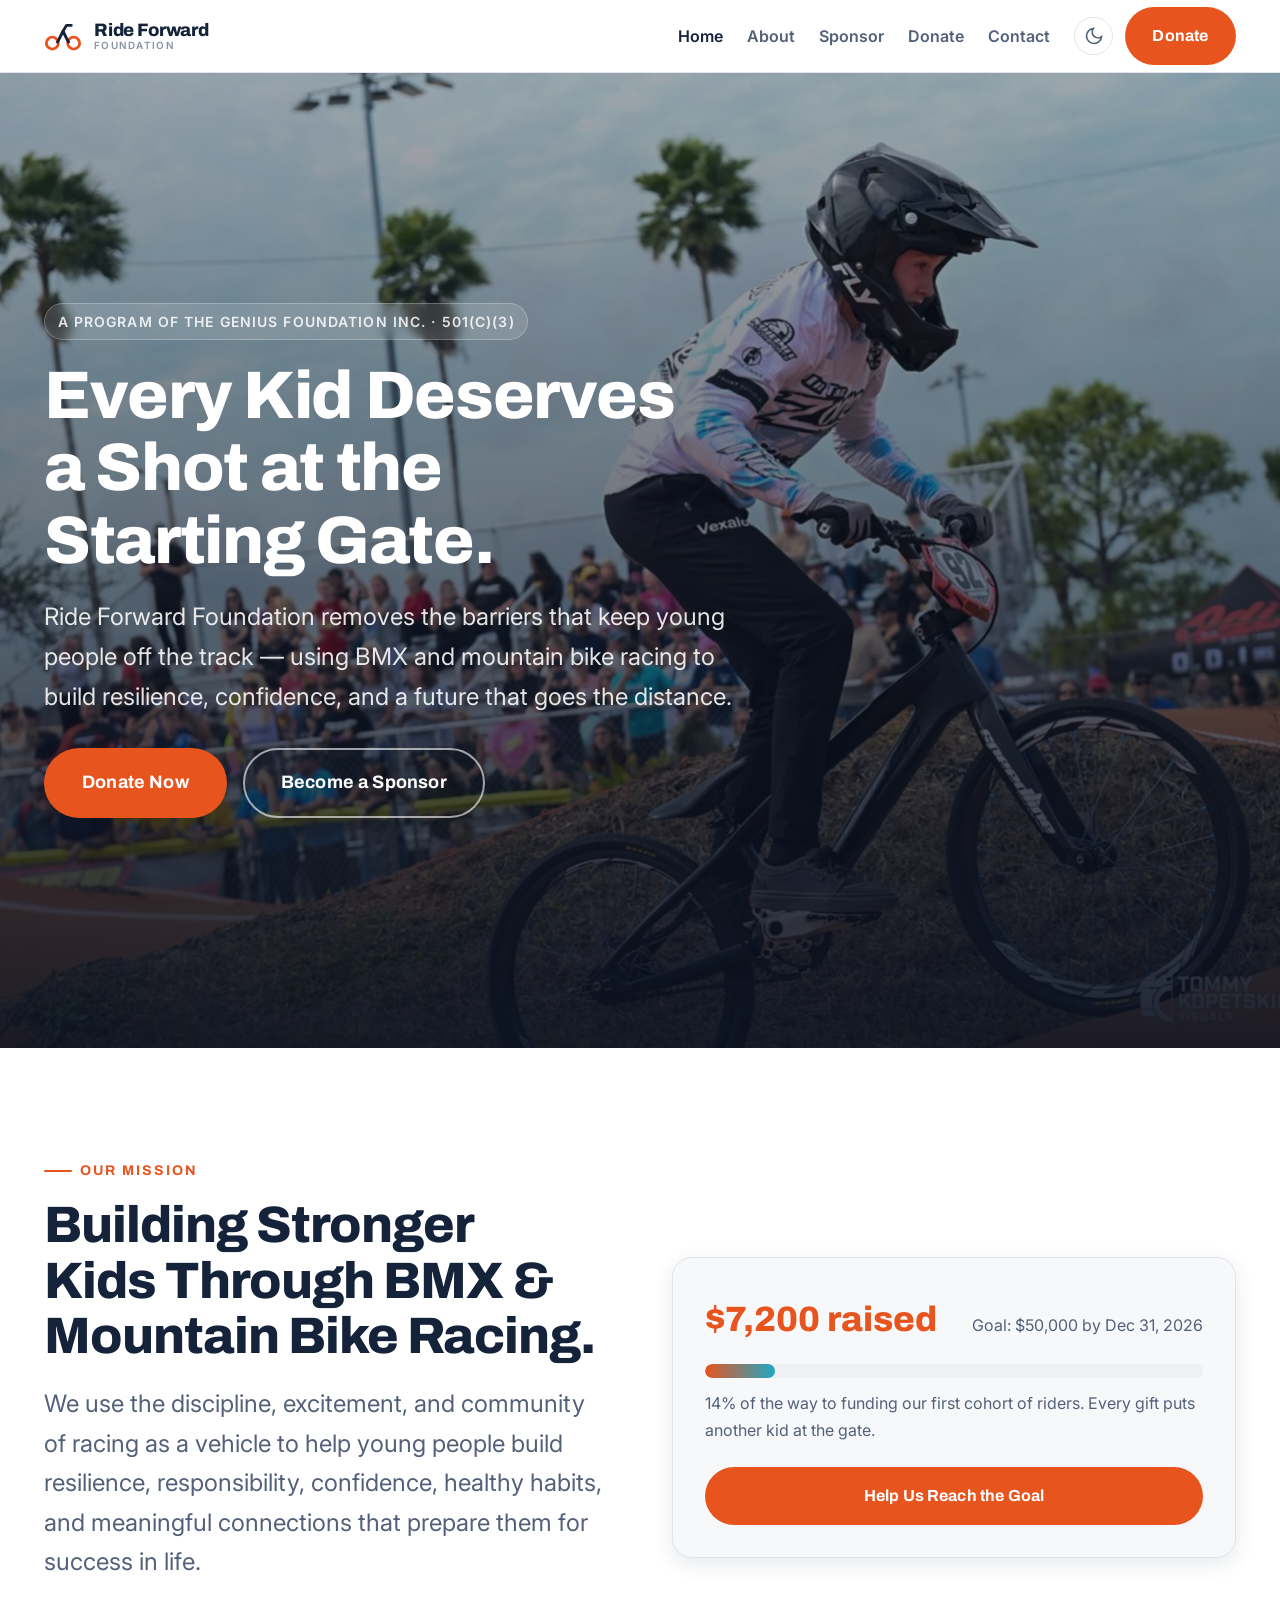
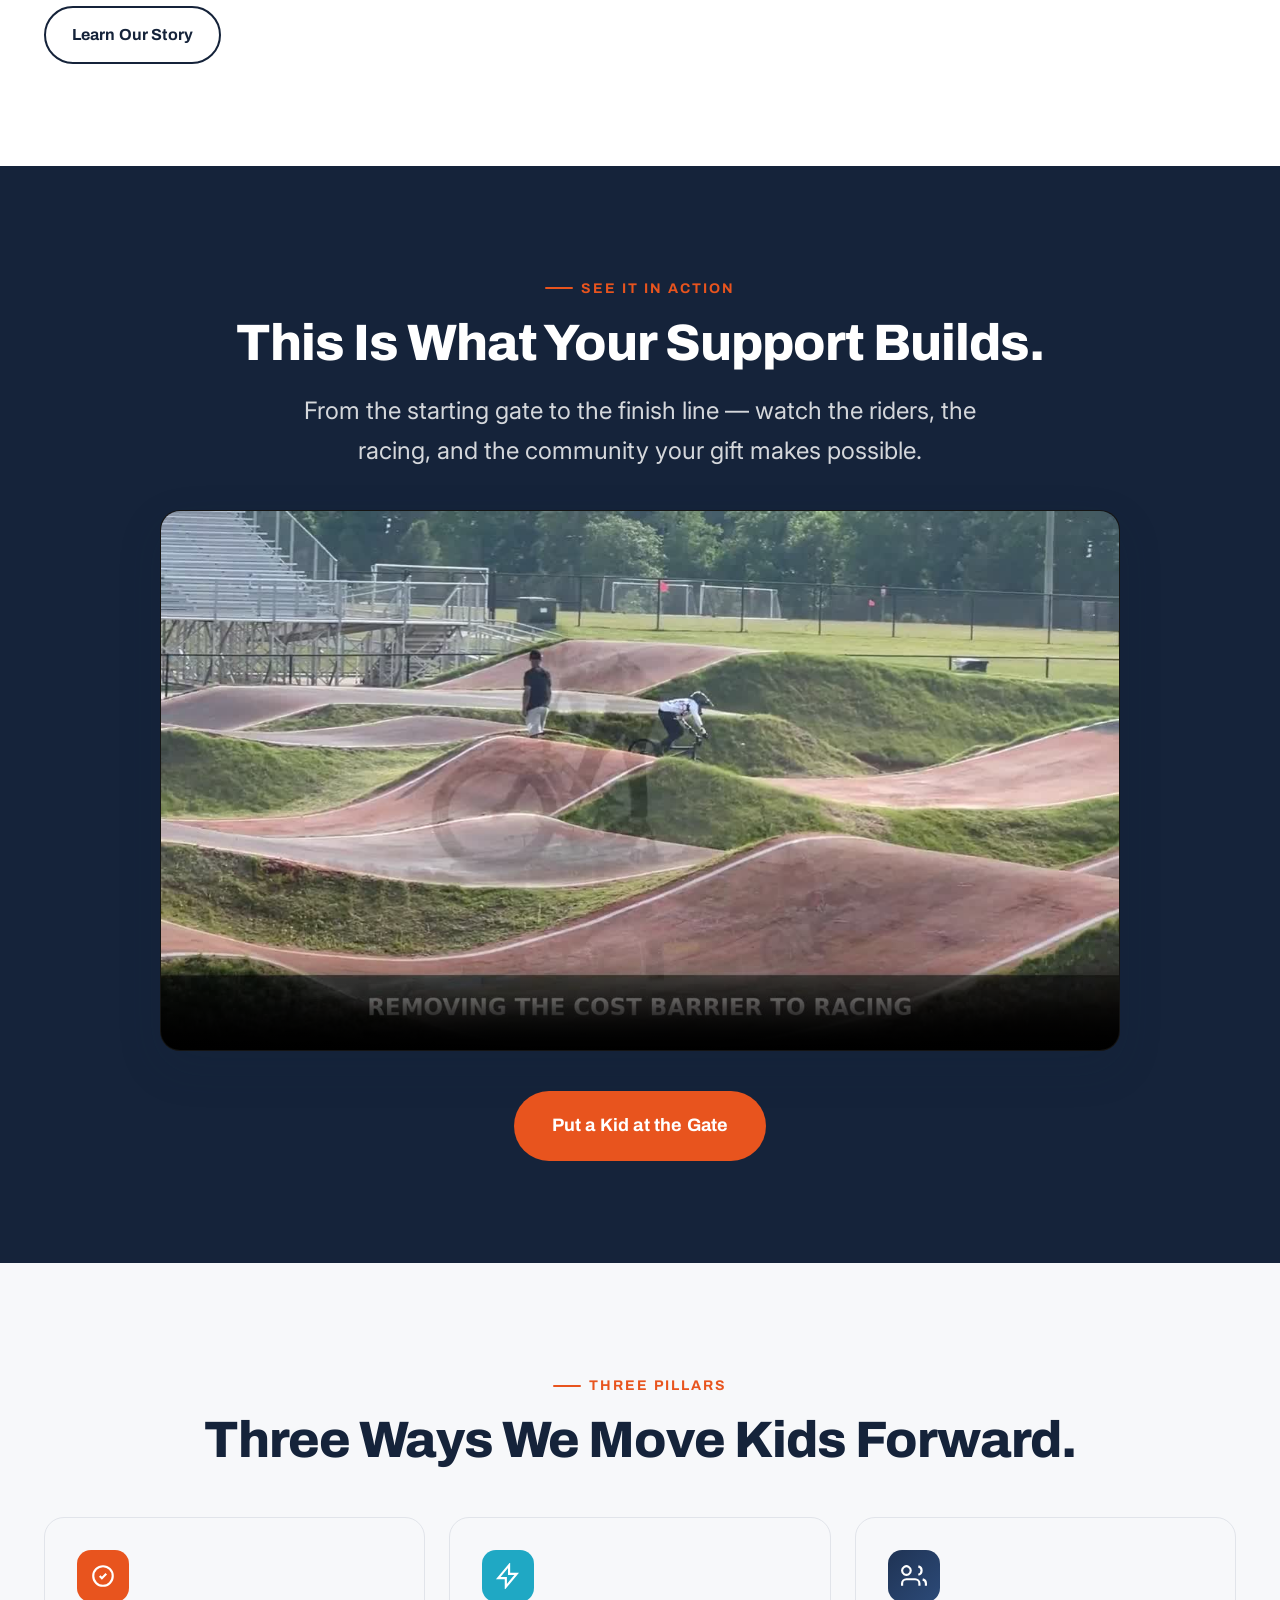
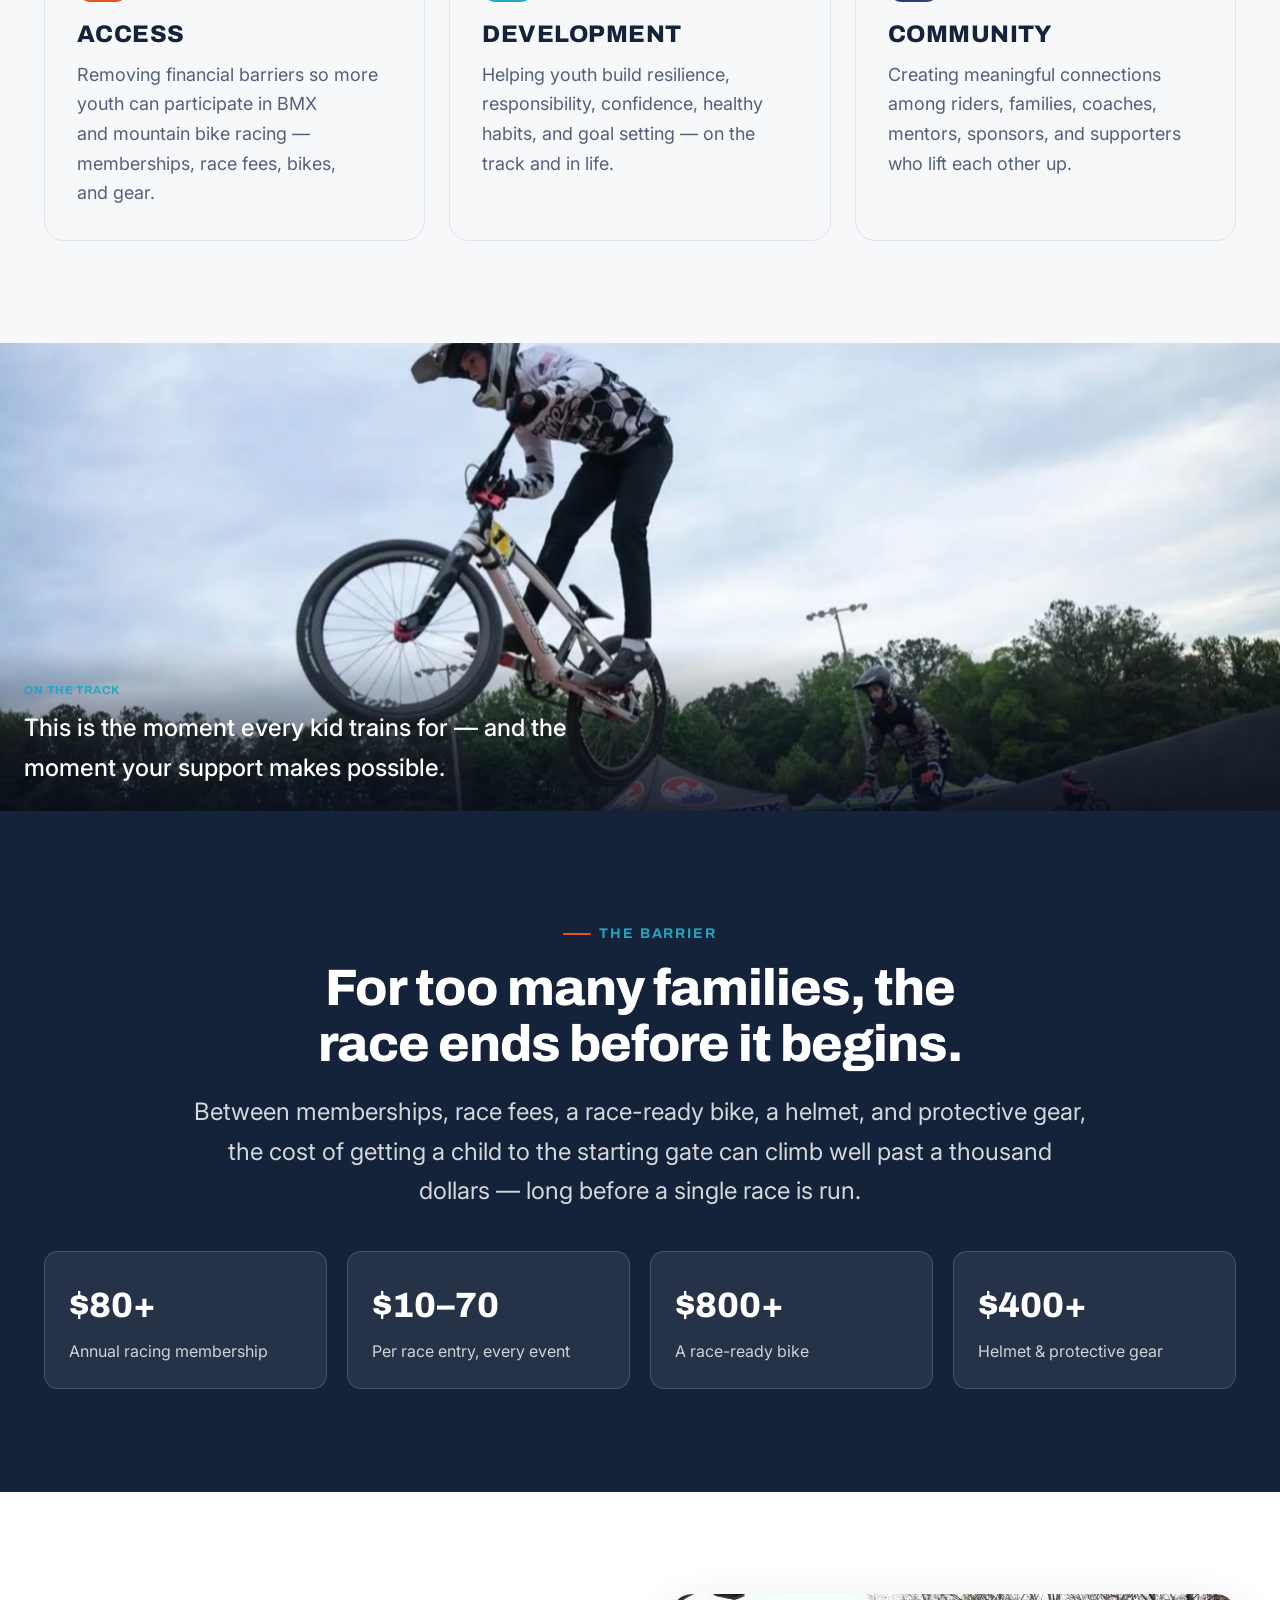
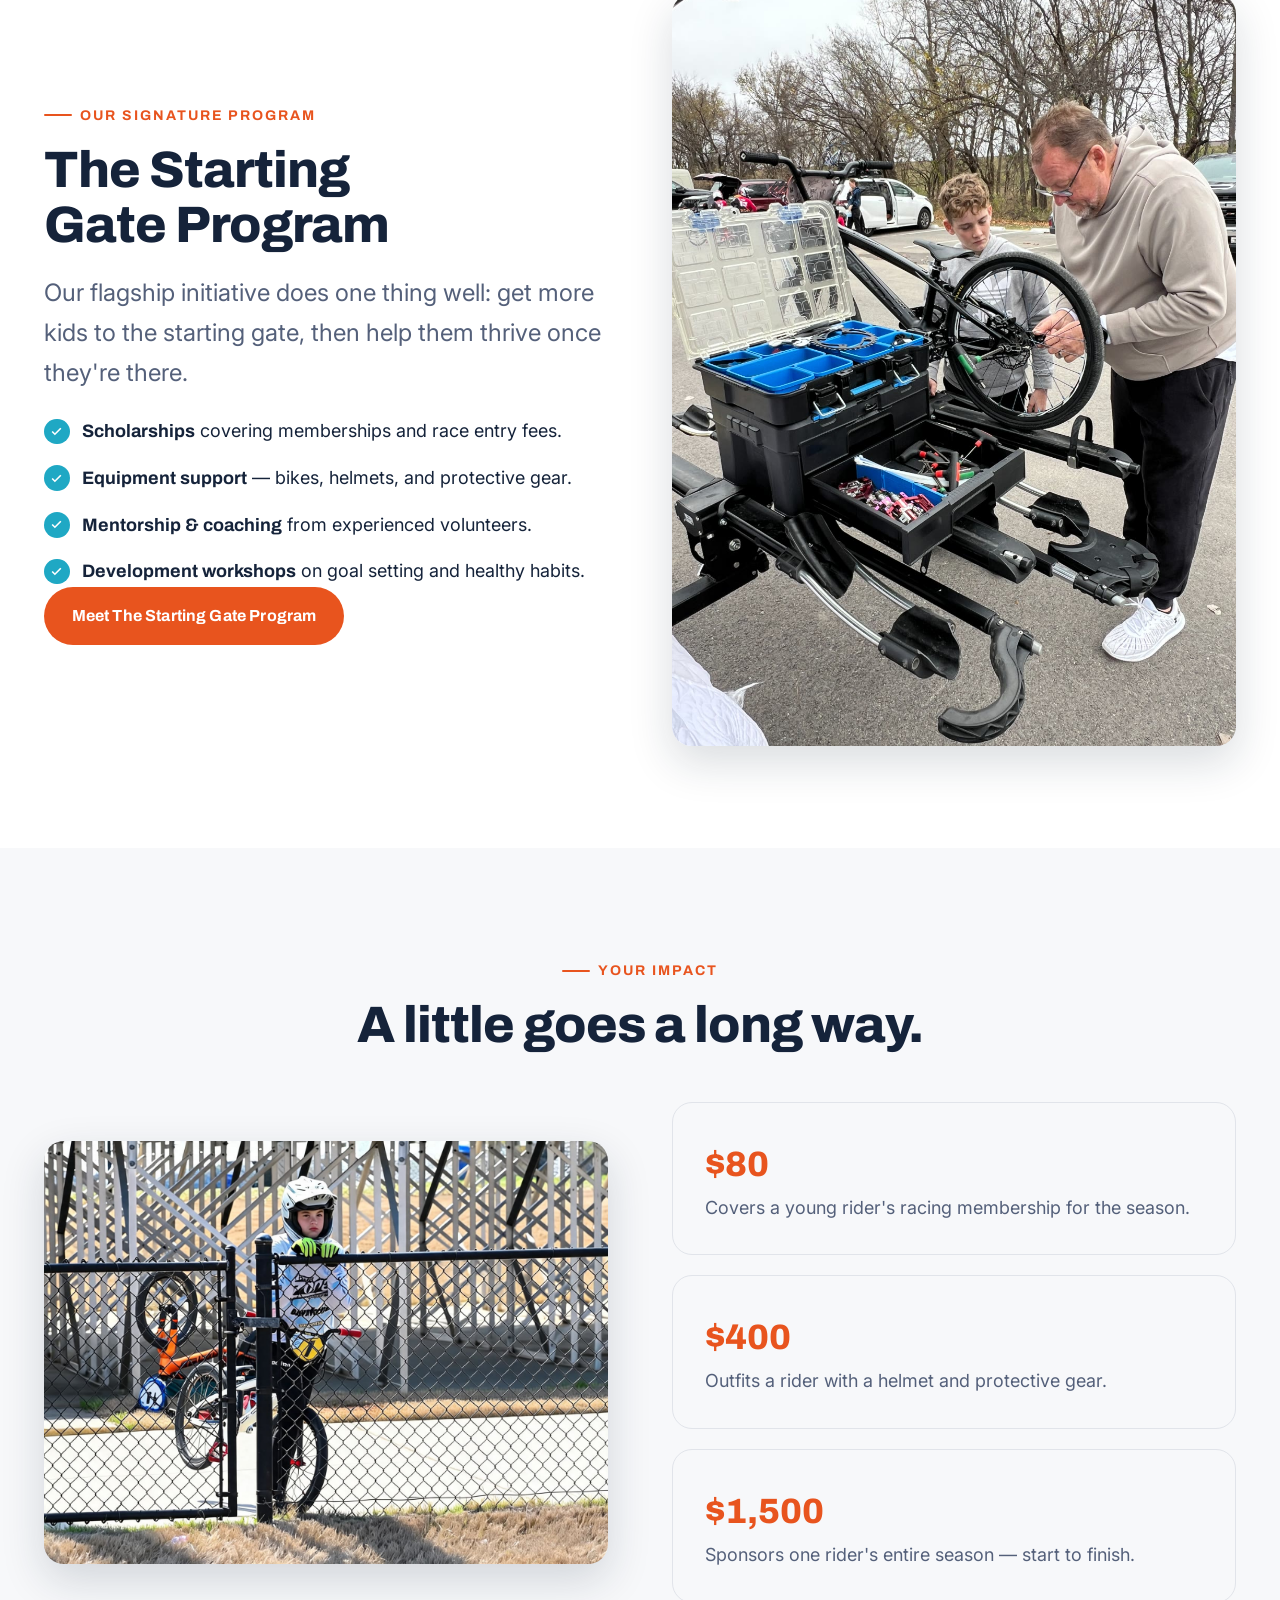
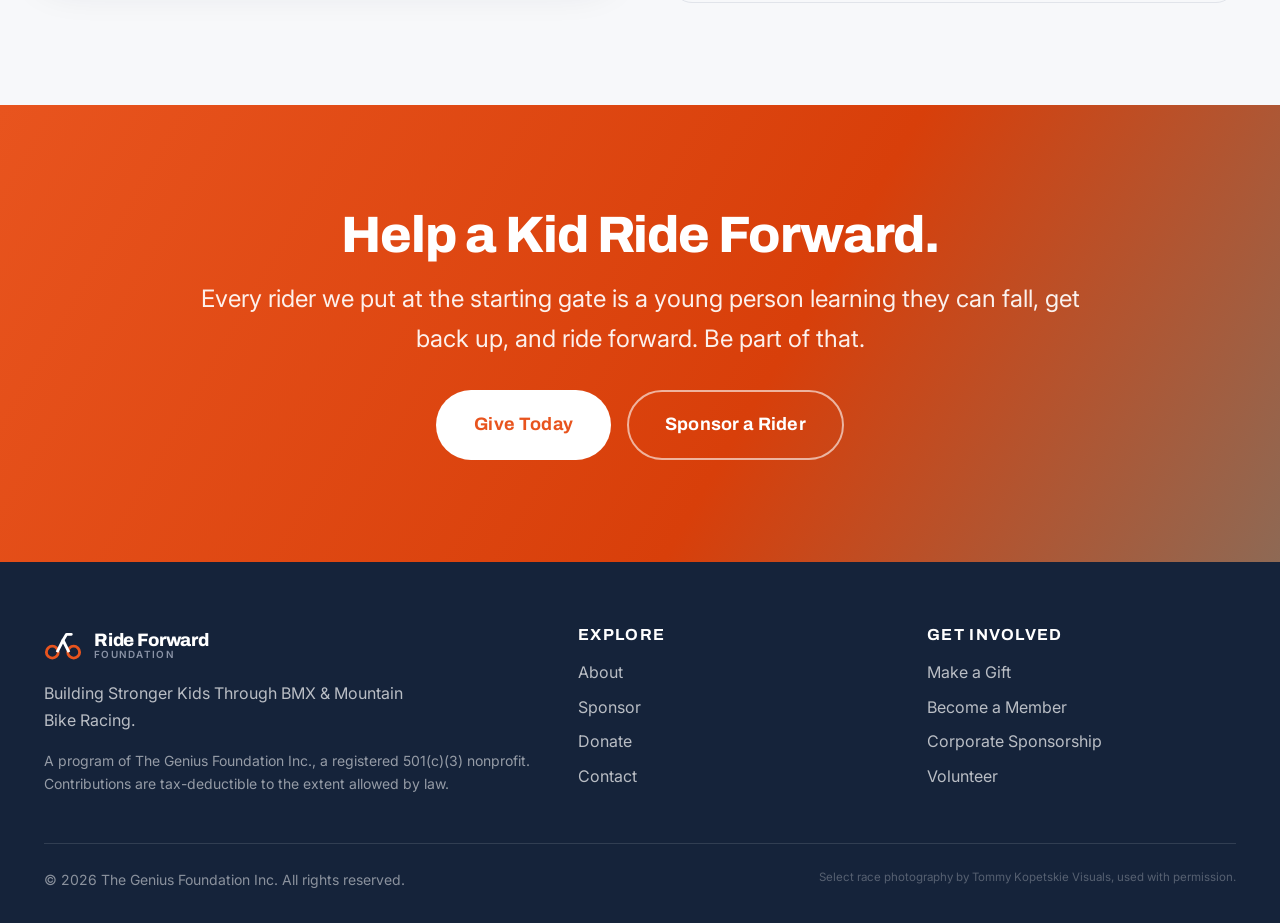
==== index.html @ 06f7cb10 "Add cache-busting asset versions; clarify donate amount copy (suggested amounts, enter on Stripe che" ====
<!DOCTYPE html>
<html lang="en">
<head>
<meta charset="UTF-8">
<meta name="viewport" content="width=device-width, initial-scale=1.0">
<title>Ride Forward Foundation — Building Stronger Kids Through BMX & Mountain Bike Racing</title>
<meta name="description" content="Ride Forward Foundation, a program of The Genius Foundation Inc. 501(c)(3), uses BMX and mountain bike racing to help young people build resilience, confidence, and healthy habits. Donate or sponsor a rider today.">
<meta property="og:title" content="Ride Forward Foundation">
<meta property="og:description" content="Building Stronger Kids Through BMX & Mountain Bike Racing.">
<meta property="og:image" content="assets/img/hero.jpg">
<meta property="og:type" content="website">
<link rel="preconnect" href="https://fonts.googleapis.com">
<link rel="preconnect" href="https://fonts.gstatic.com" crossorigin>
<link href="https://fonts.googleapis.com/css2?family=Archivo:wght@600;700;800;900&family=Inter:wght@400;500;600;700&display=swap" rel="stylesheet">
<link rel="stylesheet" href="assets/style.css?v=20260603b">
<link rel="icon" href="data:image/svg+xml,%3Csvg xmlns='http://www.w3.org/2000/svg' viewBox='0 0 32 32'%3E%3Cpath d='M6 22a5 5 0 1 0 0-.01M26 22a5 5 0 1 0 0-.01' fill='none' stroke='%23e8541e' stroke-width='2.5'/%3E%3Cpath d='M11 22l5-9 5 9M16 13l3-5h4' fill='none' stroke='%2315233a' stroke-width='2.5' stroke-linejoin='round'/%3E%3C/svg%3E">
</head>
<body>

<!-- HEADER -->
<header class="header">
  <div class="wrap">
    <a class="brand" href="index.html" aria-label="Ride Forward Foundation home">
      <svg width="38" height="38" viewBox="0 0 32 32" fill="none" aria-hidden="true">
        <circle cx="7" cy="22" r="5" stroke="currentColor" stroke-width="2.4"/>
        <circle cx="25" cy="22" r="5" stroke="currentColor" stroke-width="2.4"/>
        <path d="M11 22l5-10 5 10" stroke="var(--color-navy)" stroke-width="2.4" stroke-linejoin="round"/>
        <path d="M16 12l3-5h4" stroke="var(--color-navy)" stroke-width="2.4" stroke-linecap="round" stroke-linejoin="round"/>
      </svg>
      <span class="brand-text"><span class="b1">Ride Forward</span><span class="b2">Foundation</span></span>
    </a>
    <nav class="nav" aria-label="Primary">
      <ul class="nav-links" data-nav-links>
        <li><a href="index.html" class="active">Home</a></li>
        <li><a href="about.html">About</a></li>
        <li><a href="sponsor.html">Sponsor</a></li>
        <li><a href="donate.html">Donate</a></li>
        <li><a href="contact.html">Contact</a></li>
      </ul>
      <div class="nav-actions">
        <button class="theme-toggle" data-theme-toggle aria-label="Toggle dark mode"></button>
        <a href="donate.html" class="btn btn-primary">Donate</a>
        <button class="menu-btn" data-menu-btn aria-label="Open menu">
          <svg width="22" height="22" viewBox="0 0 24 24" fill="none" stroke="currentColor" stroke-width="2"><path d="M3 6h18M3 12h18M3 18h18"/></svg>
        </button>
      </div>
    </nav>
  </div>
</header>

<main>
<!-- HERO -->
<section class="hero">
  <img class="hero-bg" src="assets/img/hero.jpg" alt="A young BMX racer pumping a dirt berm in front of a packed crowd at a race" fetchpriority="high">
  <div class="wrap">
    <div class="hero-inner">
      <span class="hero-badge">A program of The Genius Foundation Inc. · 501(c)(3)</span>
      <h1>Every Kid Deserves a Shot at the Starting Gate.</h1>
      <p class="lead">Ride Forward Foundation removes the barriers that keep young people off the track — using BMX and mountain bike racing to build resilience, confidence, and a future that goes the distance.</p>
      <div class="hero-cta">
        <a href="donate.html" class="btn btn-primary btn-lg">Donate Now</a>
        <a href="sponsor.html" class="btn btn-ghost-light btn-lg">Become a Sponsor</a>
      </div>
    </div>
  </div>
</section>

<!-- MISSION + PROGRESS -->
<section>
  <div class="wrap">
    <div class="split">
      <div class="reveal">
        <span class="eyebrow">Our Mission</span>
        <h2 class="section-title">Building Stronger Kids Through BMX &amp; Mountain Bike Racing.</h2>
        <p class="lead" style="margin-top:var(--space-5)">We use the discipline, excitement, and community of racing as a vehicle to help young people build resilience, responsibility, confidence, healthy habits, and meaningful connections that prepare them for success in life.</p>
        <a href="about.html" class="btn btn-outline" style="margin-top:var(--space-6)">Learn Our Story</a>
      </div>
      <div class="reveal progress-card">
        <div class="progress-head">
          <span class="progress-amount">$7,200 raised</span>
          <span class="progress-goal">Goal: $50,000 by Dec 31, 2026</span>
        </div>
        <div class="progress-track"><div class="progress-fill" data-progress-fill data-pct="14"></div></div>
        <p class="progress-meta">14% of the way to funding our first cohort of riders. Every gift puts another kid at the gate.</p>
        <a href="donate.html" class="btn btn-primary" style="margin-top:var(--space-6);width:100%">Help Us Reach the Goal</a>
      </div>
    </div>
  </div>
</section>

<!-- HIGHLIGHT VIDEO -->
<section class="band-navy video-feature">
  <div class="wrap">
    <div class="center" style="margin-bottom:var(--space-10)">
      <span class="eyebrow center" style="display:inline-flex">See It In Action</span>
      <h2 class="section-title">This Is What Your Support Builds.</h2>
      <p class="lead" style="margin-top:var(--space-5);max-width:680px">From the starting gate to the finish line — watch the riders, the racing, and the community your gift makes possible.</p>
    </div>
    <div class="video-frame reveal">
      <video
        controls
        playsinline
        preload="metadata"
        poster="assets/video/highlight-poster.jpg"
        aria-label="Ride Forward Foundation highlight reel">
        <source src="assets/video/highlight.mp4" type="video/mp4">
        Your browser doesn&rsquo;t support embedded video. <a href="assets/video/highlight.mp4">Download the highlight reel</a> instead.
      </video>
    </div>
    <div class="center" style="margin-top:var(--space-10)">
      <a href="donate.html" class="btn btn-primary btn-lg">Put a Kid at the Gate</a>
    </div>
  </div>
</section>

<!-- PILLARS -->
<section class="band-surface">
  <div class="wrap">
    <div class="center" style="margin-bottom:var(--space-12)">
      <span class="eyebrow center" style="display:inline-flex">Three Pillars</span>
      <h2 class="section-title">Three Ways We Move Kids Forward.</h2>
    </div>
    <div class="grid-3">
      <div class="pillar reveal">
        <div class="pillar-icon" style="background:var(--color-primary)">
          <svg width="26" height="26" viewBox="0 0 24 24" fill="none" stroke="currentColor" stroke-width="2"><path d="M9 12l2 2 4-4M21 12a9 9 0 1 1-18 0 9 9 0 0 1 18 0z"/></svg>
        </div>
        <h3>Access</h3>
        <p>Removing financial barriers so more youth can participate in BMX and mountain bike racing — memberships, race fees, bikes, and gear.</p>
      </div>
      <div class="pillar reveal">
        <div class="pillar-icon" style="background:var(--color-accent)">
          <svg width="26" height="26" viewBox="0 0 24 24" fill="none" stroke="currentColor" stroke-width="2"><path d="M13 2L3 14h7v8l10-12h-7z"/></svg>
        </div>
        <h3>Development</h3>
        <p>Helping youth build resilience, responsibility, confidence, healthy habits, and goal setting — on the track and in life.</p>
      </div>
      <div class="pillar reveal">
        <div class="pillar-icon" style="background:linear-gradient(135deg,#1f3354,#2c4a78)">
          <svg width="26" height="26" viewBox="0 0 24 24" fill="none" stroke="currentColor" stroke-width="2"><path d="M17 21v-2a4 4 0 0 0-4-4H5a4 4 0 0 0-4 4v2M9 7a4 4 0 1 0 0 .01M23 21v-2a4 4 0 0 0-3-3.87M16 3.13a4 4 0 0 1 0 7.75"/></svg>
        </div>
        <h3>Community</h3>
        <p>Creating meaningful connections among riders, families, coaches, mentors, sponsors, and supporters who lift each other up.</p>
      </div>
    </div>
  </div>
</section>

<!-- BIG AIR PHOTO BAND -->
<section class="photo-band reveal">
  <figure>
    <img src="assets/img/bigair.jpg" alt="A BMX racer catching big air off a jump above USA BMX banners at a packed track" loading="lazy">
    <figcaption>
      <span class="photo-band-eyebrow">On The Track</span>
      <p>This is the moment every kid trains for &mdash; and the moment your support makes possible.</p>
    </figcaption>
  </figure>
</section>

<!-- COST BARRIER -->
<section class="band-navy">
  <div class="wrap">
    <div class="center">
      <span class="eyebrow center" style="display:inline-flex;color:var(--color-accent)">The Barrier</span>
      <h2 class="section-title">For too many families, the race ends before it begins.</h2>
      <p class="lead center" style="margin-top:var(--space-5)">Between memberships, race fees, a race-ready bike, a helmet, and protective gear, the cost of getting a child to the starting gate can climb well past a thousand dollars — long before a single race is run.</p>
    </div>
    <div class="cost-grid">
      <div class="cost-item reveal"><div class="num">$80+</div><div class="lbl">Annual racing membership</div></div>
      <div class="cost-item reveal"><div class="num">$10–70</div><div class="lbl">Per race entry, every event</div></div>
      <div class="cost-item reveal"><div class="num">$800+</div><div class="lbl">A race-ready bike</div></div>
      <div class="cost-item reveal"><div class="num">$400+</div><div class="lbl">Helmet &amp; protective gear</div></div>
    </div>
  </div>
</section>

<!-- SIGNATURE PROGRAM -->
<section>
  <div class="wrap">
    <div class="split split--reverse">
      <div class="split-media split-media--tall reveal">
        <img src="assets/img/mentorship.jpg" alt="A volunteer mentor and a young rider working together to prep a BMX bike before a race">
      </div>
      <div class="reveal">
        <span class="eyebrow">Our Signature Program</span>
        <h2 class="section-title">The Starting Gate Program</h2>
        <p class="lead" style="margin-top:var(--space-5)">Our flagship initiative does one thing well: get more kids to the starting gate, then help them thrive once they're there.</p>
        <ul class="feature-list" role="list">
          <li><span class="ck"><svg width="13" height="13" viewBox="0 0 24 24" fill="none" stroke="currentColor" stroke-width="3"><path d="M20 6L9 17l-5-5"/></svg></span><span><strong>Scholarships</strong> covering memberships and race entry fees.</span></li>
          <li><span class="ck"><svg width="13" height="13" viewBox="0 0 24 24" fill="none" stroke="currentColor" stroke-width="3"><path d="M20 6L9 17l-5-5"/></svg></span><span><strong>Equipment support</strong> — bikes, helmets, and protective gear.</span></li>
          <li><span class="ck"><svg width="13" height="13" viewBox="0 0 24 24" fill="none" stroke="currentColor" stroke-width="3"><path d="M20 6L9 17l-5-5"/></svg></span><span><strong>Mentorship &amp; coaching</strong> from experienced volunteers.</span></li>
          <li><span class="ck"><svg width="13" height="13" viewBox="0 0 24 24" fill="none" stroke="currentColor" stroke-width="3"><path d="M20 6L9 17l-5-5"/></svg></span><span><strong>Development workshops</strong> on goal setting and healthy habits.</span></li>
        </ul>
        <a href="about.html" class="btn btn-primary">Meet The Starting Gate Program</a>
      </div>
    </div>
  </div>
</section>

<!-- IMPACT -->
<section class="band-surface">
  <div class="wrap center">
    <span class="eyebrow center" style="display:inline-flex">Your Impact</span>
    <h2 class="section-title">A little goes a long way.</h2>
    <div class="split" style="margin-top:var(--space-12);text-align:left">
      <div class="split-media reveal">
        <img src="assets/img/fence.jpg" alt="A young BMX rider in helmet and race jersey waiting trackside at the fence, focused and ready">
      </div>
      <div class="grid-3" style="display:grid;grid-template-columns:1fr;gap:var(--space-5)">
      <div class="pillar reveal"><div class="price" style="font-family:var(--font-display);font-weight:800;font-size:var(--text-xl);color:var(--color-primary)">$80</div><p>Covers a young rider's racing membership for the season.</p></div>
      <div class="pillar reveal"><div class="price" style="font-family:var(--font-display);font-weight:800;font-size:var(--text-xl);color:var(--color-primary)">$400</div><p>Outfits a rider with a helmet and protective gear.</p></div>
      <div class="pillar reveal"><div class="price" style="font-family:var(--font-display);font-weight:800;font-size:var(--text-xl);color:var(--color-primary)">$1,500</div><p>Sponsors one rider's entire season — start to finish.</p></div>
      </div>
    </div>
  </div>
</section>

<!-- CLOSING DONATE BAND -->
<section class="band-primary">
  <div class="wrap center">
    <h2 class="section-title" style="font-size:var(--text-2xl)">Help a Kid Ride Forward.</h2>
    <p class="lead center" style="margin-top:var(--space-4)">Every rider we put at the starting gate is a young person learning they can fall, get back up, and ride forward. Be part of that.</p>
    <div class="hero-cta center" style="justify-content:center;margin-top:var(--space-8)">
      <a href="donate.html" class="btn btn-lg" style="background:#fff;color:var(--color-primary)">Give Today</a>
      <a href="sponsor.html" class="btn btn-ghost-light btn-lg">Sponsor a Rider</a>
    </div>
  </div>
</section>
</main>

<!-- FOOTER -->
<footer class="footer">
  <div class="wrap">
    <div class="footer-top">
      <div>
        <a class="brand" href="index.html">
          <svg width="38" height="38" viewBox="0 0 32 32" fill="none" aria-hidden="true">
            <circle cx="7" cy="22" r="5" stroke="var(--color-primary)" stroke-width="2.4"/>
            <circle cx="25" cy="22" r="5" stroke="var(--color-primary)" stroke-width="2.4"/>
            <path d="M11 22l5-10 5 10" stroke="#fff" stroke-width="2.4" stroke-linejoin="round"/>
            <path d="M16 12l3-5h4" stroke="#fff" stroke-width="2.4" stroke-linecap="round" stroke-linejoin="round"/>
          </svg>
          <span class="brand-text"><span class="b1">Ride Forward</span><span class="b2">Foundation</span></span>
        </a>
        <p class="footer-desc">Building Stronger Kids Through BMX &amp; Mountain Bike Racing.</p>
        <p class="footer-501">A program of The Genius Foundation Inc., a registered 501(c)(3) nonprofit. Contributions are tax-deductible to the extent allowed by law.</p>
      </div>
      <div>
        <h4>Explore</h4>
        <ul>
          <li><a href="about.html">About</a></li>
          <li><a href="sponsor.html">Sponsor</a></li>
          <li><a href="donate.html">Donate</a></li>
          <li><a href="contact.html">Contact</a></li>
        </ul>
      </div>
      <div>
        <h4>Get Involved</h4>
        <ul>
          <li><a href="donate.html">Make a Gift</a></li>
          <li><a href="donate.html">Become a Member</a></li>
          <li><a href="sponsor.html">Corporate Sponsorship</a></li>
          <li><a href="contact.html">Volunteer</a></li>
        </ul>
      </div>
    </div>
    <div class="footer-bottom">
      <span>© 2026 The Genius Foundation Inc. All rights reserved.</span>
      <span class="photo-credit">Select race photography by Tommy Kopetskie Visuals, used with permission.</span>
    </div>
  </div>
</footer>

<script src="assets/main.js?v=20260603b"></script>
</body>
</html>
---- assets/style.css ----
/* ===== Design Tokens ===== */
:root {
  --text-xs: clamp(0.75rem, 0.7rem + 0.25vw, 0.875rem);
  --text-sm: clamp(0.875rem, 0.8rem + 0.35vw, 1rem);
  --text-base: clamp(1rem, 0.95rem + 0.25vw, 1.125rem);
  --text-lg: clamp(1.125rem, 1rem + 0.75vw, 1.5rem);
  --text-xl: clamp(1.5rem, 1.2rem + 1.25vw, 2.25rem);
  --text-2xl: clamp(2rem, 1.2rem + 2.5vw, 3.5rem);
  --text-3xl: clamp(2.5rem, 1rem + 4vw, 5rem);

  --space-1: 0.25rem; --space-2: 0.5rem; --space-3: 0.75rem; --space-4: 1rem;
  --space-5: 1.25rem; --space-6: 1.5rem; --space-8: 2rem; --space-10: 2.5rem;
  --space-12: 3rem; --space-16: 4rem; --space-20: 5rem; --space-24: 6rem; --space-32: 8rem;

  --radius-sm: 0.375rem; --radius-md: 0.5rem; --radius-lg: 0.875rem;
  --radius-xl: 1.25rem; --radius-full: 9999px;
  --transition: 200ms cubic-bezier(0.16, 1, 0.3, 1);

  --content-narrow: 680px;
  --content-default: 1040px;
  --content-wide: 1240px;

  --font-display: 'Archivo', 'Helvetica Neue', sans-serif;
  --font-body: 'Inter', system-ui, sans-serif;
}

:root, [data-theme='light'] {
  --color-bg: #ffffff;
  --color-surface: #f7f8fa;
  --color-surface-2: #eef0f4;
  --color-border: #e1e4ea;
  --color-text: #15233a;
  --color-text-muted: #54607a;
  --color-text-faint: #8a93a6;
  --color-text-inverse: #ffffff;
  --color-navy: #15233a;
  --color-navy-soft: #1f3354;
  --color-primary: #e8541e;       /* clay orange */
  --color-primary-hover: #cf440f;
  --color-accent: #1fa8c4;        /* sky teal */
  --color-accent-hover: #1890a9;
  --shadow-sm: 0 1px 3px rgba(21,35,58,0.08);
  --shadow-md: 0 6px 20px rgba(21,35,58,0.10);
  --shadow-lg: 0 16px 44px rgba(21,35,58,0.16);
}

[data-theme='dark'] {
  --color-bg: #0e1626;
  --color-surface: #13203a;
  --color-surface-2: #1a2c4d;
  --color-border: #243a5e;
  --color-text: #e8edf5;
  --color-text-muted: #9fb0cc;
  --color-text-faint: #6c7d9c;
  --color-text-inverse: #0e1626;
  --color-navy: #0a1120;
  --color-navy-soft: #13203a;
  --color-primary: #ff6a36;
  --color-primary-hover: #ff8154;
  --color-accent: #3cc3de;
  --color-accent-hover: #5fd0e6;
  --shadow-sm: 0 1px 3px rgba(0,0,0,0.4);
  --shadow-md: 0 6px 20px rgba(0,0,0,0.45);
  --shadow-lg: 0 16px 44px rgba(0,0,0,0.55);
}

/* ===== Base ===== */
*,*::before,*::after { box-sizing: border-box; margin: 0; padding: 0; }
html {
  -webkit-text-size-adjust: none; text-size-adjust: none;
  -webkit-font-smoothing: antialiased; -moz-osx-font-smoothing: grayscale;
  text-rendering: optimizeLegibility; scroll-behavior: smooth;
  scroll-padding-top: 5rem;
}
body {
  min-height: 100dvh; line-height: 1.65;
  font-family: var(--font-body); font-size: var(--text-base);
  color: var(--color-text); background: var(--color-bg);
}
img, picture, svg { display: block; max-width: 100%; height: auto; }
ul[role='list'] { list-style: none; }
input, button, textarea, select { font: inherit; color: inherit; }
h1,h2,h3,h4 { font-family: var(--font-display); text-wrap: balance; line-height: 1.08; letter-spacing: -0.02em; }
p, li { text-wrap: pretty; }
a { color: inherit; text-decoration: none; }
::selection { background: rgba(232,84,30,0.22); }
:focus-visible { outline: 2px solid var(--color-primary); outline-offset: 3px; border-radius: var(--radius-sm); }
button { cursor: pointer; background: none; border: none; }
a, button, input, textarea, select {
  transition: color var(--transition), background var(--transition),
    border-color var(--transition), box-shadow var(--transition), transform var(--transition);
}
.sr-only { position:absolute; width:1px; height:1px; padding:0; margin:-1px; overflow:hidden; clip:rect(0,0,0,0); white-space:nowrap; border:0; }
@media (prefers-reduced-motion: reduce) {
  *,*::before,*::after { animation-duration:0.01ms!important; transition-duration:0.01ms!important; scroll-behavior:auto!important; }
}

/* ===== Layout ===== */
.wrap { width: 100%; max-width: var(--content-wide); margin-inline: auto; padding-inline: var(--space-6); }
.wrap--default { max-width: var(--content-default); }
.wrap--narrow { max-width: var(--content-narrow); }
section { padding-block: clamp(var(--space-16), 8vw, var(--space-32)); }
.eyebrow {
  display: inline-flex; align-items: center; gap: var(--space-2);
  font-family: var(--font-display); font-weight: 700; font-size: var(--text-xs);
  letter-spacing: 0.14em; text-transform: uppercase; color: var(--color-primary);
  margin-bottom: var(--space-4);
}
.eyebrow::before { content:''; width: 1.75rem; height: 2px; background: var(--color-primary); border-radius: 2px; }
.section-title { font-size: var(--text-2xl); font-weight: 800; }
.lead { font-size: var(--text-lg); color: var(--color-text-muted); max-width: 60ch; }
.center { text-align: center; margin-inline: auto; }
.center .lead { margin-inline: auto; }

/* ===== Buttons ===== */
.btn {
  display: inline-flex; align-items: center; justify-content: center; gap: var(--space-2);
  font-family: var(--font-display); font-weight: 700; font-size: var(--text-sm);
  letter-spacing: 0.01em; padding: 0.85em 1.6em; border-radius: var(--radius-full);
  border: 2px solid transparent; white-space: nowrap;
}
.btn-primary { background: var(--color-primary); color: #fff; }
.btn-primary:hover { background: var(--color-primary-hover); transform: translateY(-2px); box-shadow: var(--shadow-md); }
.btn-accent { background: var(--color-accent); color: #fff; }
.btn-accent:hover { background: var(--color-accent-hover); transform: translateY(-2px); box-shadow: var(--shadow-md); }
.btn-outline { border-color: currentColor; color: var(--color-text); }
.btn-outline:hover { background: var(--color-text); color: var(--color-bg); transform: translateY(-2px); }
.btn-ghost-light { border-color: rgba(255,255,255,0.6); color: #fff; }
.btn-ghost-light:hover { background: #fff; color: var(--color-navy); transform: translateY(-2px); }
.btn-lg { font-size: var(--text-base); padding: 1em 2em; }

/* ===== Header ===== */
.header {
  position: sticky; top: 0; z-index: 100;
  background: color-mix(in srgb, var(--color-bg) 88%, transparent);
  backdrop-filter: blur(14px); border-bottom: 1px solid var(--color-border);
}
.header .wrap { display: flex; align-items: center; justify-content: space-between; gap: var(--space-6); min-height: 4.5rem; }
.brand { display: flex; align-items: center; gap: var(--space-3); font-family: var(--font-display); font-weight: 800; }
.brand svg { color: var(--color-primary); flex-shrink: 0; }
.brand-text { display: flex; flex-direction: column; line-height: 1.05; }
.brand-text .b1 { font-size: var(--text-base); letter-spacing: -0.01em; }
.brand-text .b2 { font-size: 0.62rem; font-weight: 600; letter-spacing: 0.13em; text-transform: uppercase; color: var(--color-text-faint); font-family: var(--font-body); }
.nav { display: flex; align-items: center; gap: var(--space-6); }
.nav-links { display: flex; align-items: center; gap: var(--space-6); list-style: none; }
.nav-links a { font-size: var(--text-sm); font-weight: 600; color: var(--color-text-muted); }
.nav-links a:hover, .nav-links a.active { color: var(--color-text); }
.nav-actions { display: flex; align-items: center; gap: var(--space-3); }
.theme-toggle { width: 2.4rem; height: 2.4rem; display: grid; place-items: center; border-radius: var(--radius-full); color: var(--color-text-muted); border: 1px solid var(--color-border); }
.theme-toggle:hover { color: var(--color-text); background: var(--color-surface); }
.menu-btn { display: none; }

/* ===== Hero ===== */
.hero { position: relative; min-height: 86vh; display: flex; align-items: flex-end; color: #fff; overflow: hidden; }
.hero img.hero-bg { position: absolute; inset: 0; width: 100%; height: 100%; object-fit: cover; z-index: -2; }
.hero::after { content:''; position:absolute; inset:0; z-index:-1;
  background: linear-gradient(180deg, rgba(10,17,32,0.35) 0%, rgba(10,17,32,0.55) 45%, rgba(10,17,32,0.92) 100%); }
.hero-inner { padding-block: clamp(var(--space-16), 10vw, var(--space-32)); max-width: 720px; }
.hero h1 { font-size: var(--text-3xl); font-weight: 800; color: #fff; }
.hero .lead { color: rgba(255,255,255,0.88); margin-top: var(--space-5); }
.hero-cta { display: flex; flex-wrap: wrap; gap: var(--space-4); margin-top: var(--space-8); }
.hero-badge { display:inline-flex; align-items:center; gap:var(--space-2); font-size:var(--text-xs); font-weight:600;
  letter-spacing:0.08em; text-transform:uppercase; color:rgba(255,255,255,0.85);
  background:rgba(255,255,255,0.12); border:1px solid rgba(255,255,255,0.25);
  padding:0.4em 0.9em; border-radius:var(--radius-full); margin-bottom:var(--space-5); backdrop-filter: blur(6px); }

/* ===== Progress bar ===== */
.progress-card {
  background: var(--color-surface); border: 1px solid var(--color-border);
  border-radius: var(--radius-xl); padding: var(--space-8); box-shadow: var(--shadow-md);
}
.progress-head { display: flex; justify-content: space-between; align-items: baseline; flex-wrap: wrap; gap: var(--space-2); margin-bottom: var(--space-4); }
.progress-amount { font-family: var(--font-display); font-weight: 800; font-size: var(--text-xl); color: var(--color-primary); }
.progress-goal { font-size: var(--text-sm); color: var(--color-text-muted); }
.progress-track { height: 0.9rem; background: var(--color-surface-2); border-radius: var(--radius-full); overflow: hidden; }
.progress-fill { height: 100%; width: 0; background: linear-gradient(90deg, var(--color-primary), var(--color-accent)); border-radius: var(--radius-full); transition: width 1.4s cubic-bezier(0.16,1,0.3,1); }
.progress-meta { margin-top: var(--space-3); font-size: var(--text-sm); color: var(--color-text-muted); }

/* ===== Pillars ===== */
.grid-3 { display: grid; grid-template-columns: repeat(auto-fit, minmax(260px, 1fr)); gap: var(--space-6); }
.pillar { background: var(--color-surface); border: 1px solid var(--color-border); border-radius: var(--radius-xl); padding: var(--space-8); }
.pillar-icon { width: 3.25rem; height: 3.25rem; border-radius: var(--radius-lg); display: grid; place-items: center; color: #fff; margin-bottom: var(--space-5); }
.pillar h3 { font-size: var(--text-lg); font-weight: 800; margin-bottom: var(--space-3); letter-spacing: 0.02em; text-transform: uppercase; }
.pillar p { color: var(--color-text-muted); font-size: var(--text-base); }

/* ===== Split sections ===== */
.split { display: grid; grid-template-columns: 1fr 1fr; gap: clamp(var(--space-8), 5vw, var(--space-20)); align-items: center; }
.split--reverse .split-media { order: 2; }
.split-media img { width: 100%; border-radius: var(--radius-xl); box-shadow: var(--shadow-lg); object-fit: cover; aspect-ratio: 4/3; }
.split-media--wide img { aspect-ratio: 16/10; }
.split-media--tall img { aspect-ratio: 3/4; }

/* ===== Full-bleed photo band ===== */
.photo-band { position: relative; padding: 0; }
.photo-band figure { position: relative; margin: 0; }
.photo-band img { display: block; width: 100%; height: clamp(320px, 52vh, 560px); object-fit: cover; }
.photo-band figcaption { position: absolute; left: 0; right: 0; bottom: 0; padding: var(--space-12) var(--space-6) var(--space-6); color: #fff; background: linear-gradient(to top, rgba(8,14,28,0.82), rgba(8,14,28,0) 90%); }
.photo-band figcaption .photo-band-eyebrow { display: inline-flex; font-family: var(--font-display); font-weight: 700; letter-spacing: .08em; text-transform: uppercase; font-size: .72rem; color: var(--color-accent); margin-bottom: var(--space-2); }
.photo-band figcaption p { max-width: 640px; font-size: var(--text-lg); font-weight: 500; margin: 0; color: #fff; }
.photo-credit { font-size: .72rem; opacity: .55; }

/* ===== Bands ===== */
.band-navy { background: var(--color-navy); color: #fff; }
.band-navy .section-title, .band-navy h2, .band-navy h3 { color: #fff; }
.band-navy .lead { color: rgba(255,255,255,0.82); }
.band-primary { background: linear-gradient(120deg, var(--color-primary), #d83f0a 60%, var(--color-accent) 160%); color: #fff; }
.band-primary .section-title, .band-primary h2 { color: #fff; }
.band-primary .lead { color: rgba(255,255,255,0.92); }
.band-surface { background: var(--color-surface); }

/* ===== Stat / cost cards ===== */
.cost-grid { display: grid; grid-template-columns: repeat(auto-fit, minmax(180px,1fr)); gap: var(--space-5); margin-top: var(--space-10); }
.cost-item { background: rgba(255,255,255,0.07); border: 1px solid rgba(255,255,255,0.16); border-radius: var(--radius-lg); padding: var(--space-6); }
.cost-item .num { font-family: var(--font-display); font-weight: 800; font-size: var(--text-xl); color: #fff; }
.cost-item .lbl { font-size: var(--text-sm); color: rgba(255,255,255,0.78); margin-top: var(--space-1); }

/* ===== Program list ===== */
.feature-list { display: grid; gap: var(--space-4); margin-top: var(--space-6); }
.feature-list li { display: flex; gap: var(--space-3); align-items: flex-start; list-style: none; }
.feature-list .ck { flex-shrink: 0; width: 1.6rem; height: 1.6rem; border-radius: var(--radius-full); background: var(--color-accent); color: #fff; display: grid; place-items: center; margin-top: 0.15rem; }
.feature-list strong { font-family: var(--font-display); }

/* ===== Tier cards ===== */
.tier-grid { display: grid; grid-template-columns: repeat(auto-fit, minmax(230px,1fr)); gap: var(--space-6); margin-top: var(--space-12); }
.tier {
  position: relative; background: var(--color-bg); border: 1px solid var(--color-border);
  border-radius: var(--radius-xl); padding: var(--space-8) var(--space-6); display: flex; flex-direction: column;
}
.tier.featured { border-color: var(--color-primary); border-width: 2px; box-shadow: var(--shadow-md); }
.tier-flag { position: absolute; top: -0.85rem; left: 50%; transform: translateX(-50%);
  background: var(--color-primary); color: #fff; font-family: var(--font-display); font-weight: 700;
  font-size: var(--text-xs); letter-spacing: 0.08em; text-transform: uppercase;
  padding: 0.3em 0.9em; border-radius: var(--radius-full); white-space: nowrap; }
.tier h3 { font-size: var(--text-lg); font-weight: 800; }
.tier .price { font-family: var(--font-display); font-weight: 800; font-size: var(--text-xl); color: var(--color-primary); margin: var(--space-2) 0 var(--space-1); }
.tier .price span { font-size: var(--text-sm); color: var(--color-text-faint); font-weight: 600; }
.tier .impact { font-size: var(--text-sm); font-weight: 600; color: var(--color-accent); margin-bottom: var(--space-5); }
.tier ul { list-style: none; display: grid; gap: var(--space-3); margin-bottom: var(--space-8); flex: 1; }
.tier ul li { display: flex; gap: var(--space-2); font-size: var(--text-sm); color: var(--color-text-muted); }
.tier ul li::before { content: '✓'; color: var(--color-accent); font-weight: 800; }
.tier .btn { width: 100%; }

/* ===== Donate amounts ===== */
.amount-grid { display: grid; grid-template-columns: repeat(auto-fit, minmax(120px,1fr)); gap: var(--space-4); margin-top: var(--space-6); }
.amount {
  background: var(--color-surface); border: 2px solid var(--color-border); border-radius: var(--radius-lg);
  padding: var(--space-6) var(--space-4); text-align: center; cursor: pointer;
}
.amount:hover, .amount.selected { border-color: var(--color-primary); background: color-mix(in srgb, var(--color-primary) 8%, var(--color-bg)); }
.amount .amt { font-family: var(--font-display); font-weight: 800; font-size: var(--text-lg); }
.amount .desc { font-size: var(--text-xs); color: var(--color-text-muted); margin-top: var(--space-1); }
.toggle-row { display: inline-flex; background: var(--color-surface); border: 1px solid var(--color-border); border-radius: var(--radius-full); padding: 0.3rem; gap: 0.2rem; margin-top: var(--space-4); }
.toggle-row button { font-family: var(--font-display); font-weight: 700; font-size: var(--text-sm); padding: 0.55em 1.4em; border-radius: var(--radius-full); color: var(--color-text-muted); }
.toggle-row button.active { background: var(--color-primary); color: #fff; }

/* ===== Membership ===== */
.member-grid { display: grid; grid-template-columns: repeat(auto-fit, minmax(220px,1fr)); gap: var(--space-5); margin-top: var(--space-10); }
.member-card { background: var(--color-bg); border: 1px solid var(--color-border); border-radius: var(--radius-xl); padding: var(--space-8) var(--space-6); }
.member-card h3 { font-size: var(--text-lg); font-weight: 800; }
.member-card .price { font-family: var(--font-display); font-weight: 800; font-size: var(--text-xl); color: var(--color-accent); margin: var(--space-1) 0 var(--space-5); }
.member-card .price span { font-size: var(--text-sm); color: var(--color-text-faint); font-weight: 600; }
.member-card ul { list-style: none; display: grid; gap: var(--space-2); }
.member-card li { font-size: var(--text-sm); color: var(--color-text-muted); display:flex; gap:var(--space-2); }
.member-card li::before { content:'•'; color: var(--color-accent); }

/* ===== Values ===== */
.value-grid { display: grid; grid-template-columns: repeat(auto-fit, minmax(260px,1fr)); gap: var(--space-6); }
.value { border-left: 3px solid var(--color-primary); padding-left: var(--space-5); }
.value h3 { font-size: var(--text-base); font-weight: 800; font-family: var(--font-display); margin-bottom: var(--space-2); }
.value p { font-size: var(--text-sm); color: var(--color-text-muted); }

/* ===== Trust strip ===== */
.trust-strip { display: flex; flex-wrap: wrap; justify-content: center; gap: var(--space-6) var(--space-10); align-items: center; }
.trust-item { display: flex; align-items: center; gap: var(--space-2); font-size: var(--text-sm); font-weight: 600; color: var(--color-text-muted); }
.trust-item svg { color: var(--color-accent); flex-shrink: 0; }

/* ===== Contact ===== */
.contact-grid { display: grid; grid-template-columns: 1.3fr 0.9fr; gap: clamp(var(--space-8), 5vw, var(--space-16)); align-items: start; }
.field { display: grid; gap: var(--space-2); margin-bottom: var(--space-5); }
.field label { font-family: var(--font-display); font-weight: 700; font-size: var(--text-sm); }
.field input, .field select, .field textarea {
  width: 100%; padding: 0.8em 1em; border: 1px solid var(--color-border); border-radius: var(--radius-md);
  background: var(--color-bg); color: var(--color-text);
}
.field input:focus, .field select:focus, .field textarea:focus { border-color: var(--color-primary); outline: none; }
.contact-card { background: var(--color-surface); border: 1px solid var(--color-border); border-radius: var(--radius-xl); padding: var(--space-8); }
.contact-card h3 { font-size: var(--text-lg); margin-bottom: var(--space-4); }
.contact-line { display: flex; gap: var(--space-3); align-items: flex-start; margin-bottom: var(--space-4); font-size: var(--text-sm); color: var(--color-text-muted); }
.contact-line svg { color: var(--color-primary); flex-shrink: 0; margin-top: 0.1rem; }
.quick-links { display: grid; gap: var(--space-3); margin-top: var(--space-6); }
.quick-link { display: flex; justify-content: space-between; align-items: center; padding: var(--space-4); border: 1px solid var(--color-border); border-radius: var(--radius-md); background: var(--color-bg); font-weight: 600; font-size: var(--text-sm); }
.quick-link:hover { border-color: var(--color-primary); color: var(--color-primary); }

/* ===== FAQ ===== */
.faq { max-width: var(--content-narrow); margin-inline: auto; }
.faq details { border-bottom: 1px solid var(--color-border); padding: var(--space-5) 0; }
.faq summary { font-family: var(--font-display); font-weight: 700; font-size: var(--text-base); cursor: pointer; list-style: none; display: flex; justify-content: space-between; gap: var(--space-4); }
.faq summary::-webkit-details-marker { display: none; }
.faq summary::after { content: '+'; color: var(--color-primary); font-size: var(--text-lg); }
.faq details[open] summary::after { content: '−'; }
.faq p { color: var(--color-text-muted); font-size: var(--text-sm); margin-top: var(--space-3); }

/* ===== Page hero (interior) ===== */
.page-hero { background: var(--color-navy); color: #fff; padding-block: clamp(var(--space-16), 9vw, var(--space-24)); }
.page-hero h1 { font-size: var(--text-2xl); font-weight: 800; color: #fff; }
.page-hero .lead { color: rgba(255,255,255,0.85); margin-top: var(--space-4); }
.page-hero .eyebrow { color: var(--color-accent); }
.page-hero .eyebrow::before { background: var(--color-accent); }

/* ===== Footer ===== */
.footer { background: var(--color-navy); color: rgba(255,255,255,0.7); padding-block: var(--space-16) var(--space-8); }
.footer a { color: rgba(255,255,255,0.7); }
.footer a:hover { color: #fff; }
.footer-top { display: grid; grid-template-columns: 1.6fr 1fr 1fr; gap: var(--space-10); padding-bottom: var(--space-12); border-bottom: 1px solid rgba(255,255,255,0.12); }
.footer .brand-text .b1 { color: #fff; }
.footer h4 { font-family: var(--font-display); color: #fff; font-size: var(--text-sm); letter-spacing: 0.08em; text-transform: uppercase; margin-bottom: var(--space-4); }
.footer ul { list-style: none; display: grid; gap: var(--space-2); font-size: var(--text-sm); }
.footer-desc { font-size: var(--text-sm); margin: var(--space-4) 0; max-width: 38ch; }
.footer-bottom { padding-top: var(--space-6); display: flex; justify-content: space-between; flex-wrap: wrap; gap: var(--space-3); font-size: var(--text-xs); color: rgba(255,255,255,0.5); }
.footer-501 { font-size: var(--text-xs); color: rgba(255,255,255,0.55); margin-top: var(--space-3); }

/* ===== Reveal animation ===== */
/* Only hide when JS is active (html.js); otherwise content is always visible. */
.js .reveal { opacity: 0; transform: translateY(24px); transition: opacity 0.7s ease, transform 0.7s cubic-bezier(0.16,1,0.3,1); }
.js .reveal.in { opacity: 1; transform: none; }

/* ===== Responsive ===== */
@media (max-width: 900px) {
  .split, .contact-grid { grid-template-columns: 1fr; }
  .split--reverse .split-media { order: 0; }
  .footer-top { grid-template-columns: 1fr 1fr; }
}
@media (max-width: 720px) {
  .nav-links { display: none; }
  .menu-btn { display: grid; place-items: center; width: 2.4rem; height: 2.4rem; border-radius: var(--radius-md); color: var(--color-text); border: 1px solid var(--color-border); }
  .nav-links.open { display: flex; position: absolute; top: 4.5rem; left: 0; right: 0; flex-direction: column; align-items: flex-start; gap: var(--space-4); padding: var(--space-6); background: var(--color-bg); border-bottom: 1px solid var(--color-border); box-shadow: var(--shadow-md); }
  .footer-top { grid-template-columns: 1fr; }
  .nav-actions .btn { display: none; }
}

/* ===== Highlight video feature ===== */
.video-frame {
  max-width: 960px;
  margin-inline: auto;
  border-radius: var(--radius-xl);
  overflow: hidden;
  box-shadow: var(--shadow-lg);
  background: #000;
  border: 1px solid rgba(255,255,255,0.08);
  line-height: 0;
}
.video-frame video {
  width: 100%;
  height: auto;
  display: block;
  aspect-ratio: 16 / 9;
  object-fit: cover;
}
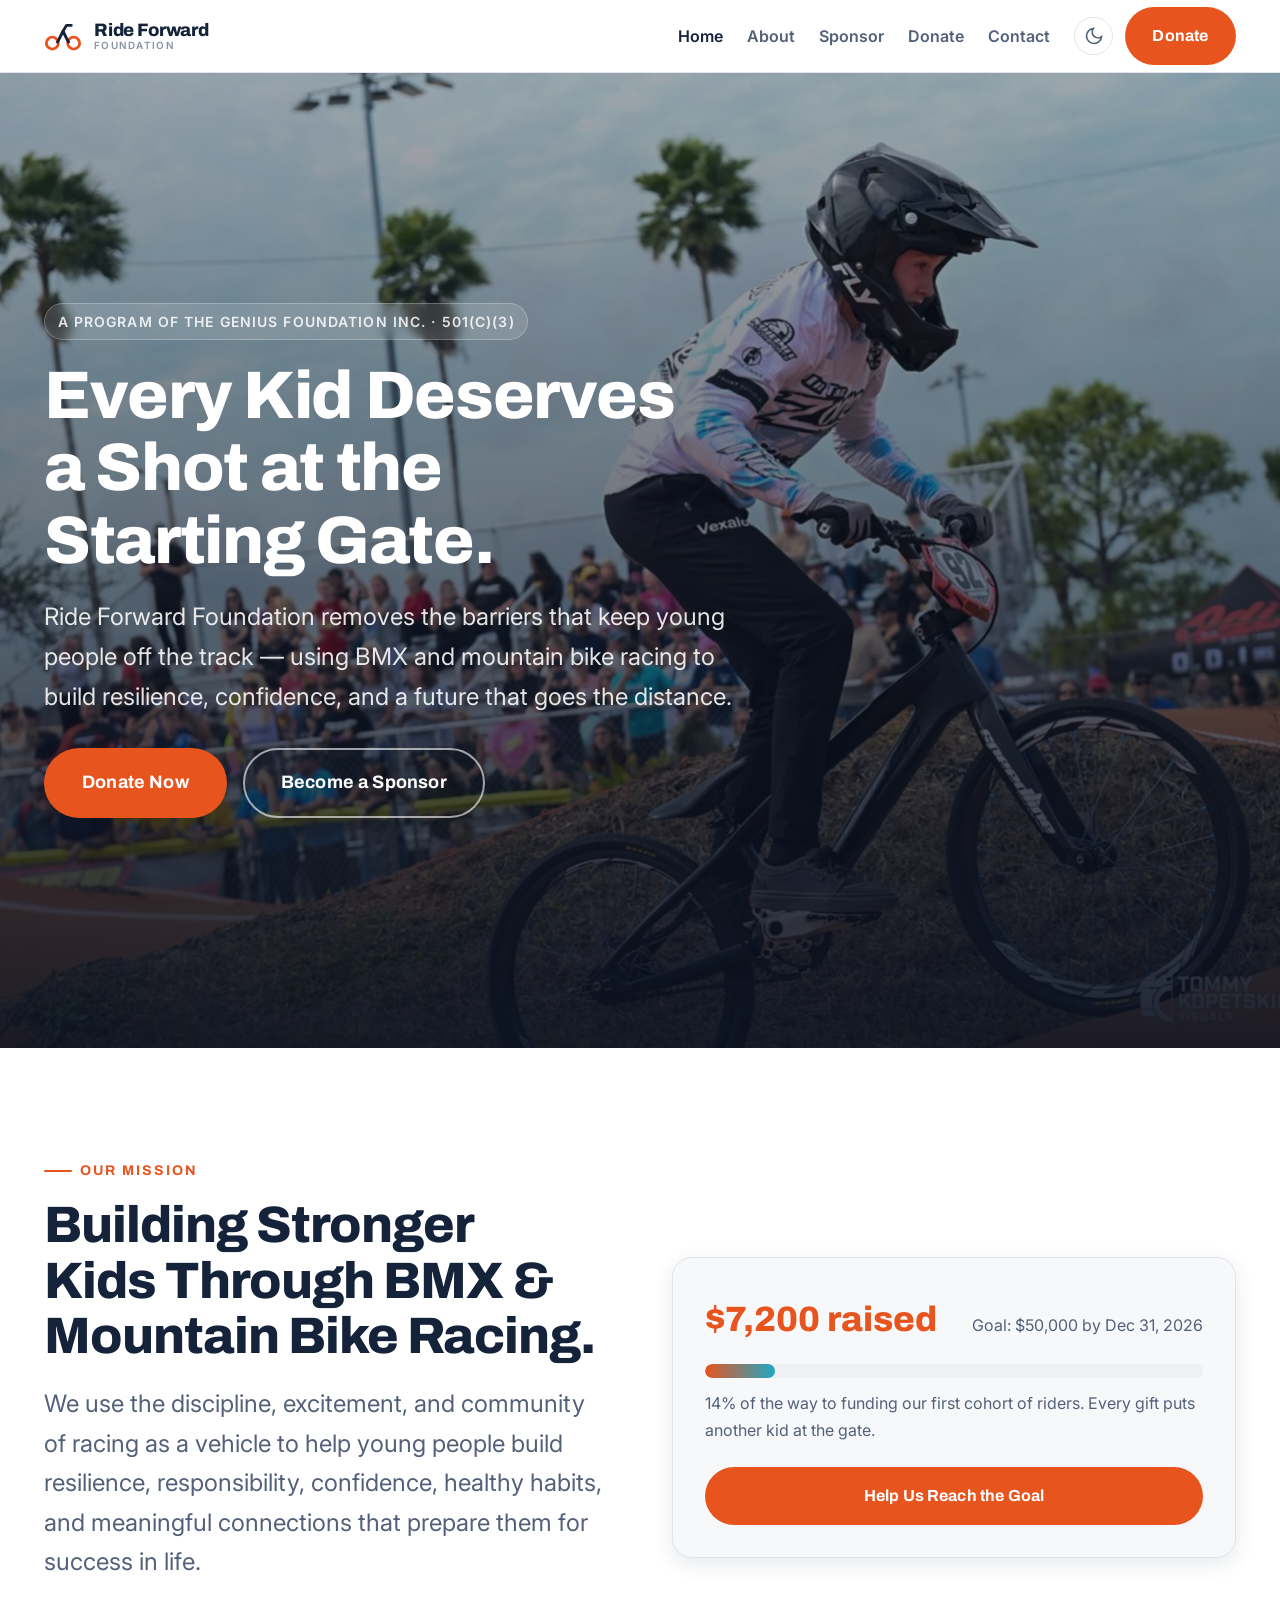
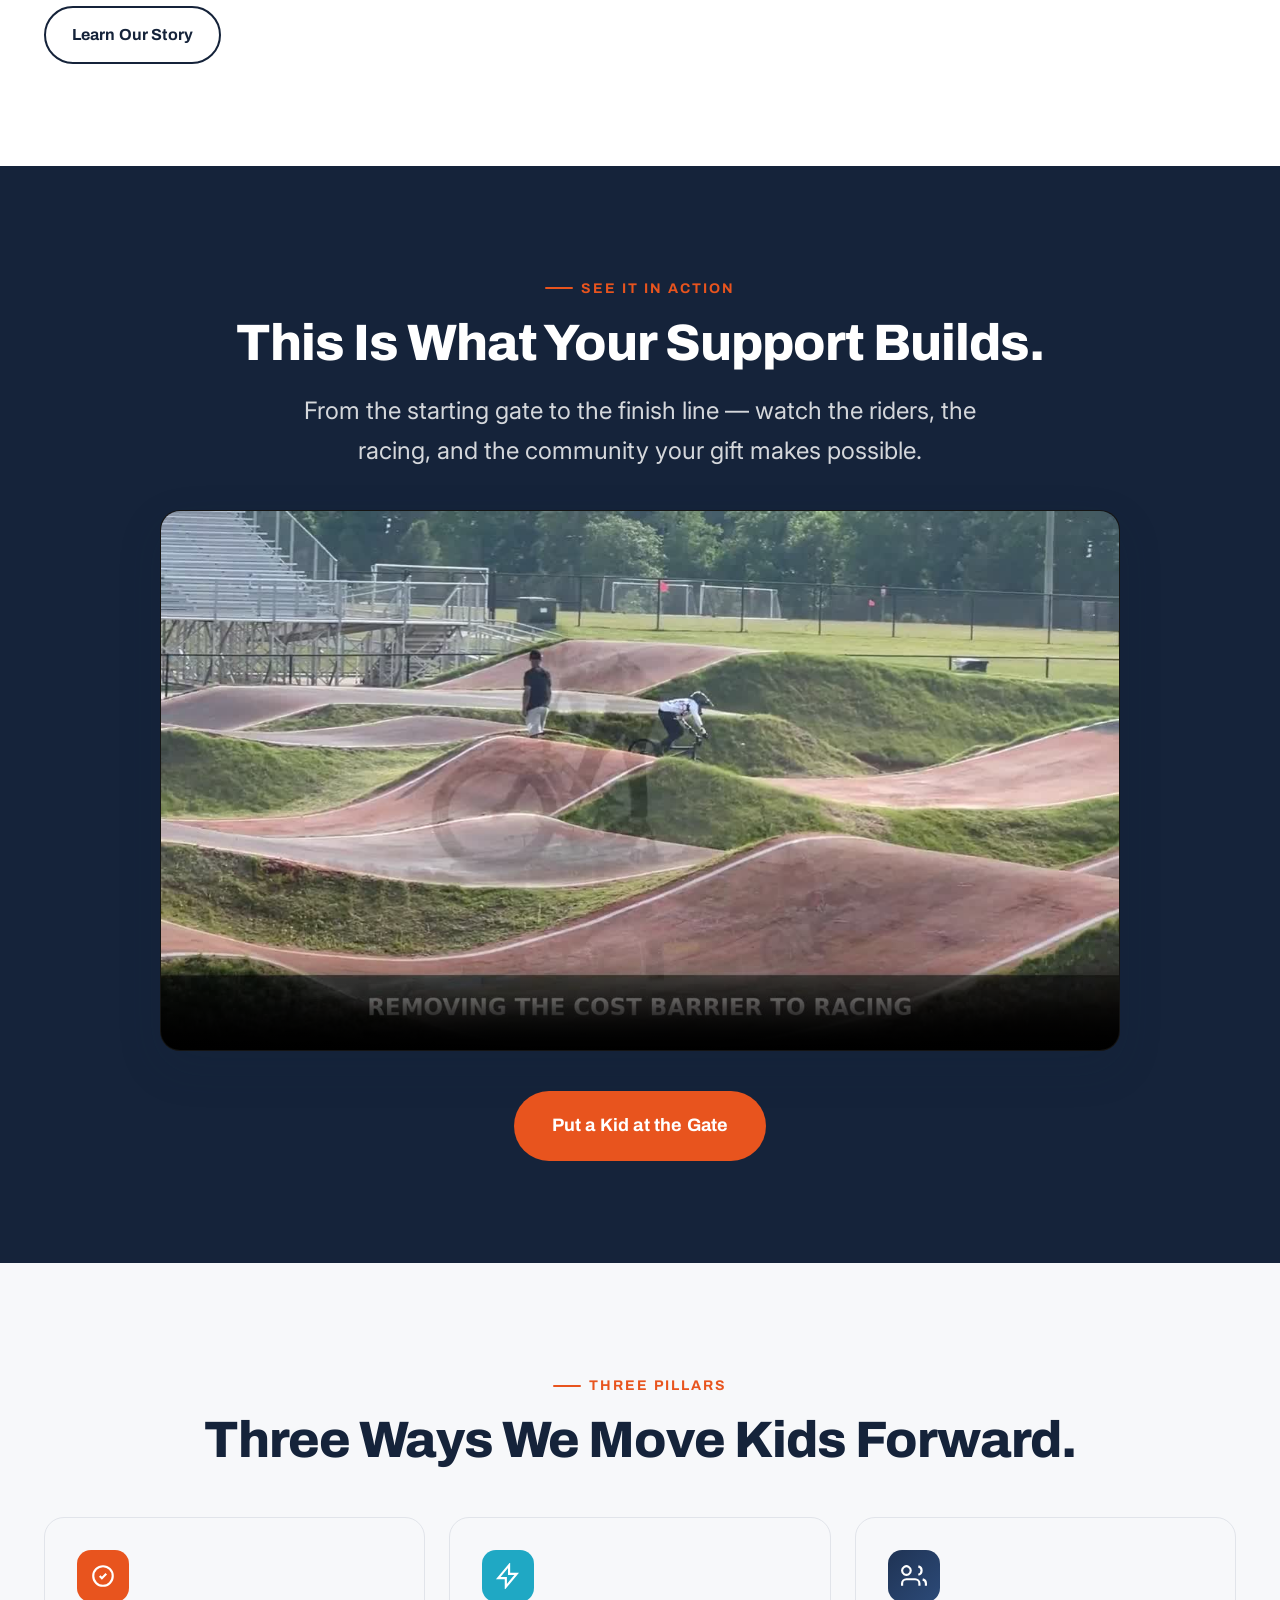
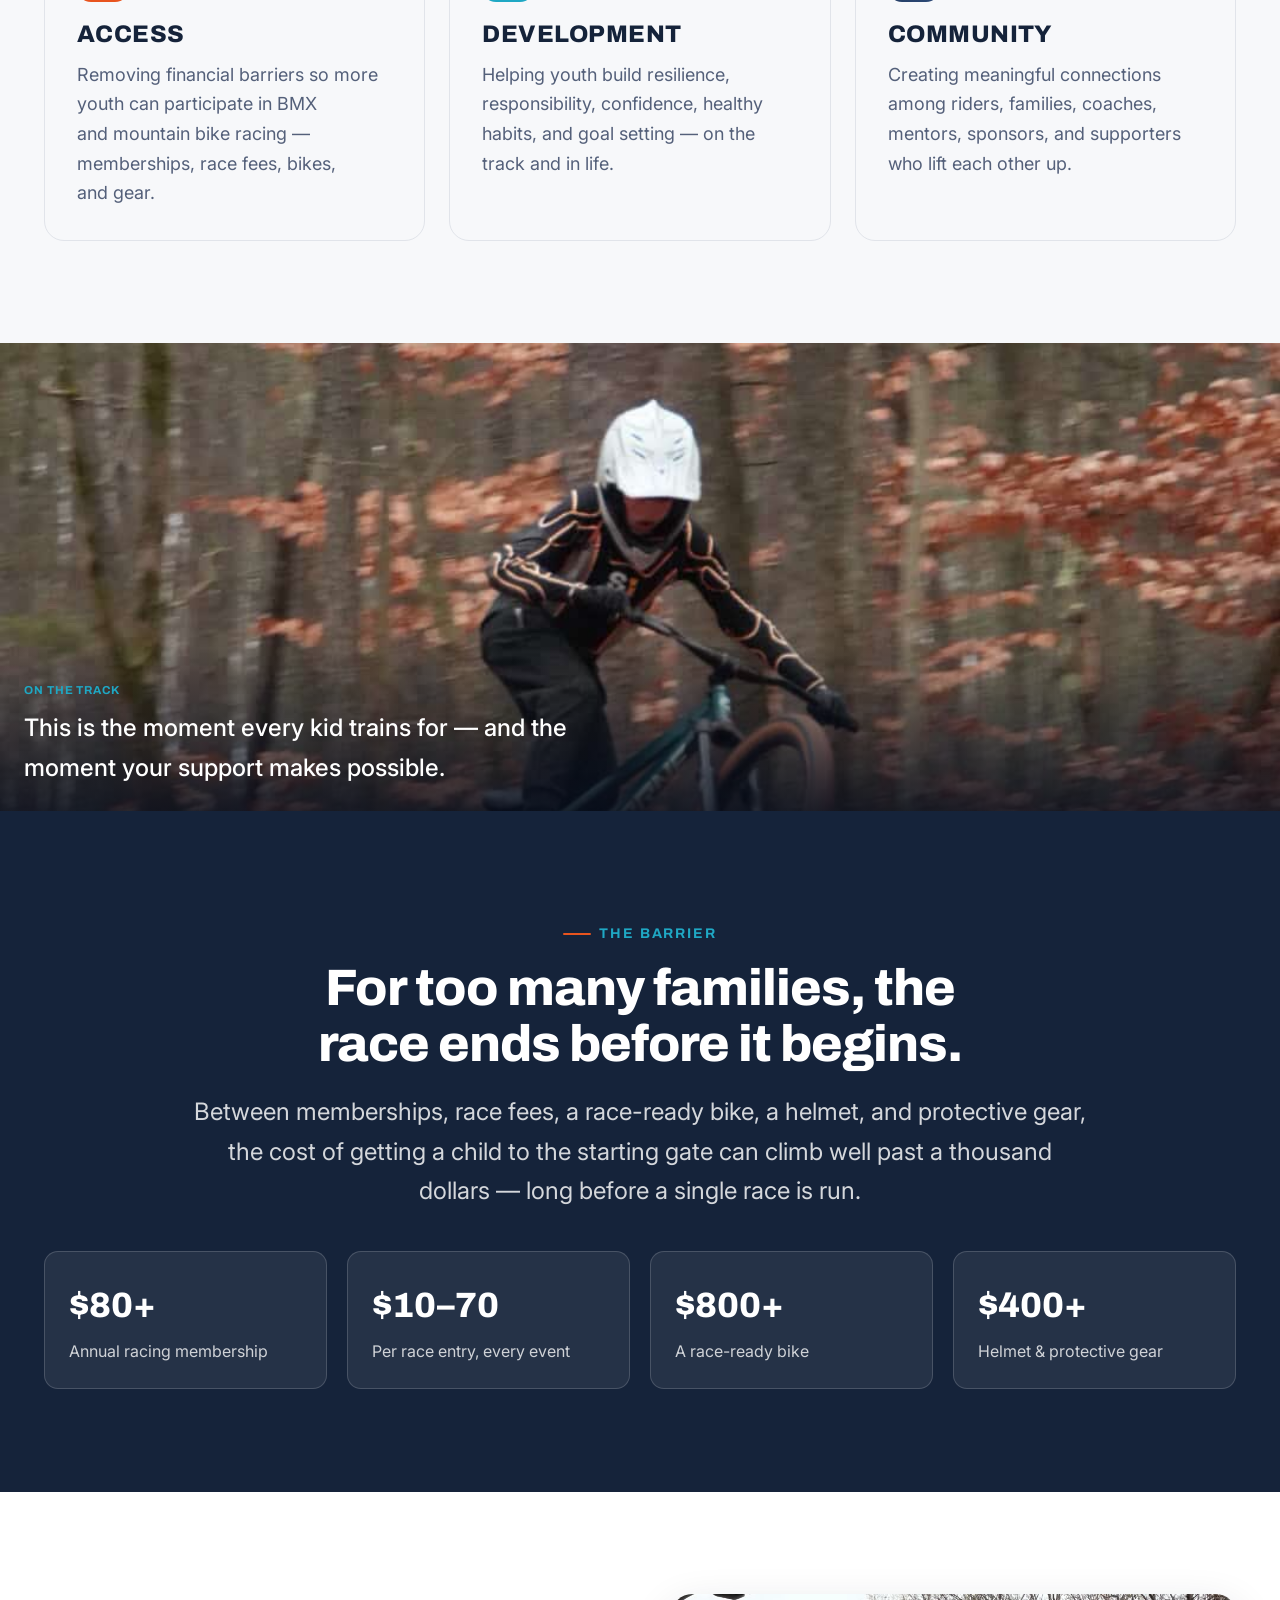
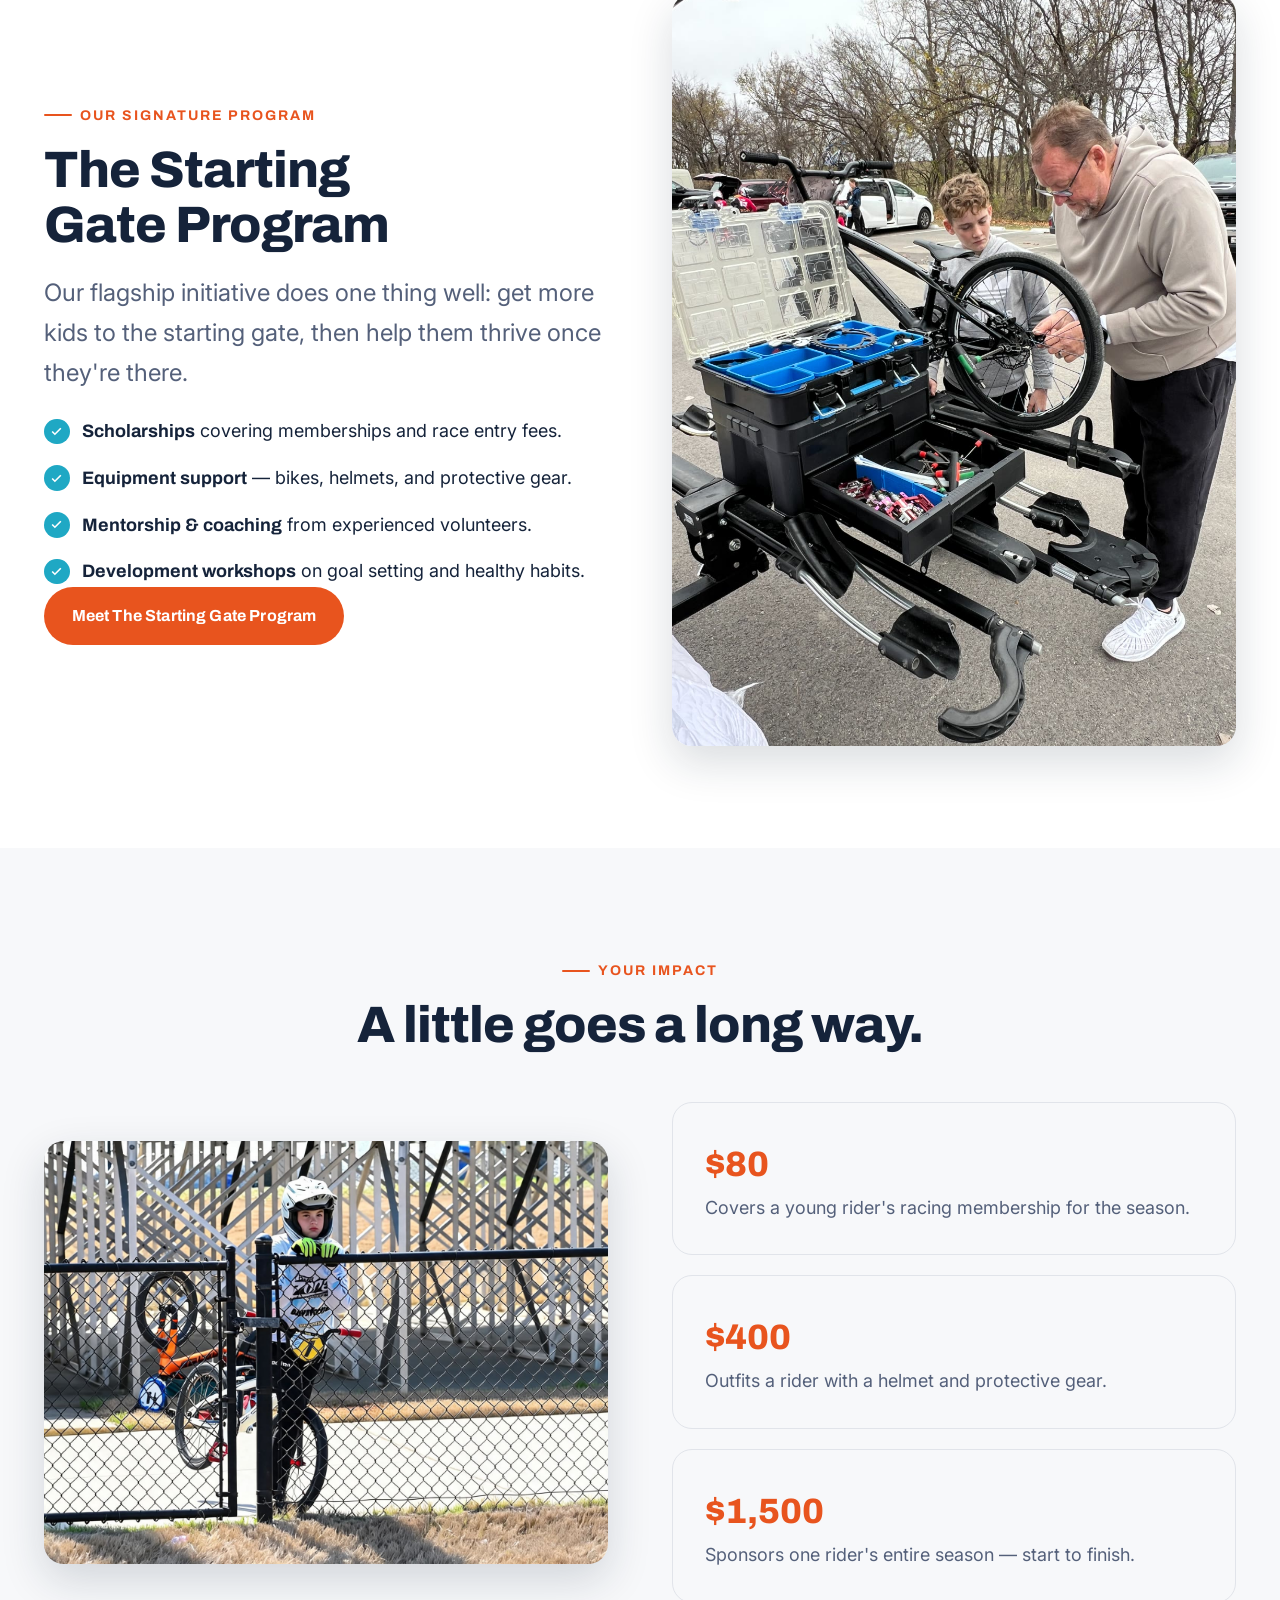
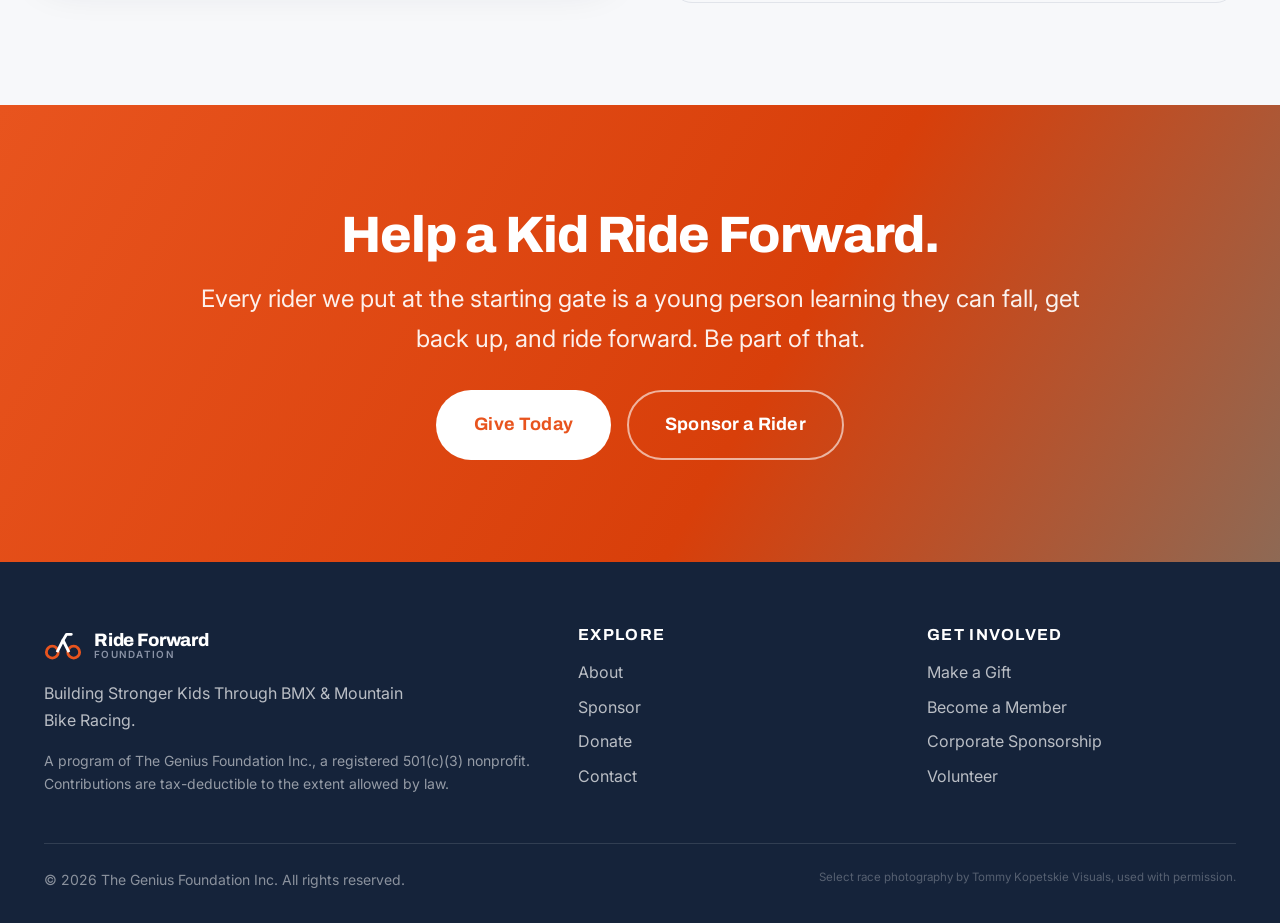
==== commit 739e250d: "Replace photo band image with mountain bike jump shot; adjust focal point" ====
--- a/index.html
+++ b/index.html
@@ -149,7 +149,7 @@
 <!-- BIG AIR PHOTO BAND -->
 <section class="photo-band reveal">
   <figure>
-    <img src="assets/img/bigair.jpg" alt="A BMX racer catching big air off a jump above USA BMX banners at a packed track" loading="lazy">
+    <img src="assets/img/bigair.jpg" alt="A young mountain bike racer catching big air off a jump on a wooded dirt trail" loading="lazy">
     <figcaption>
       <span class="photo-band-eyebrow">On The Track</span>
       <p>This is the moment every kid trains for &mdash; and the moment your support makes possible.</p>
--- a/assets/style.css
+++ b/assets/style.css
@@ -193,7 +193,7 @@
 /* ===== Full-bleed photo band ===== */
 .photo-band { position: relative; padding: 0; }
 .photo-band figure { position: relative; margin: 0; }
-.photo-band img { display: block; width: 100%; height: clamp(320px, 52vh, 560px); object-fit: cover; }
+.photo-band img { display: block; width: 100%; height: clamp(320px, 52vh, 560px); object-fit: cover; object-position: center 38%; }
 .photo-band figcaption { position: absolute; left: 0; right: 0; bottom: 0; padding: var(--space-12) var(--space-6) var(--space-6); color: #fff; background: linear-gradient(to top, rgba(8,14,28,0.82), rgba(8,14,28,0) 90%); }
 .photo-band figcaption .photo-band-eyebrow { display: inline-flex; font-family: var(--font-display); font-weight: 700; letter-spacing: .08em; text-transform: uppercase; font-size: .72rem; color: var(--color-accent); margin-bottom: var(--space-2); }
 .photo-band figcaption p { max-width: 640px; font-size: var(--text-lg); font-weight: 500; margin: 0; color: #fff; }
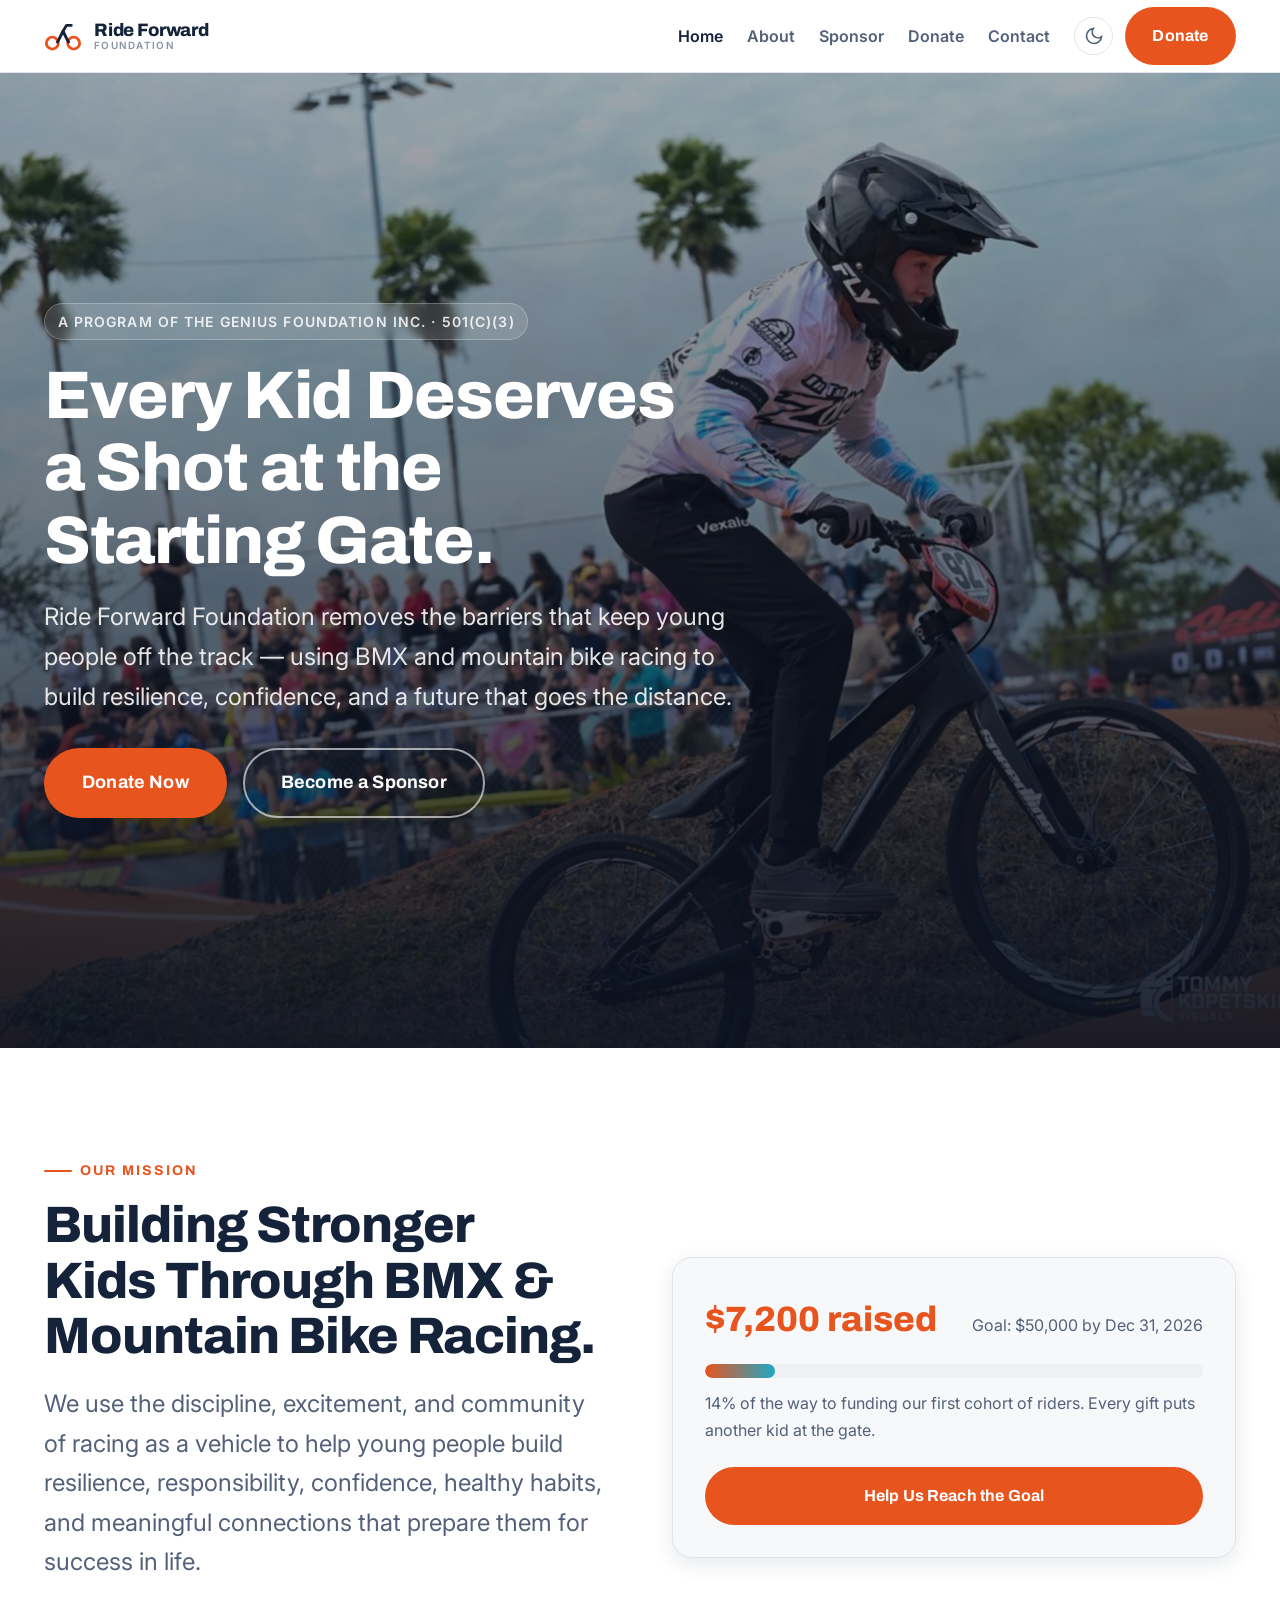
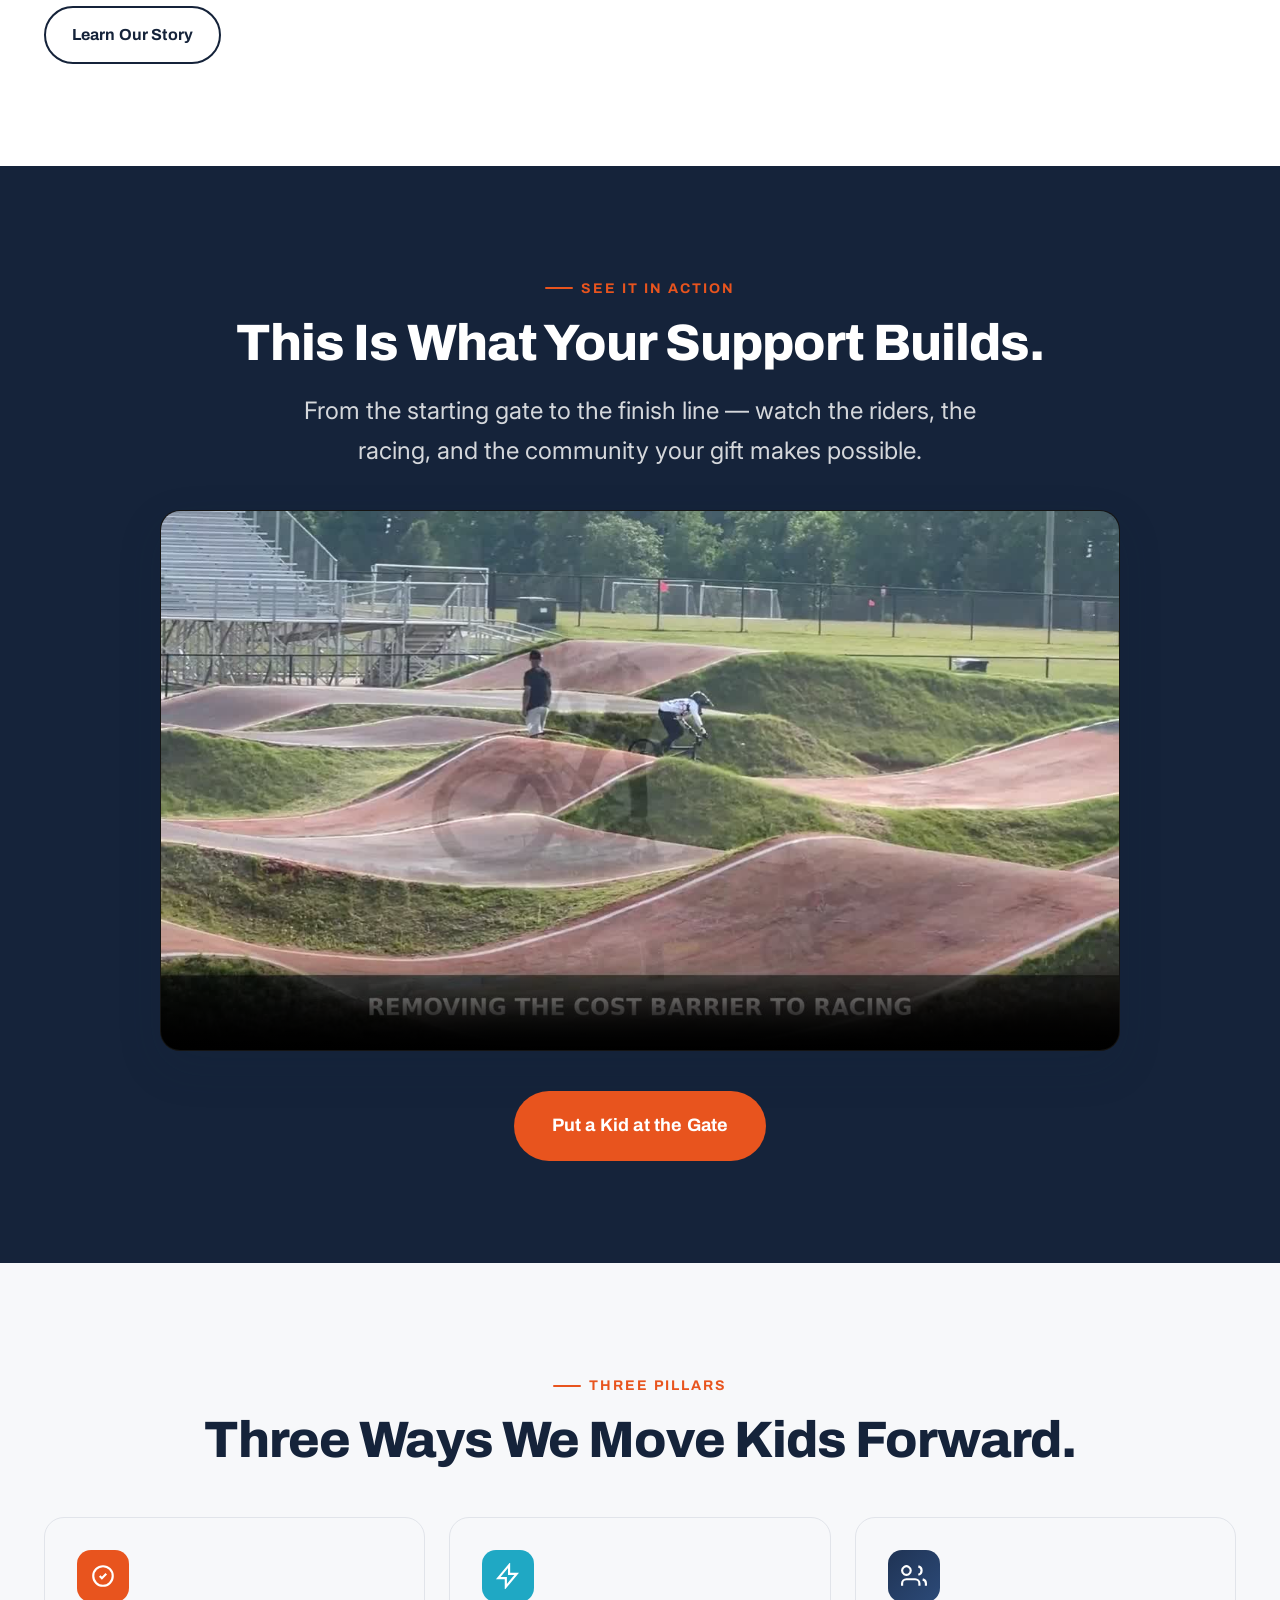
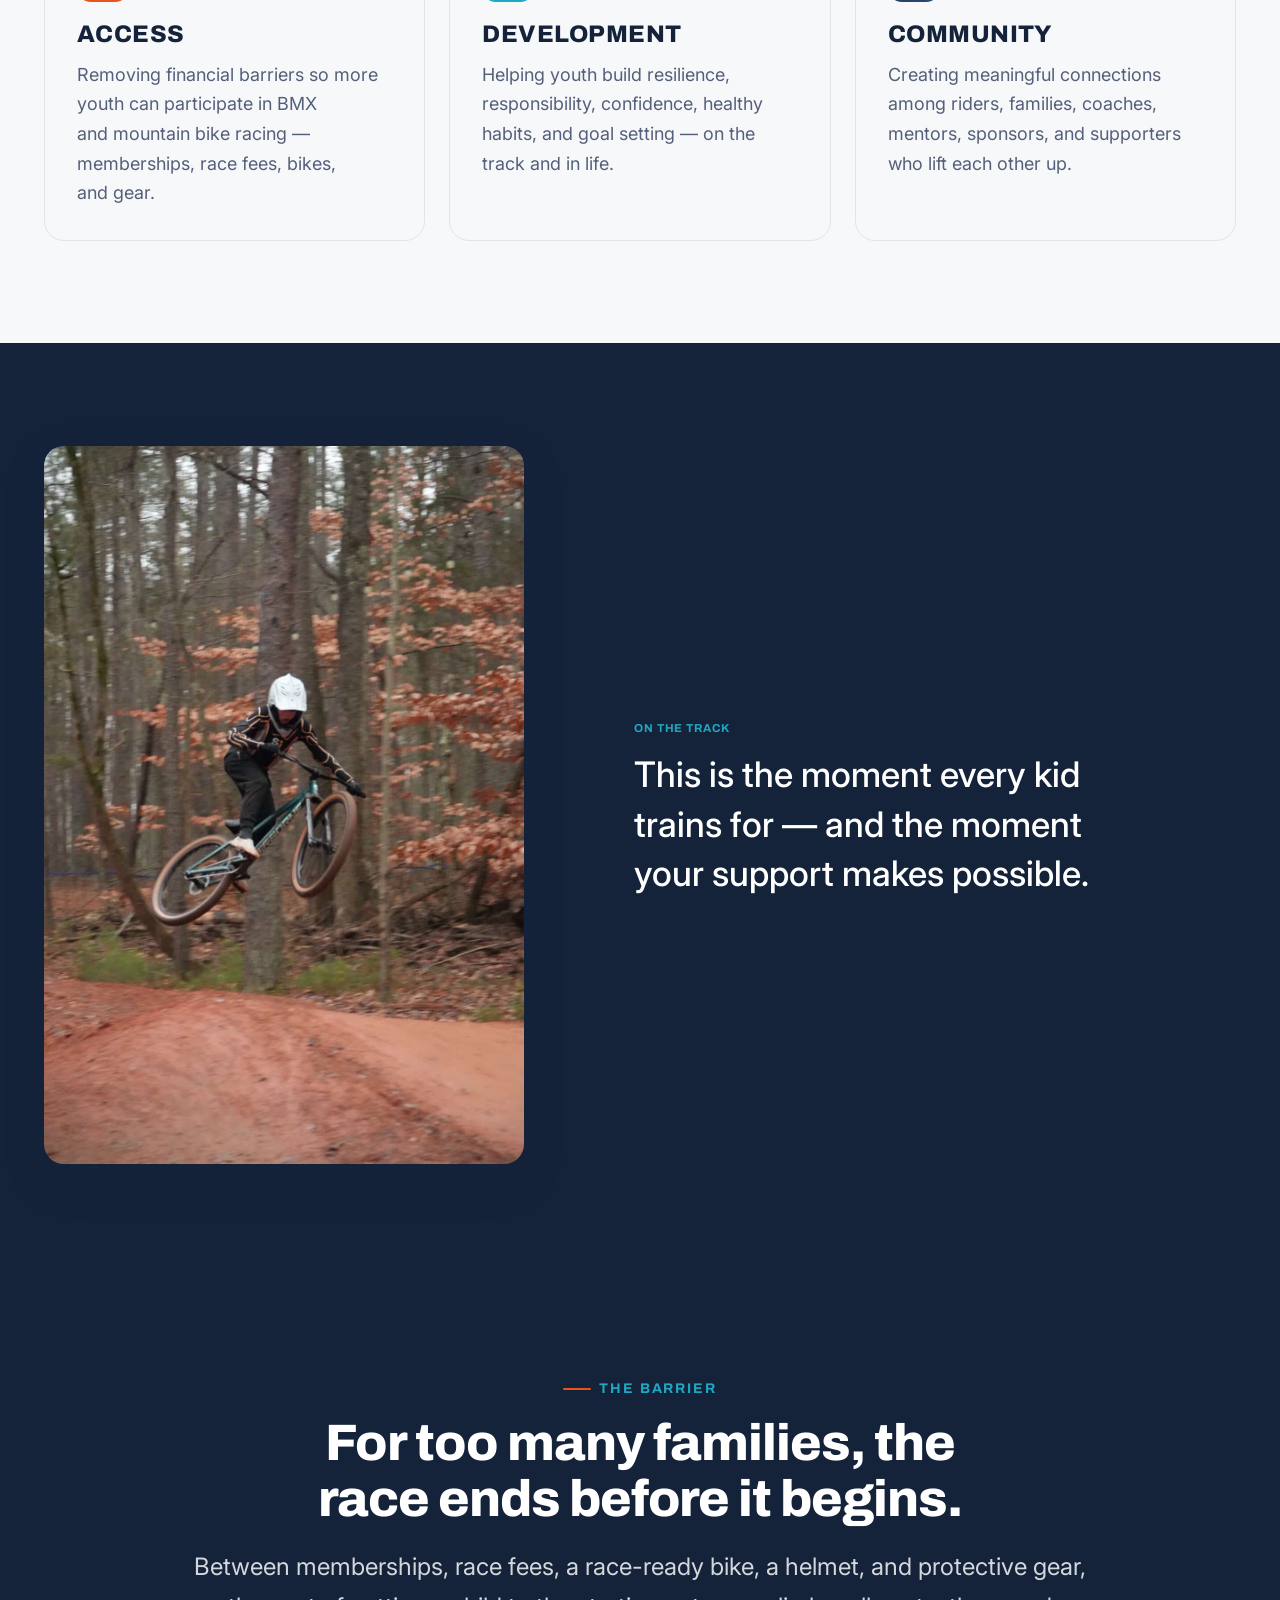
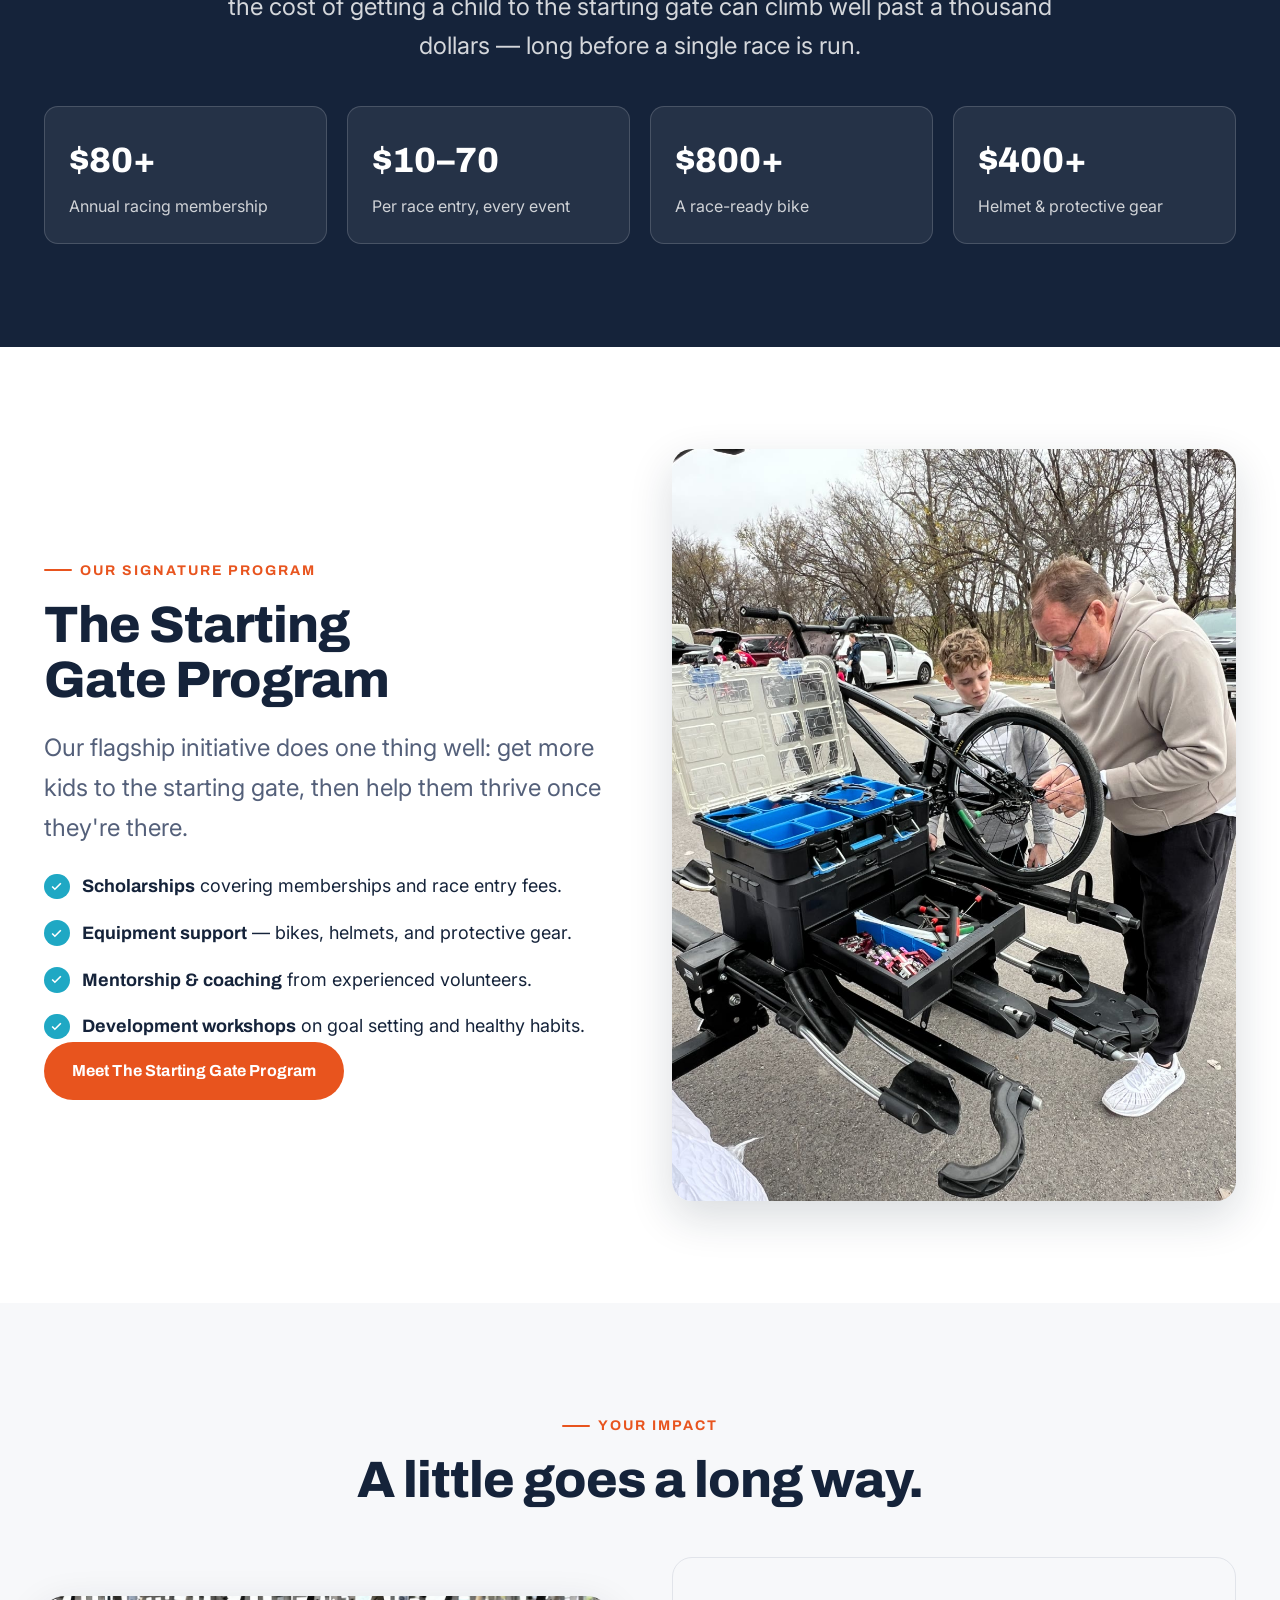
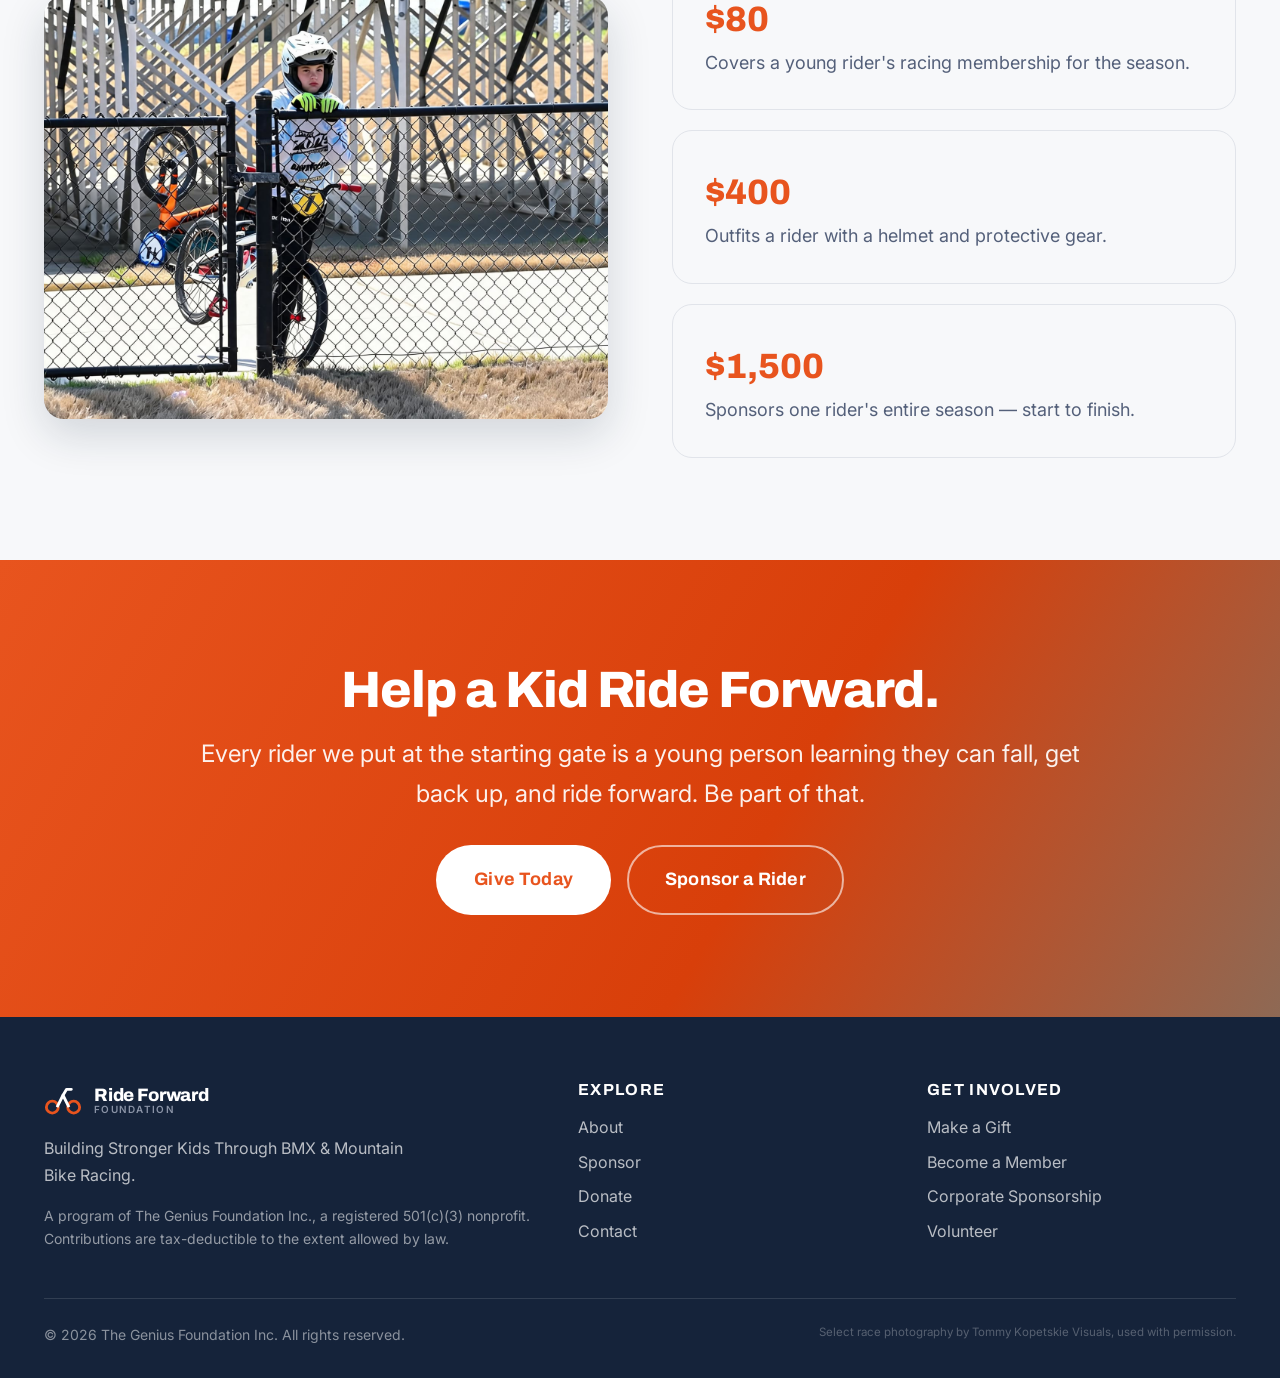
==== commit 6acacaf7: "Switch photo band to framed two-column layout so full rider photo shows" ====
--- a/index.html
+++ b/index.html
@@ -147,14 +147,16 @@
 </section>
 
 <!-- BIG AIR PHOTO BAND -->
-<section class="photo-band reveal">
-  <figure>
-    <img src="assets/img/bigair.jpg" alt="A young mountain bike racer catching big air off a jump on a wooded dirt trail" loading="lazy">
-    <figcaption>
+<section class="photo-band band-navy reveal">
+  <div class="wrap photo-band-inner">
+    <figure>
+      <img src="assets/img/bigair.jpg?v=20260603d" alt="A young mountain bike racer catching big air off a jump on a wooded dirt trail" loading="lazy">
+    </figure>
+    <div class="photo-band-copy">
       <span class="photo-band-eyebrow">On The Track</span>
       <p>This is the moment every kid trains for &mdash; and the moment your support makes possible.</p>
-    </figcaption>
-  </figure>
+    </div>
+  </div>
 </section>
 
 <!-- COST BARRIER -->
--- a/assets/style.css
+++ b/assets/style.css
@@ -190,13 +190,17 @@
 .split-media--wide img { aspect-ratio: 16/10; }
 .split-media--tall img { aspect-ratio: 3/4; }
 
-/* ===== Full-bleed photo band ===== */
-.photo-band { position: relative; padding: 0; }
-.photo-band figure { position: relative; margin: 0; }
-.photo-band img { display: block; width: 100%; height: clamp(320px, 52vh, 560px); object-fit: cover; object-position: center 38%; }
-.photo-band figcaption { position: absolute; left: 0; right: 0; bottom: 0; padding: var(--space-12) var(--space-6) var(--space-6); color: #fff; background: linear-gradient(to top, rgba(8,14,28,0.82), rgba(8,14,28,0) 90%); }
-.photo-band figcaption .photo-band-eyebrow { display: inline-flex; font-family: var(--font-display); font-weight: 700; letter-spacing: .08em; text-transform: uppercase; font-size: .72rem; color: var(--color-accent); margin-bottom: var(--space-2); }
-.photo-band figcaption p { max-width: 640px; font-size: var(--text-lg); font-weight: 500; margin: 0; color: #fff; }
+/* ===== Framed photo band ===== */
+.photo-band-inner { display: grid; grid-template-columns: minmax(0, 0.9fr) 1fr; gap: var(--space-12); align-items: center; }
+.photo-band figure { margin: 0; border-radius: var(--radius-xl); overflow: hidden; box-shadow: var(--shadow-lg); max-width: 480px; }
+.photo-band img { display: block; width: 100%; height: auto; }
+.photo-band-copy .photo-band-eyebrow { display: inline-flex; font-family: var(--font-display); font-weight: 700; letter-spacing: .08em; text-transform: uppercase; font-size: .72rem; color: var(--color-accent); margin-bottom: var(--space-3); }
+.photo-band-copy p { max-width: 520px; font-size: var(--text-xl); font-weight: 500; line-height: 1.4; margin: 0; color: #fff; }
+@media (max-width: 820px) {
+  .photo-band-inner { grid-template-columns: 1fr; gap: var(--space-8); justify-items: center; text-align: center; }
+  .photo-band figure { max-width: 360px; }
+  .photo-band-copy p { margin: 0 auto; }
+}
 .photo-credit { font-size: .72rem; opacity: .55; }
 
 /* ===== Bands ===== */
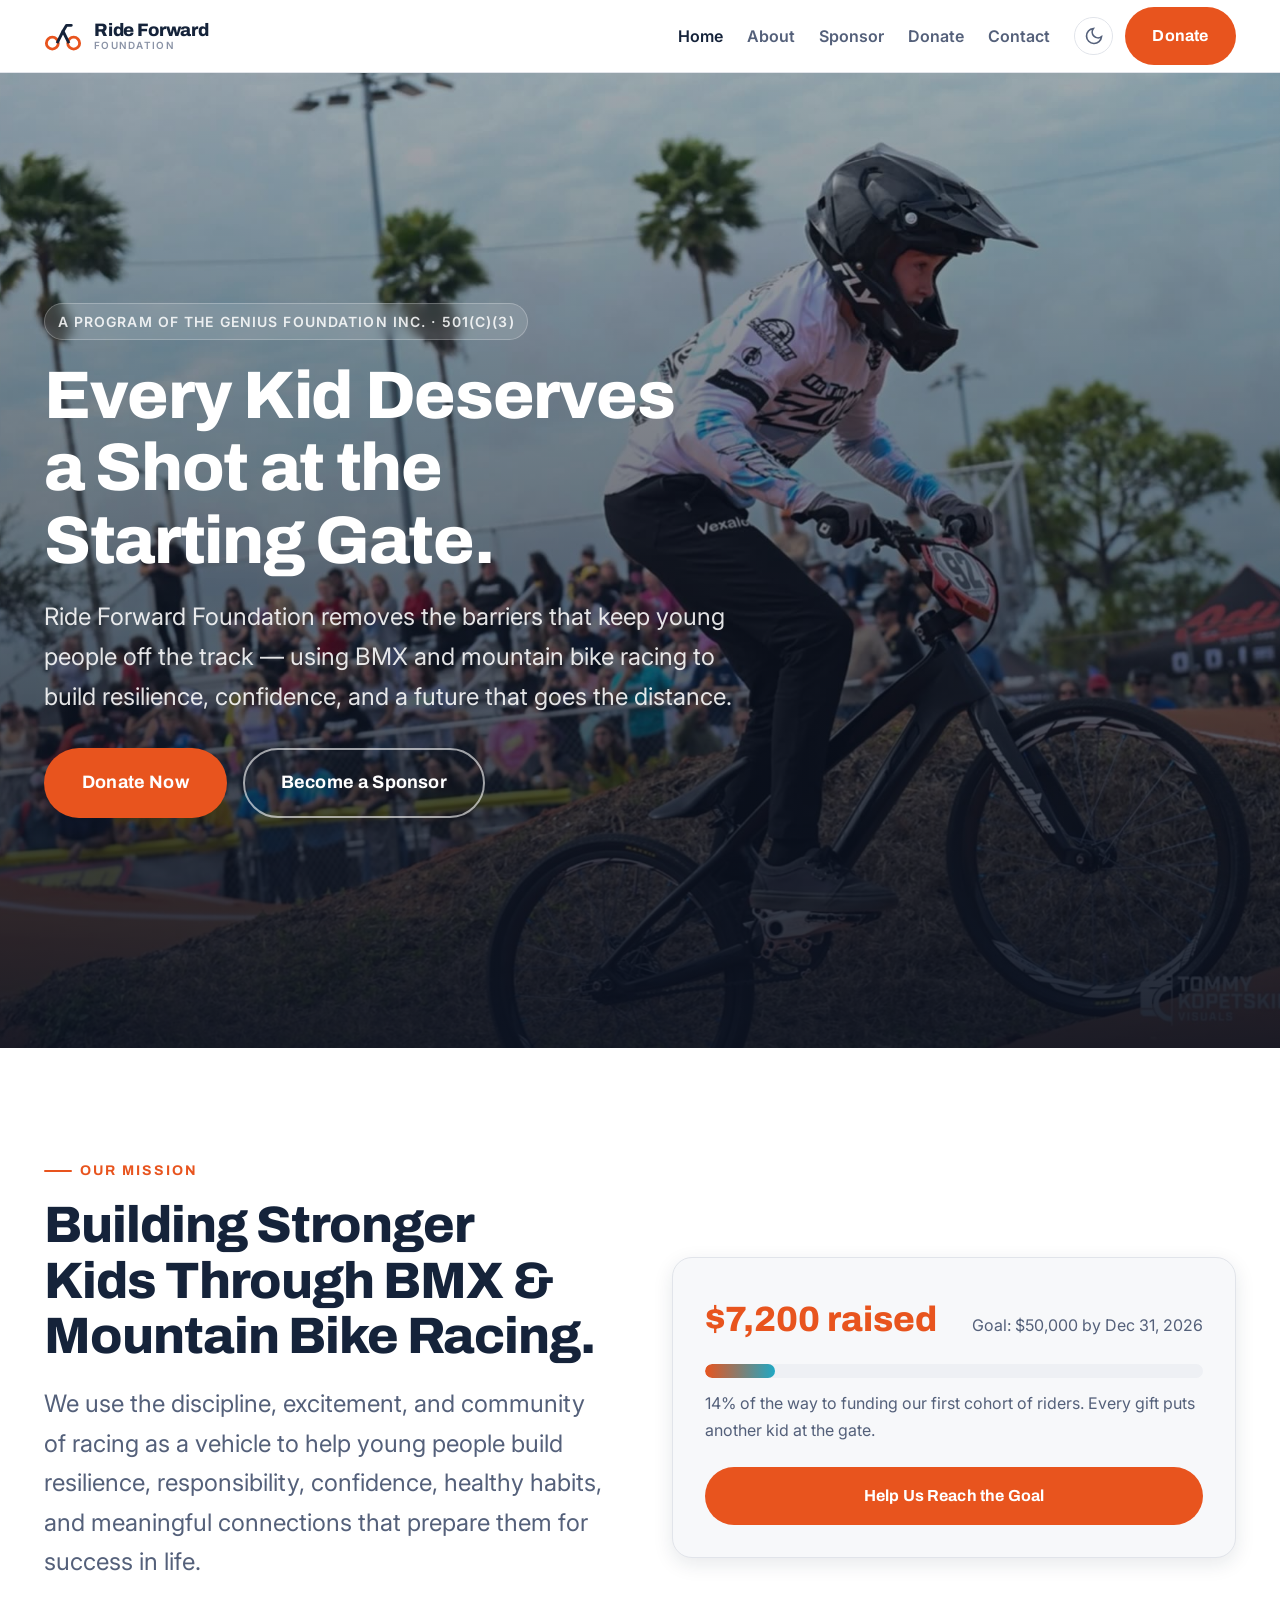
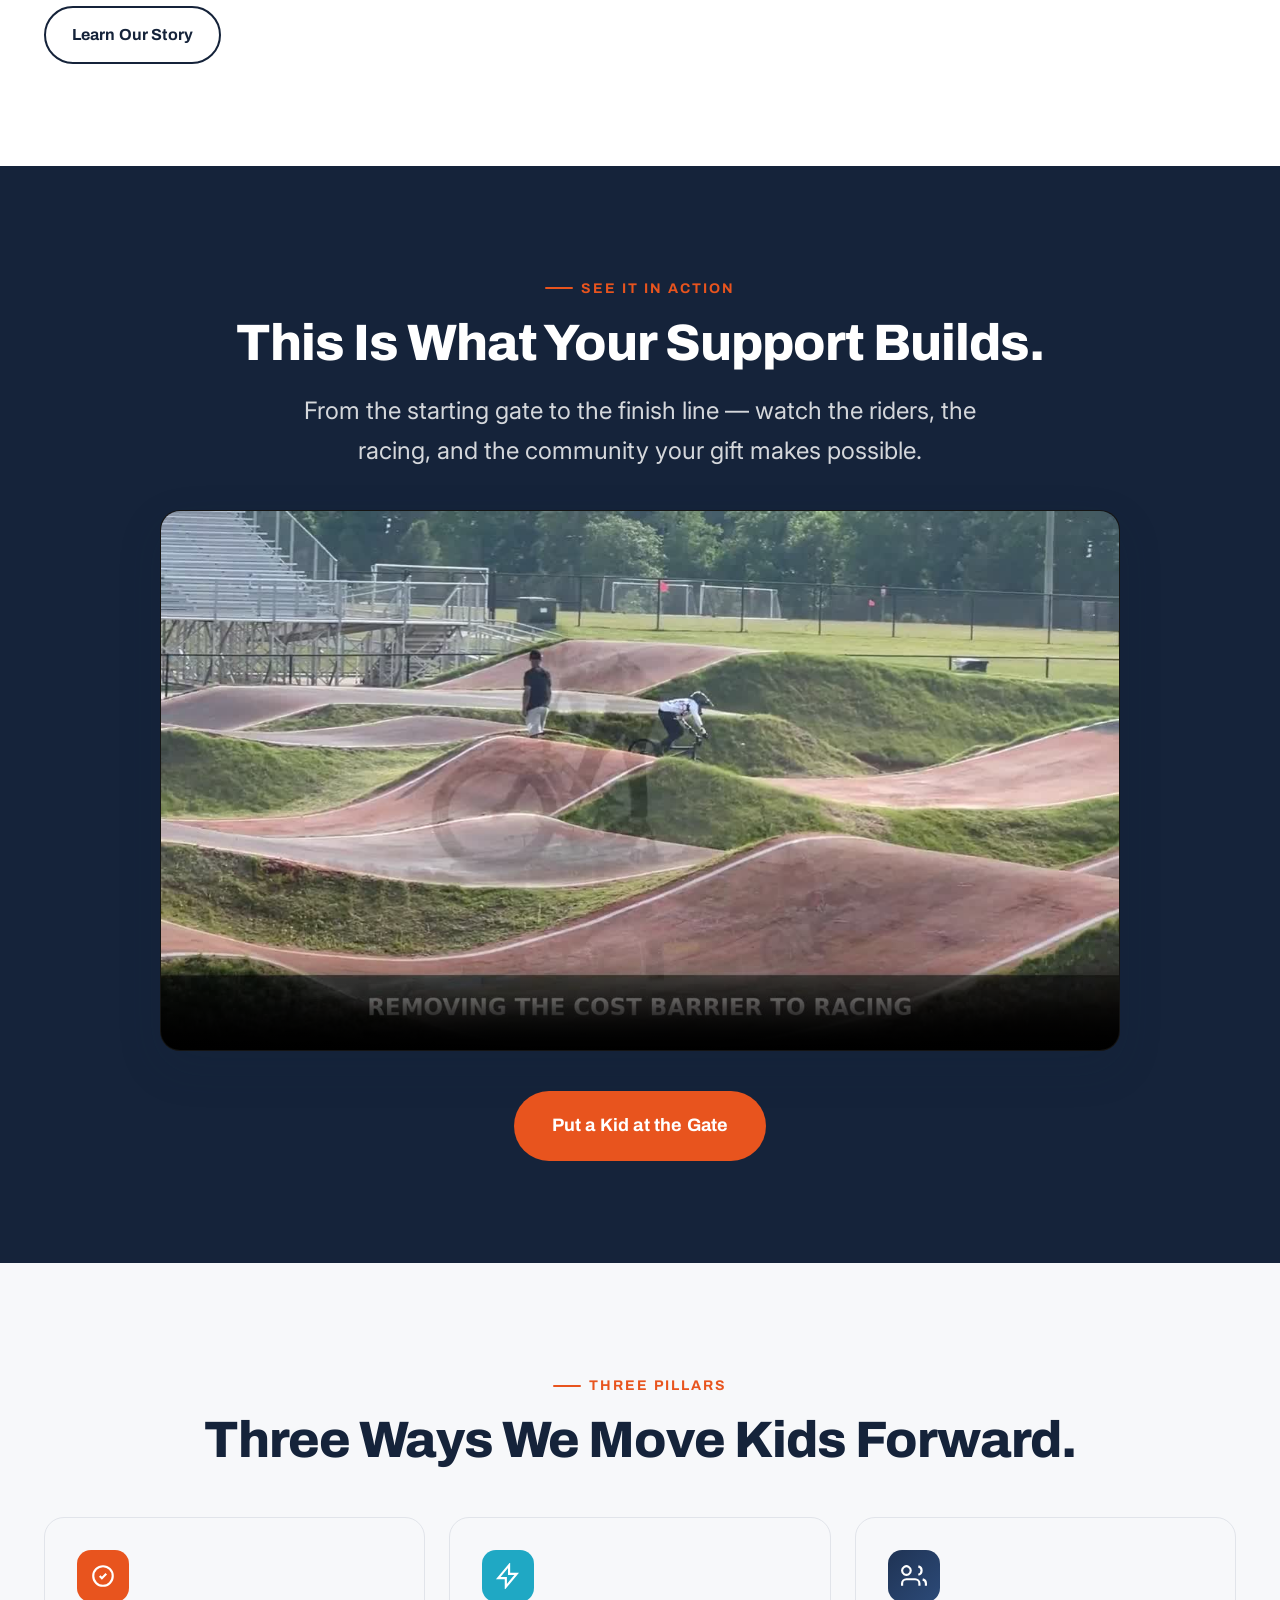
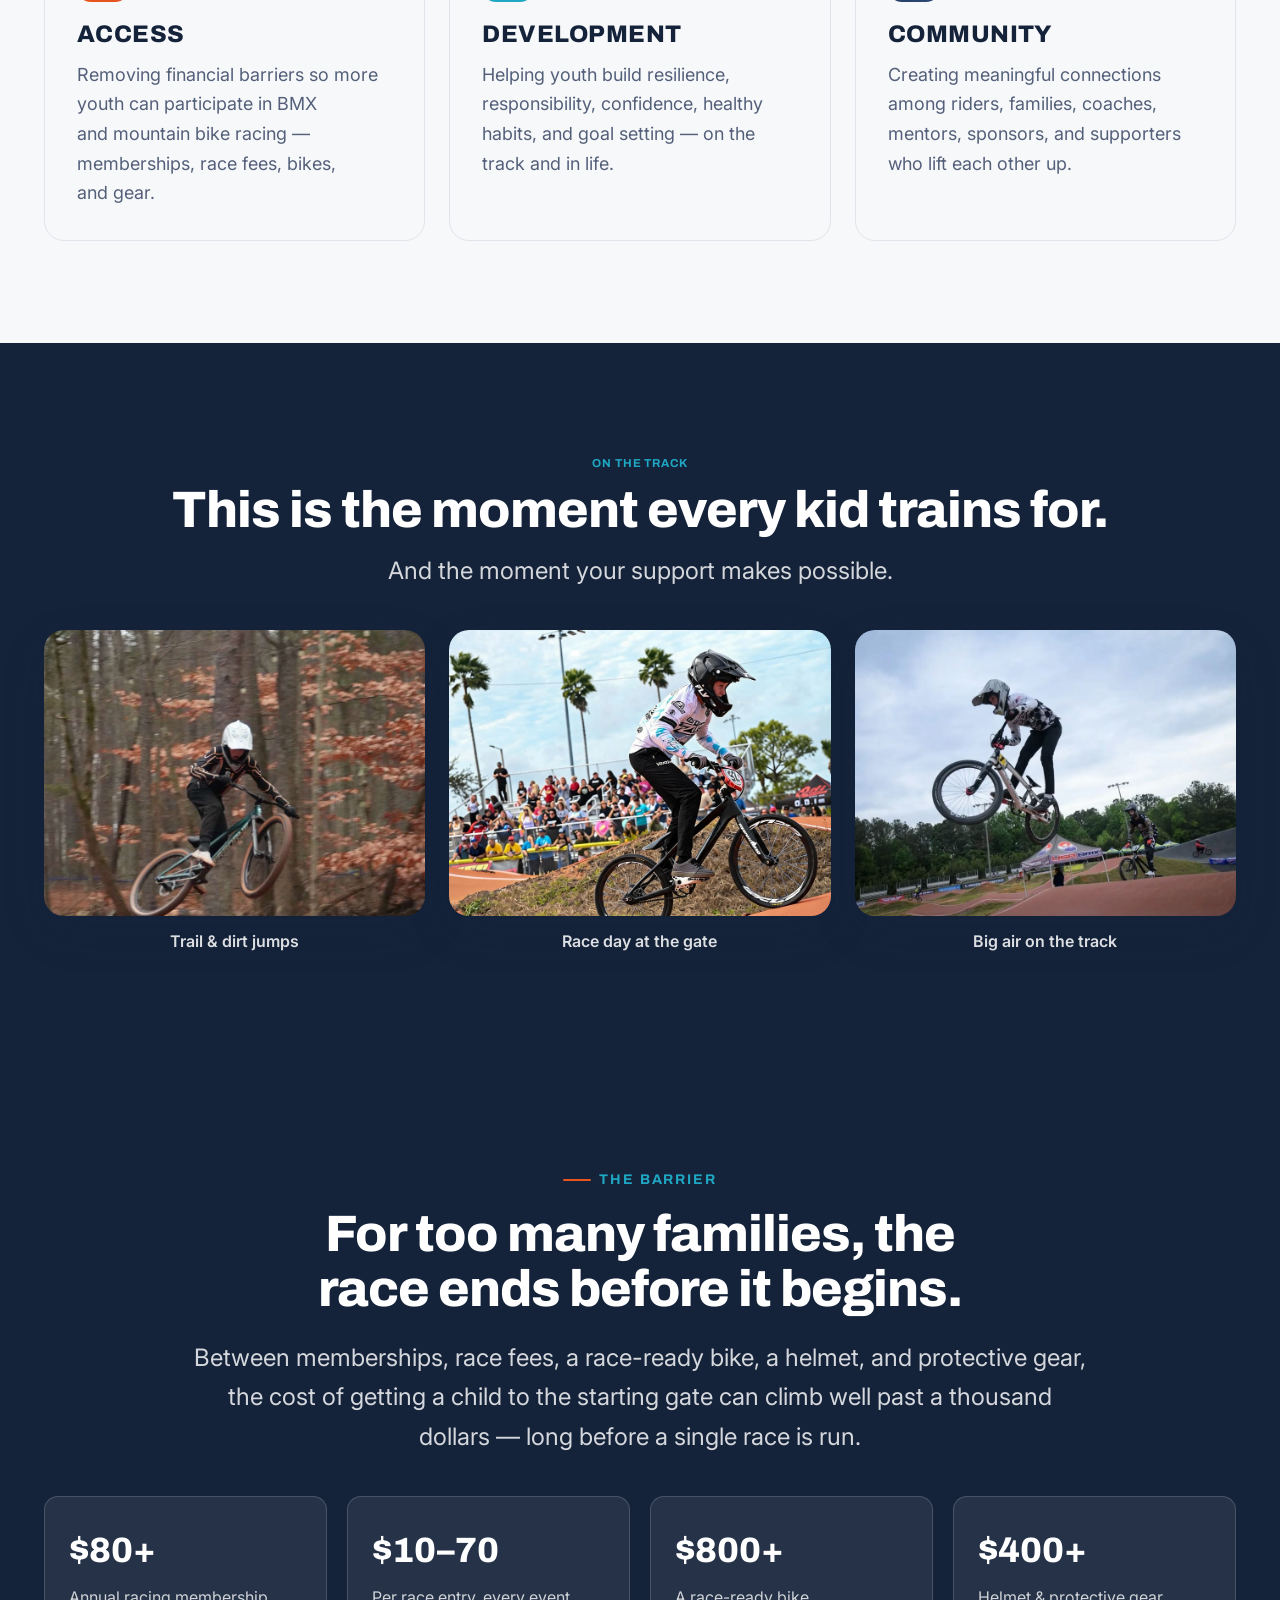
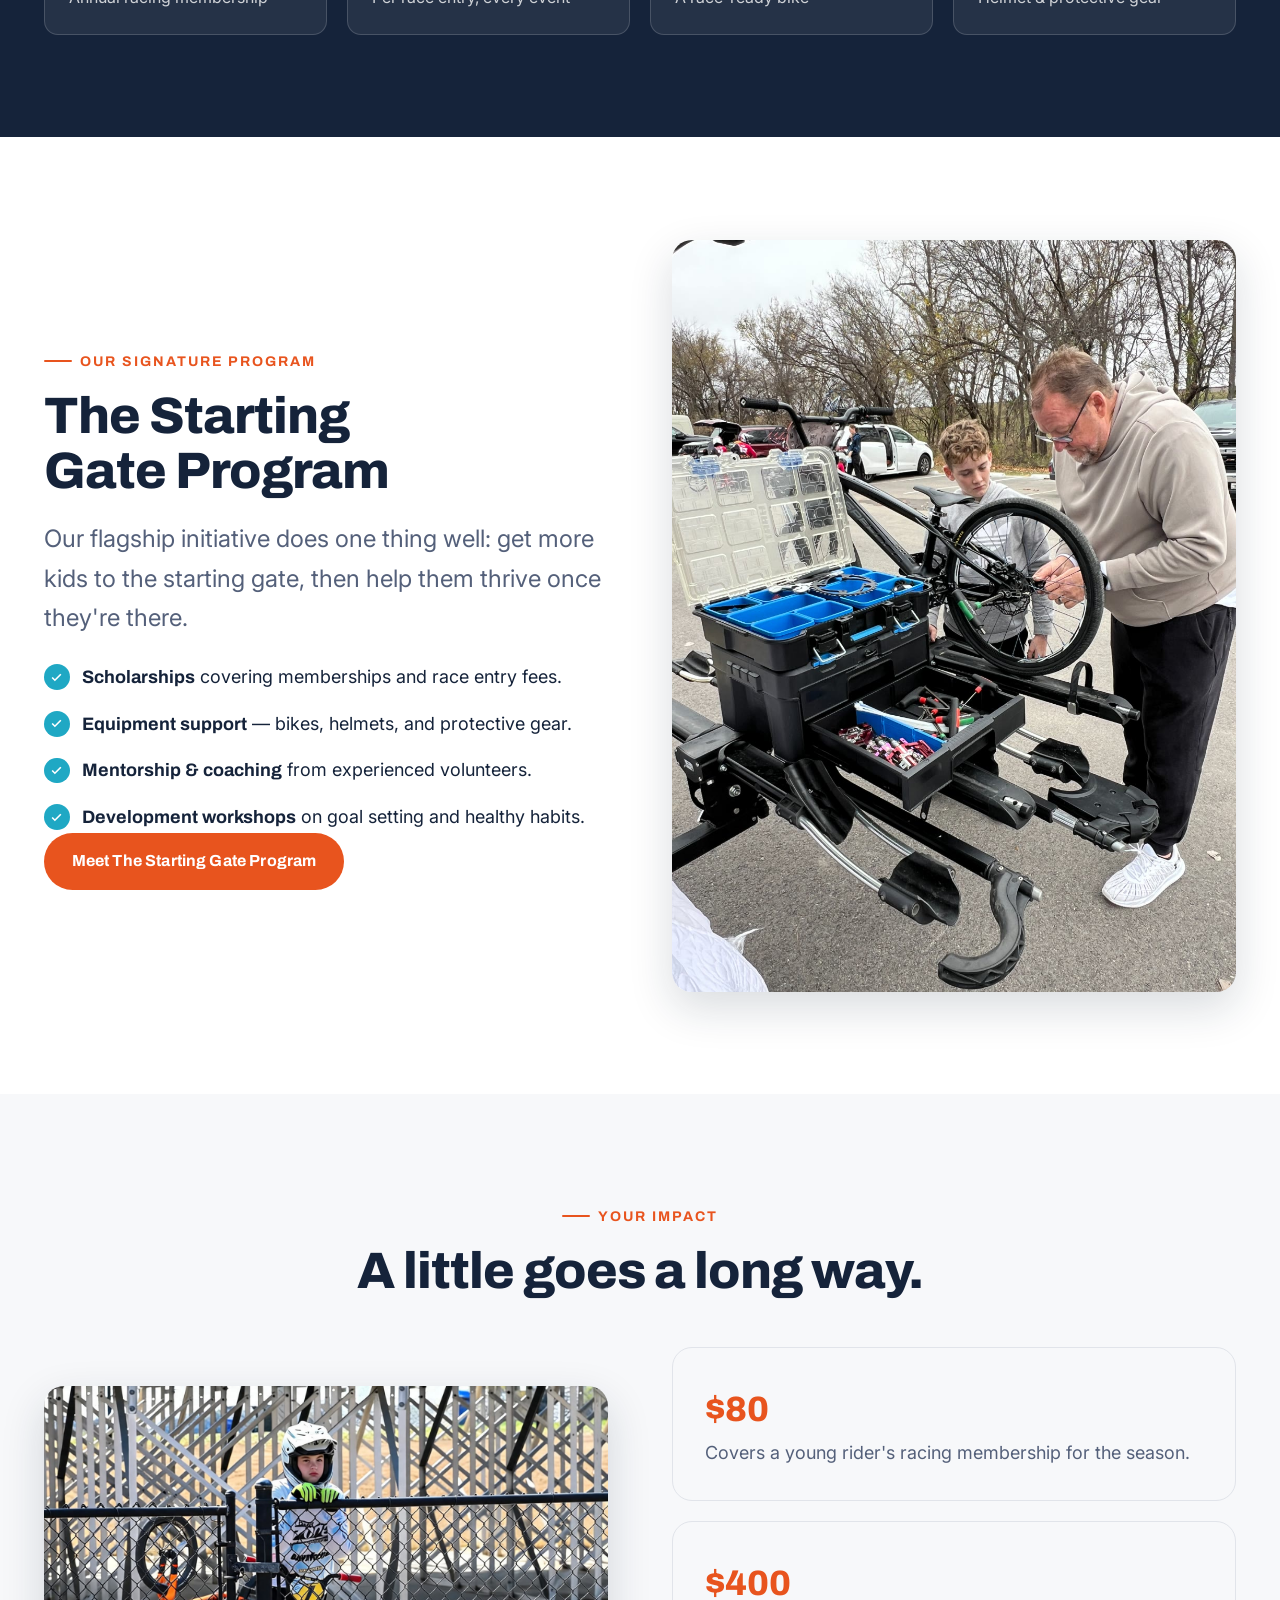
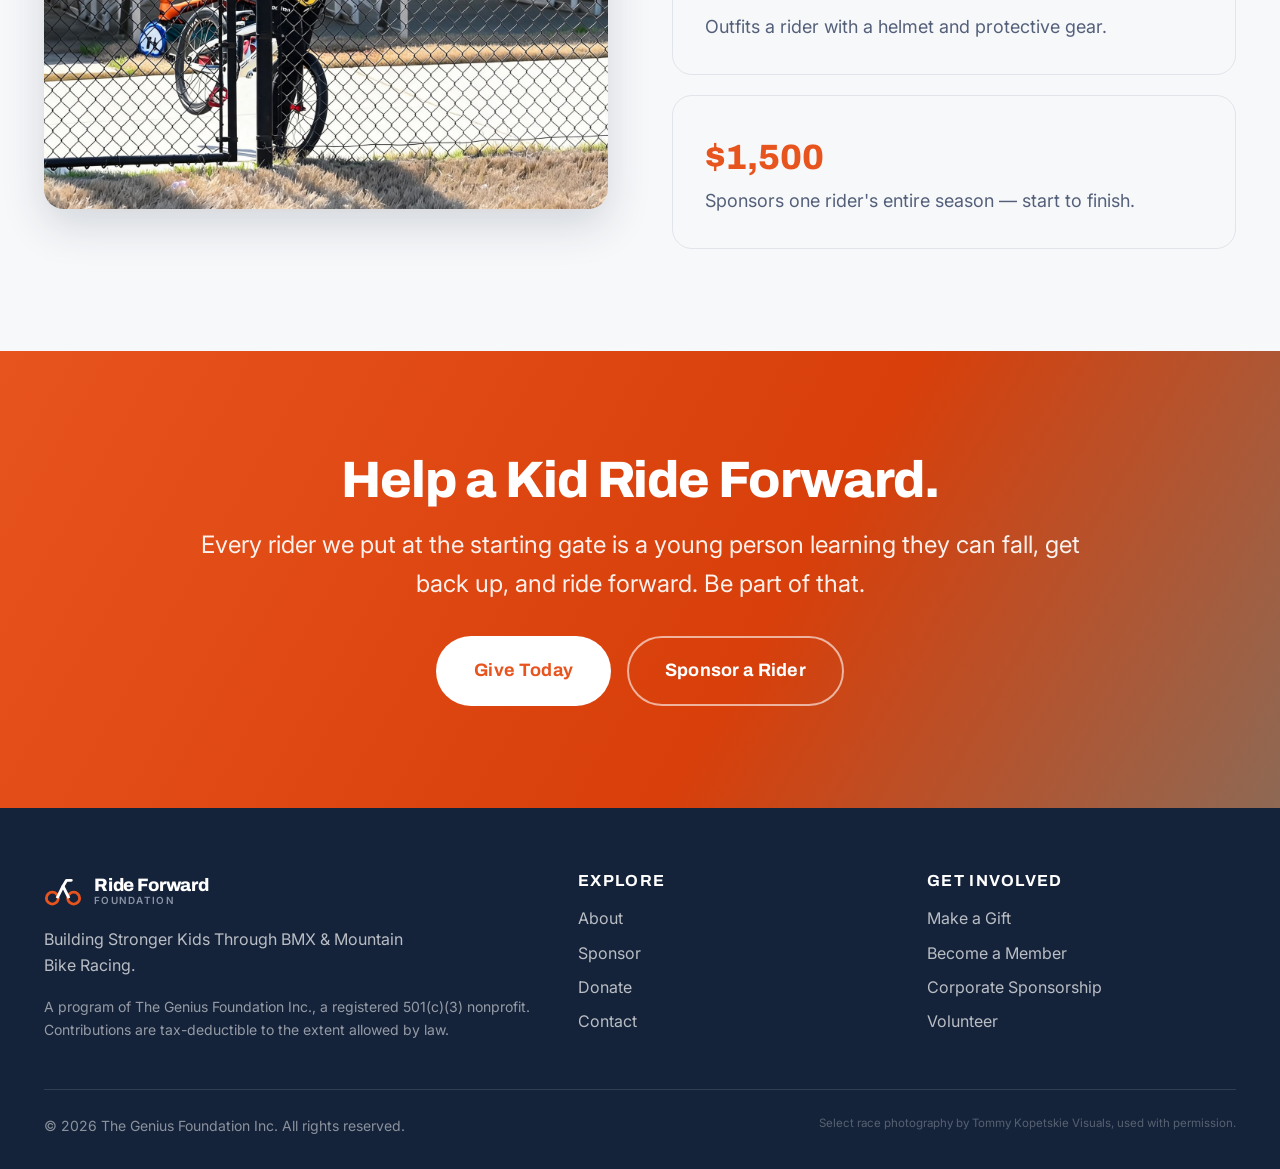
==== commit 28bdca5f: "Add 3-photo side-by-side row in On The Track section" ====
--- a/index.html
+++ b/index.html
@@ -146,15 +146,27 @@
   </div>
 </section>
 
-<!-- BIG AIR PHOTO BAND -->
-<section class="photo-band band-navy reveal">
-  <div class="wrap photo-band-inner">
-    <figure>
-      <img src="assets/img/bigair.jpg?v=20260603d" alt="A young mountain bike racer catching big air off a jump on a wooded dirt trail" loading="lazy">
-    </figure>
-    <div class="photo-band-copy">
+<!-- ON THE TRACK PHOTO ROW -->
+<section class="photo-row band-navy reveal">
+  <div class="wrap">
+    <div class="center" style="margin-bottom:var(--space-10)">
       <span class="photo-band-eyebrow">On The Track</span>
-      <p>This is the moment every kid trains for &mdash; and the moment your support makes possible.</p>
+      <h2 class="section-title" style="color:#fff;margin-top:var(--space-2)">This is the moment every kid trains for.</h2>
+      <p class="lead center" style="color:rgba(255,255,255,0.82);margin-top:var(--space-3)">And the moment your support makes possible.</p>
+    </div>
+    <div class="photo-row-grid">
+      <figure>
+        <img src="assets/img/trio1.jpg" alt="A young mountain bike racer catching air off a jump on a wooded dirt trail" loading="lazy">
+        <figcaption>Trail &amp; dirt jumps</figcaption>
+      </figure>
+      <figure>
+        <img src="assets/img/trio2.jpg" alt="A BMX racer riding the track in front of a packed crowd" loading="lazy">
+        <figcaption>Race day at the gate</figcaption>
+      </figure>
+      <figure>
+        <img src="assets/img/trio3.jpg" alt="A BMX racer catching big air over a jump at a USA BMX track" loading="lazy">
+        <figcaption>Big air on the track</figcaption>
+      </figure>
     </div>
   </div>
 </section>
--- a/assets/style.css
+++ b/assets/style.css
@@ -190,16 +190,14 @@
 .split-media--wide img { aspect-ratio: 16/10; }
 .split-media--tall img { aspect-ratio: 3/4; }
 
-/* ===== Framed photo band ===== */
-.photo-band-inner { display: grid; grid-template-columns: minmax(0, 0.9fr) 1fr; gap: var(--space-12); align-items: center; }
-.photo-band figure { margin: 0; border-radius: var(--radius-xl); overflow: hidden; box-shadow: var(--shadow-lg); max-width: 480px; }
-.photo-band img { display: block; width: 100%; height: auto; }
-.photo-band-copy .photo-band-eyebrow { display: inline-flex; font-family: var(--font-display); font-weight: 700; letter-spacing: .08em; text-transform: uppercase; font-size: .72rem; color: var(--color-accent); margin-bottom: var(--space-3); }
-.photo-band-copy p { max-width: 520px; font-size: var(--text-xl); font-weight: 500; line-height: 1.4; margin: 0; color: #fff; }
-@media (max-width: 820px) {
-  .photo-band-inner { grid-template-columns: 1fr; gap: var(--space-8); justify-items: center; text-align: center; }
-  .photo-band figure { max-width: 360px; }
-  .photo-band-copy p { margin: 0 auto; }
+/* ===== Photo row (3-across) ===== */
+.photo-band-eyebrow { display: inline-flex; font-family: var(--font-display); font-weight: 700; letter-spacing: .08em; text-transform: uppercase; font-size: .72rem; color: var(--color-accent); }
+.photo-row-grid { display: grid; grid-template-columns: repeat(3, 1fr); gap: var(--space-6); }
+.photo-row-grid figure { margin: 0; }
+.photo-row-grid img { display: block; width: 100%; aspect-ratio: 4/3; object-fit: cover; border-radius: var(--radius-xl); box-shadow: var(--shadow-lg); }
+.photo-row-grid figcaption { margin-top: var(--space-3); text-align: center; font-size: var(--text-sm); font-weight: 600; color: rgba(255,255,255,0.85); }
+@media (max-width: 760px) {
+  .photo-row-grid { grid-template-columns: 1fr; gap: var(--space-8); max-width: 420px; margin: 0 auto; }
 }
 .photo-credit { font-size: .72rem; opacity: .55; }
 
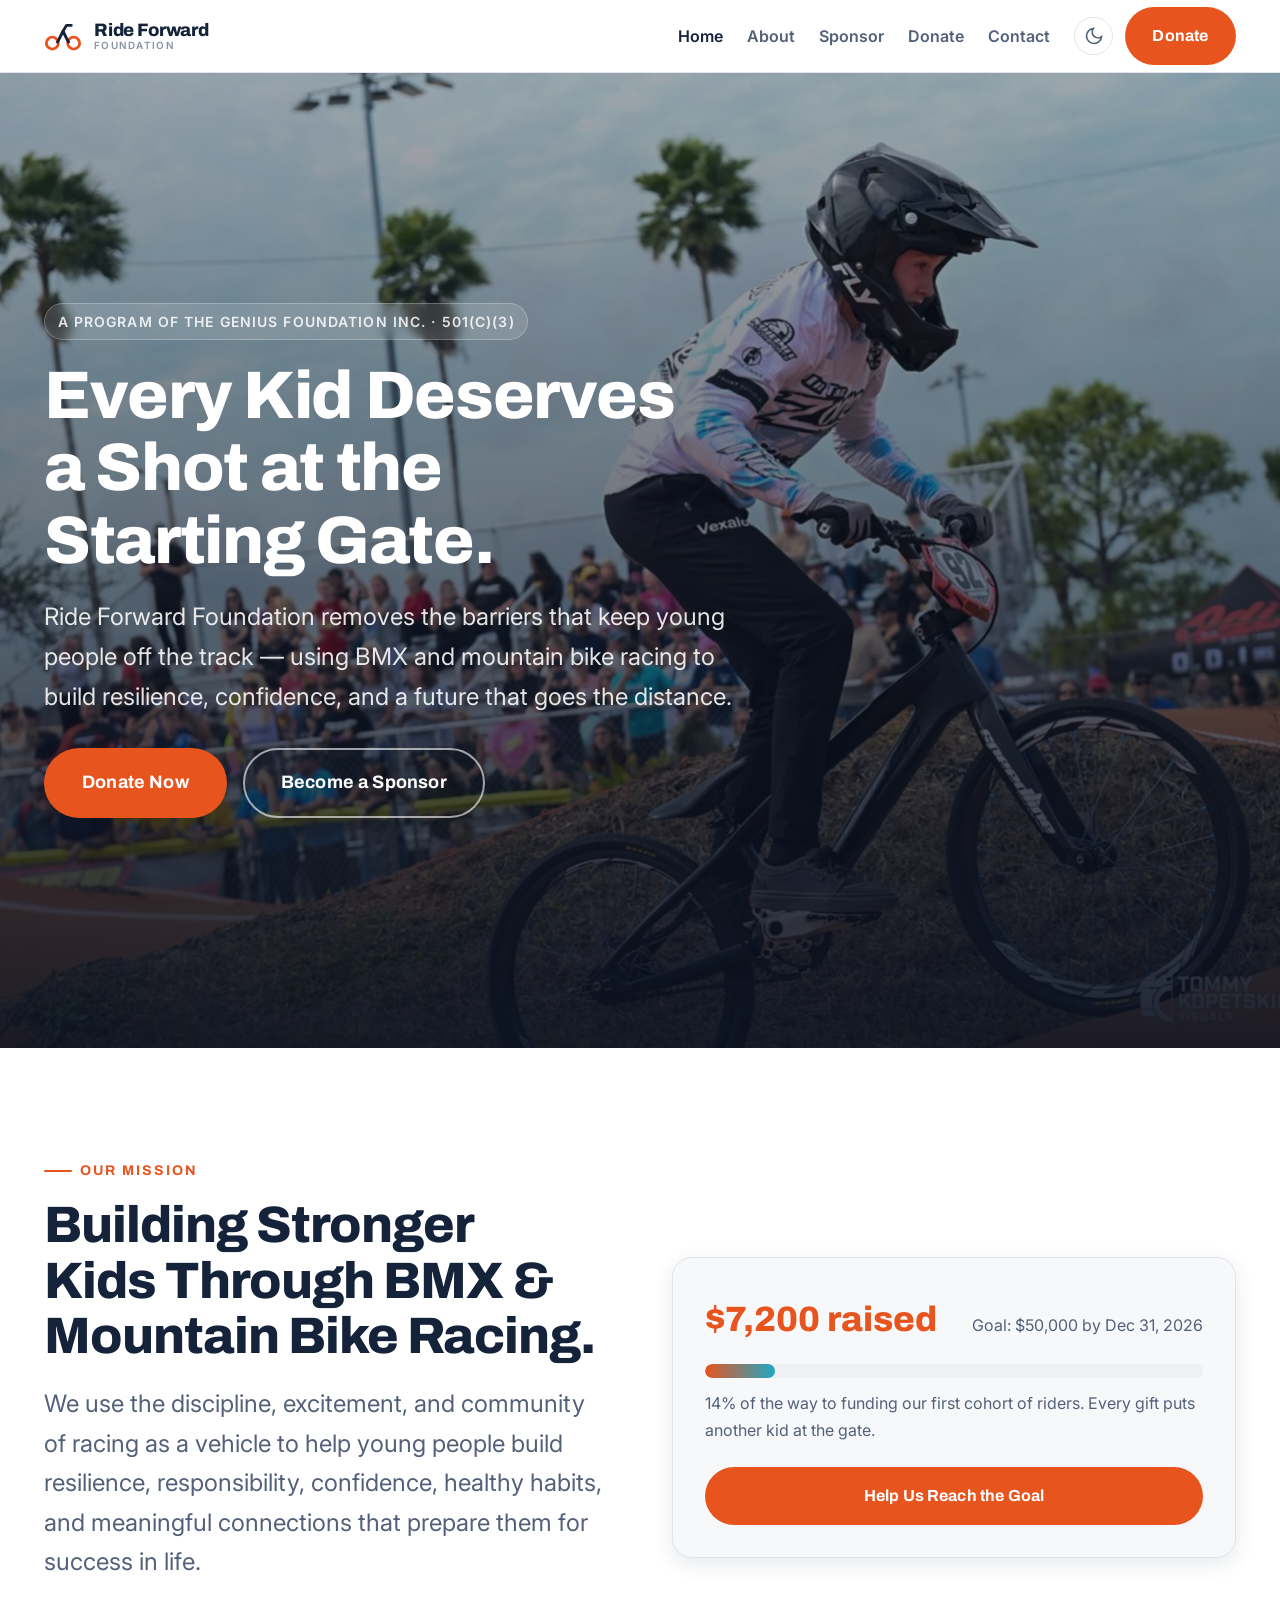
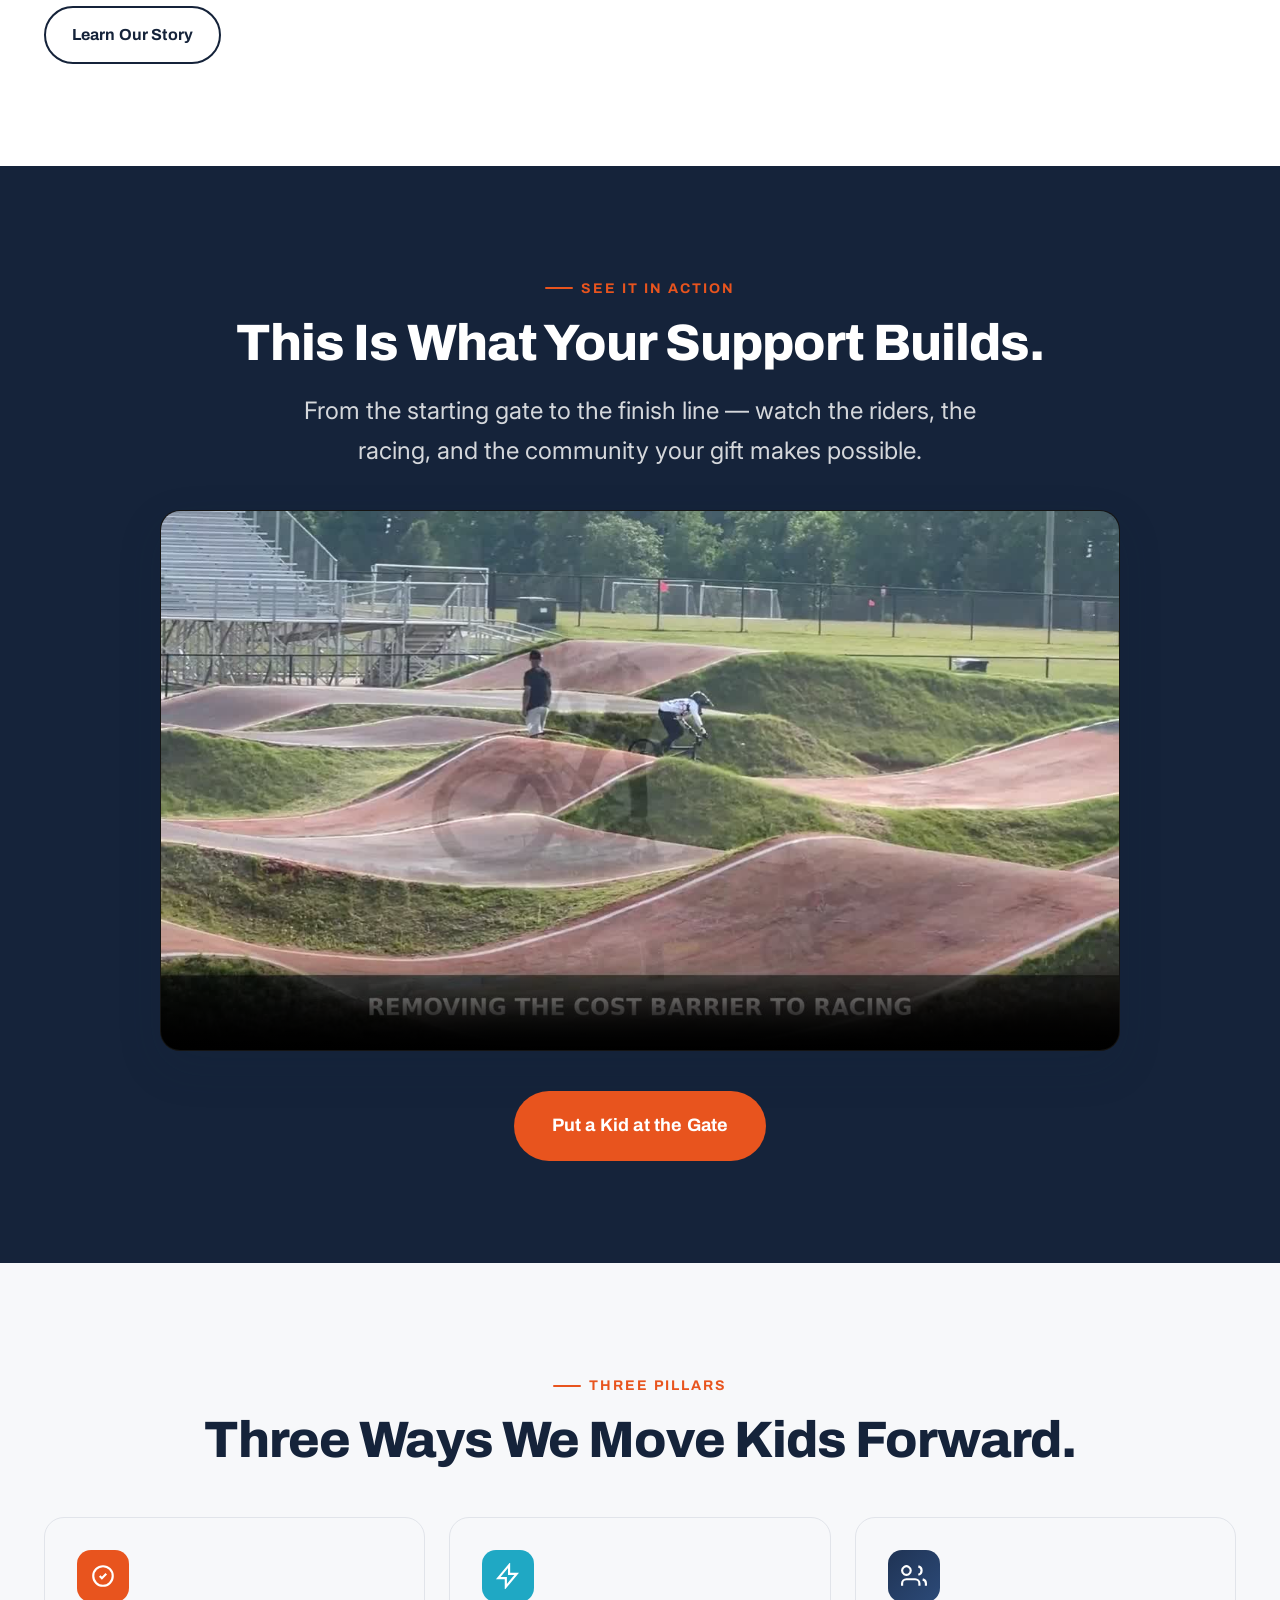
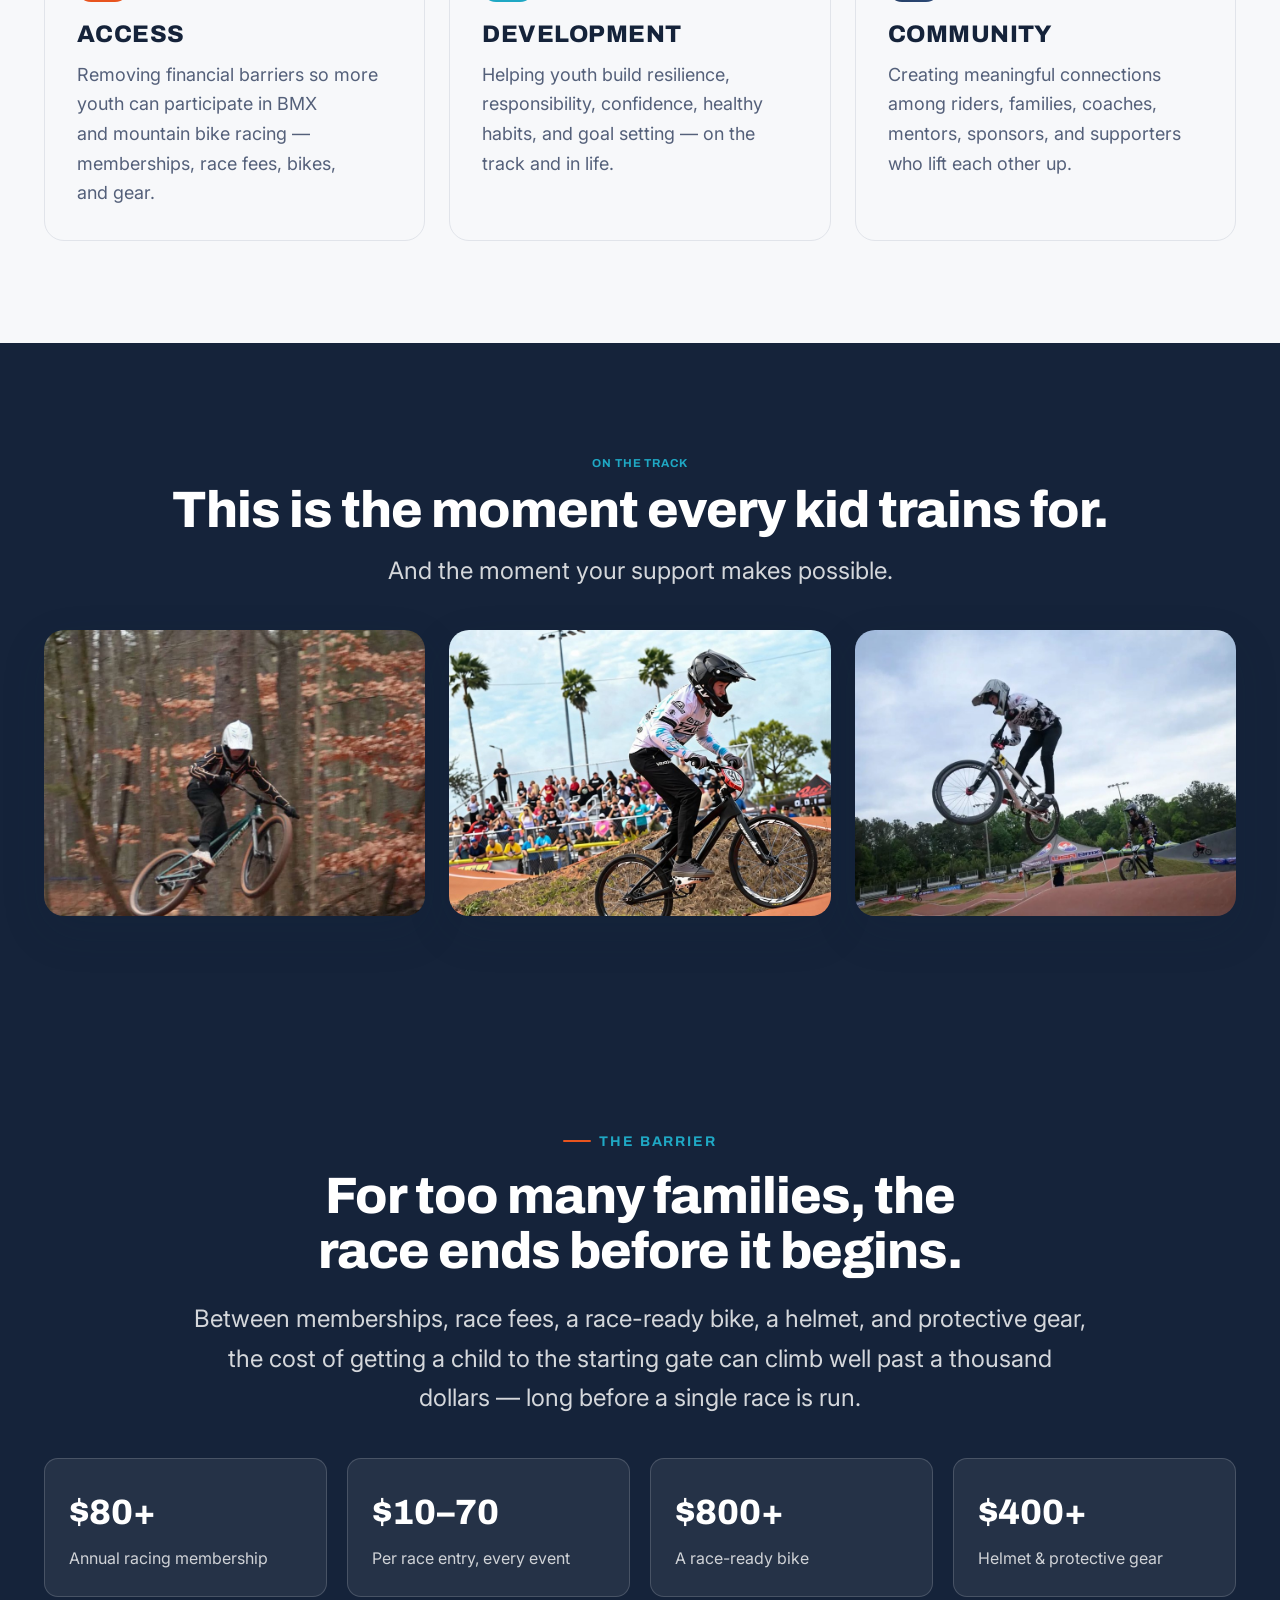
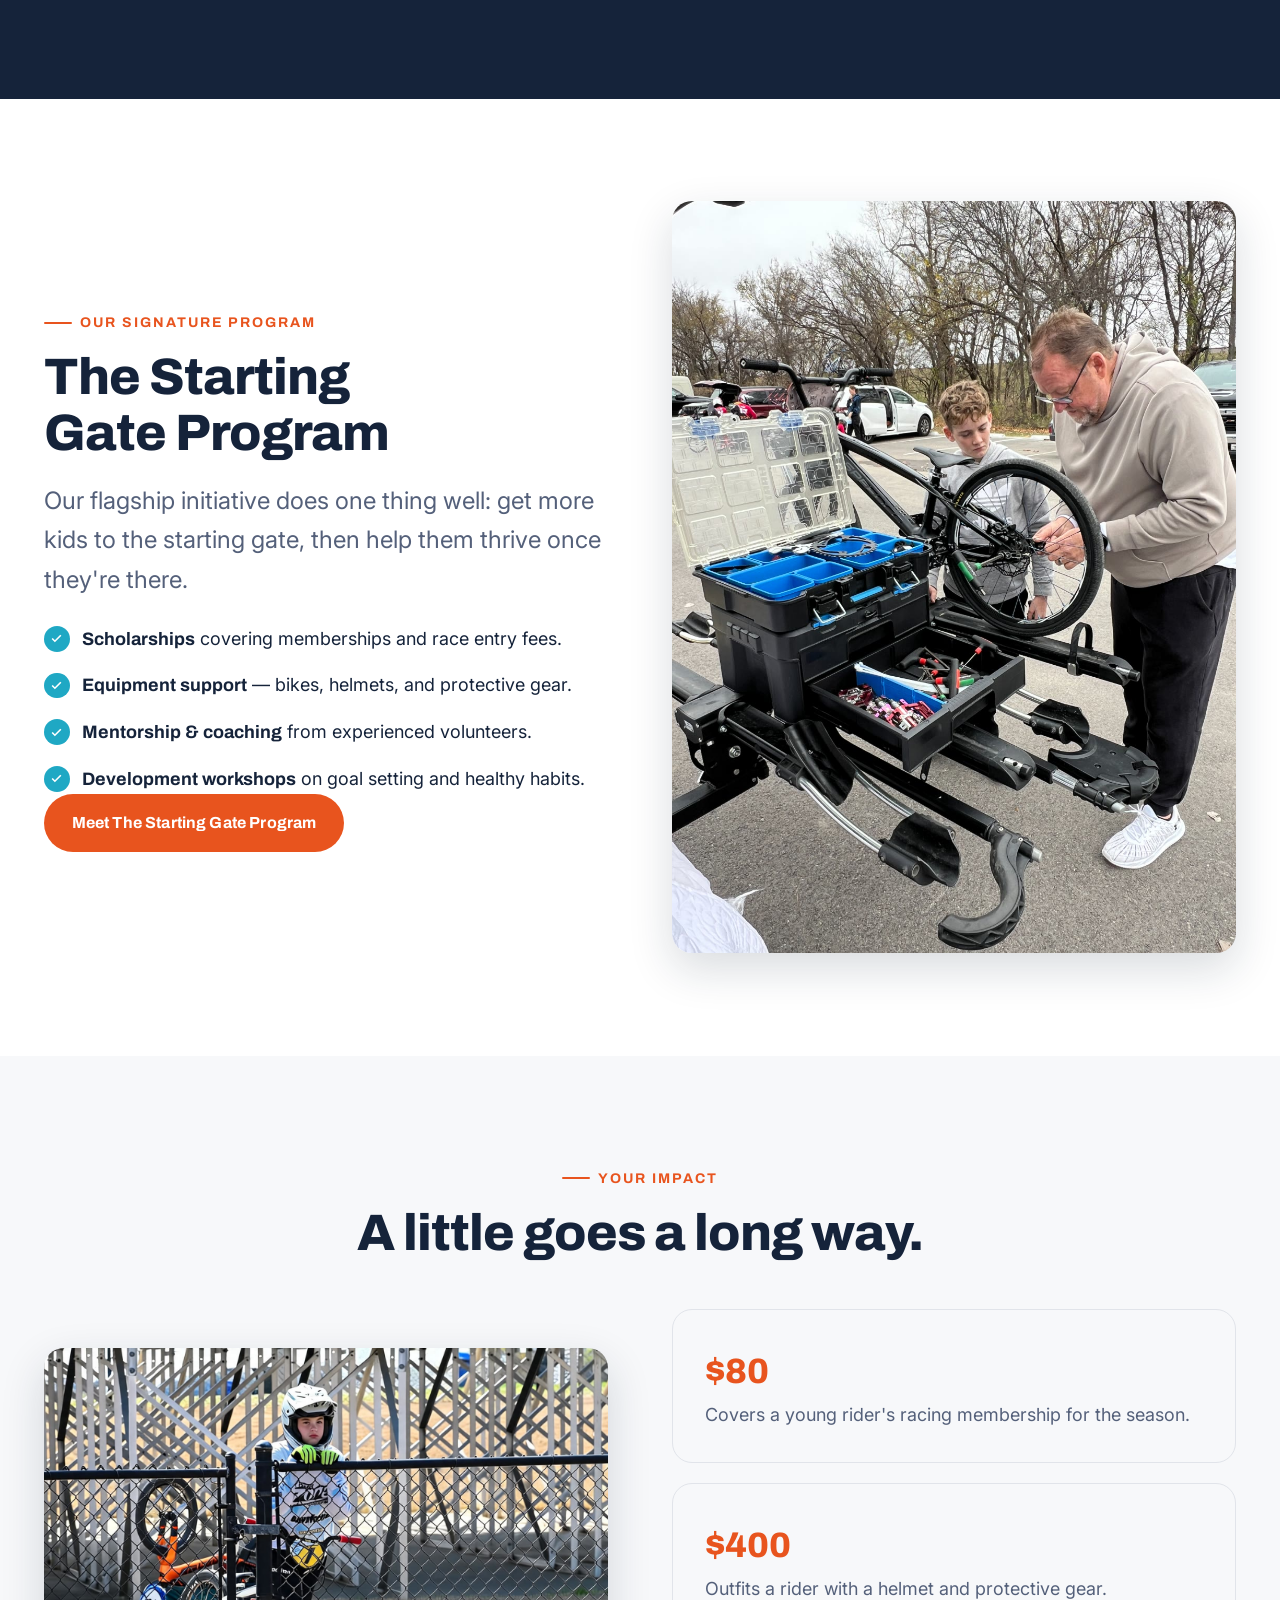
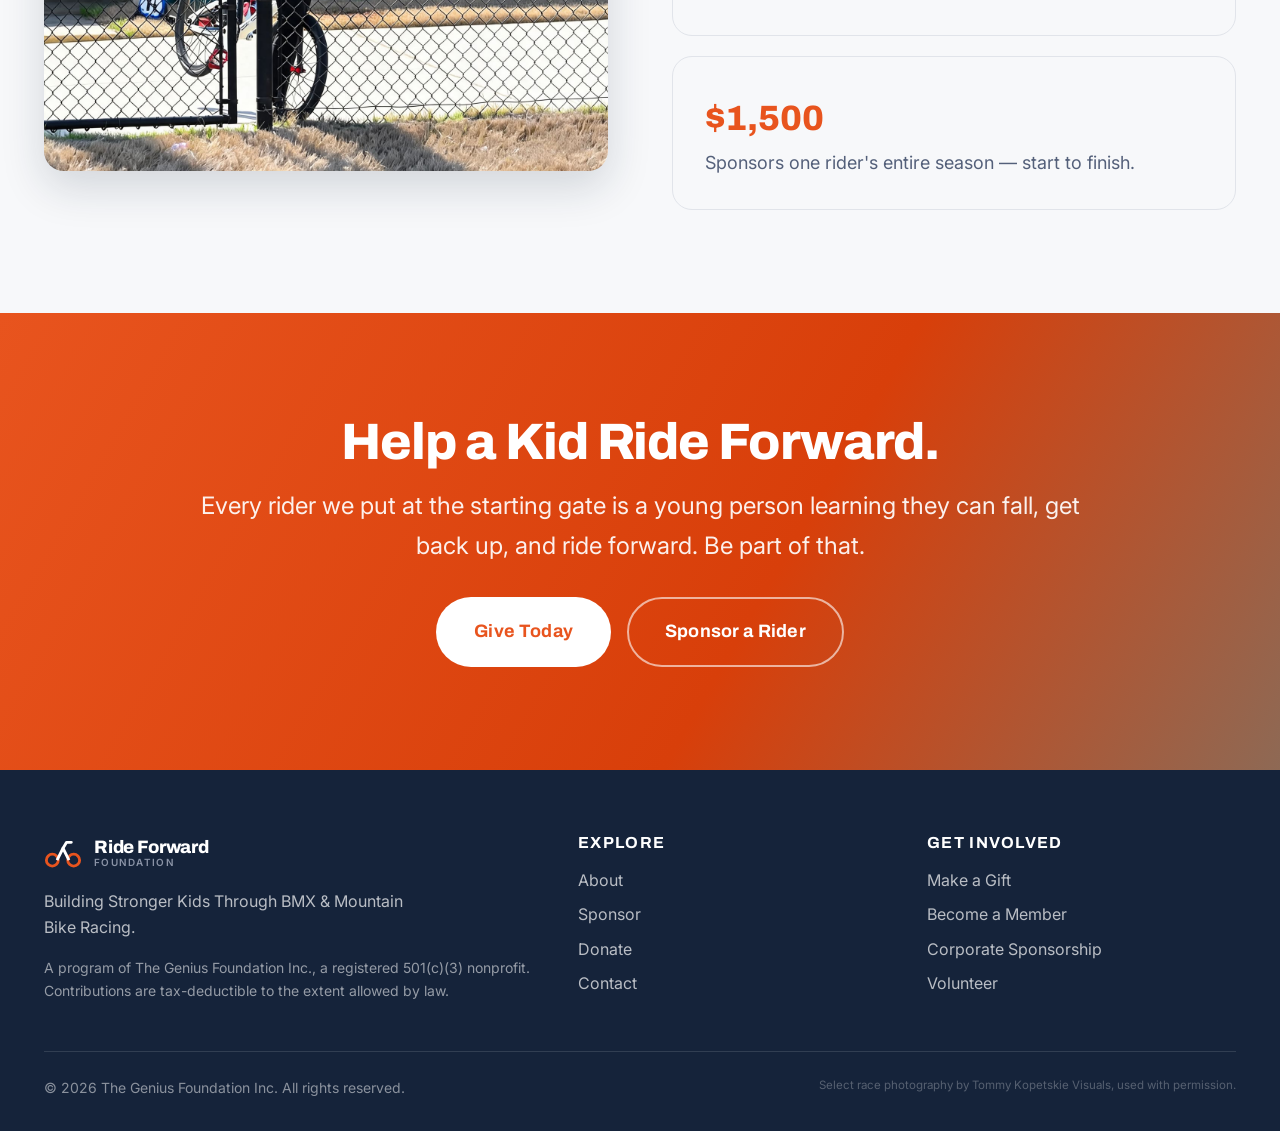
==== commit 863007e3: "Remove captions from photo row" ====
--- a/index.html
+++ b/index.html
@@ -155,18 +155,9 @@
       <p class="lead center" style="color:rgba(255,255,255,0.82);margin-top:var(--space-3)">And the moment your support makes possible.</p>
     </div>
     <div class="photo-row-grid">
-      <figure>
-        <img src="assets/img/trio1.jpg" alt="A young mountain bike racer catching air off a jump on a wooded dirt trail" loading="lazy">
-        <figcaption>Trail &amp; dirt jumps</figcaption>
-      </figure>
-      <figure>
-        <img src="assets/img/trio2.jpg" alt="A BMX racer riding the track in front of a packed crowd" loading="lazy">
-        <figcaption>Race day at the gate</figcaption>
-      </figure>
-      <figure>
-        <img src="assets/img/trio3.jpg" alt="A BMX racer catching big air over a jump at a USA BMX track" loading="lazy">
-        <figcaption>Big air on the track</figcaption>
-      </figure>
+      <img src="assets/img/trio1.jpg" alt="A young mountain bike racer catching air off a jump on a wooded dirt trail" loading="lazy">
+      <img src="assets/img/trio2.jpg" alt="A BMX racer riding the track in front of a packed crowd" loading="lazy">
+      <img src="assets/img/trio3.jpg" alt="A BMX racer catching big air over a jump at a USA BMX track" loading="lazy">
     </div>
   </div>
 </section>
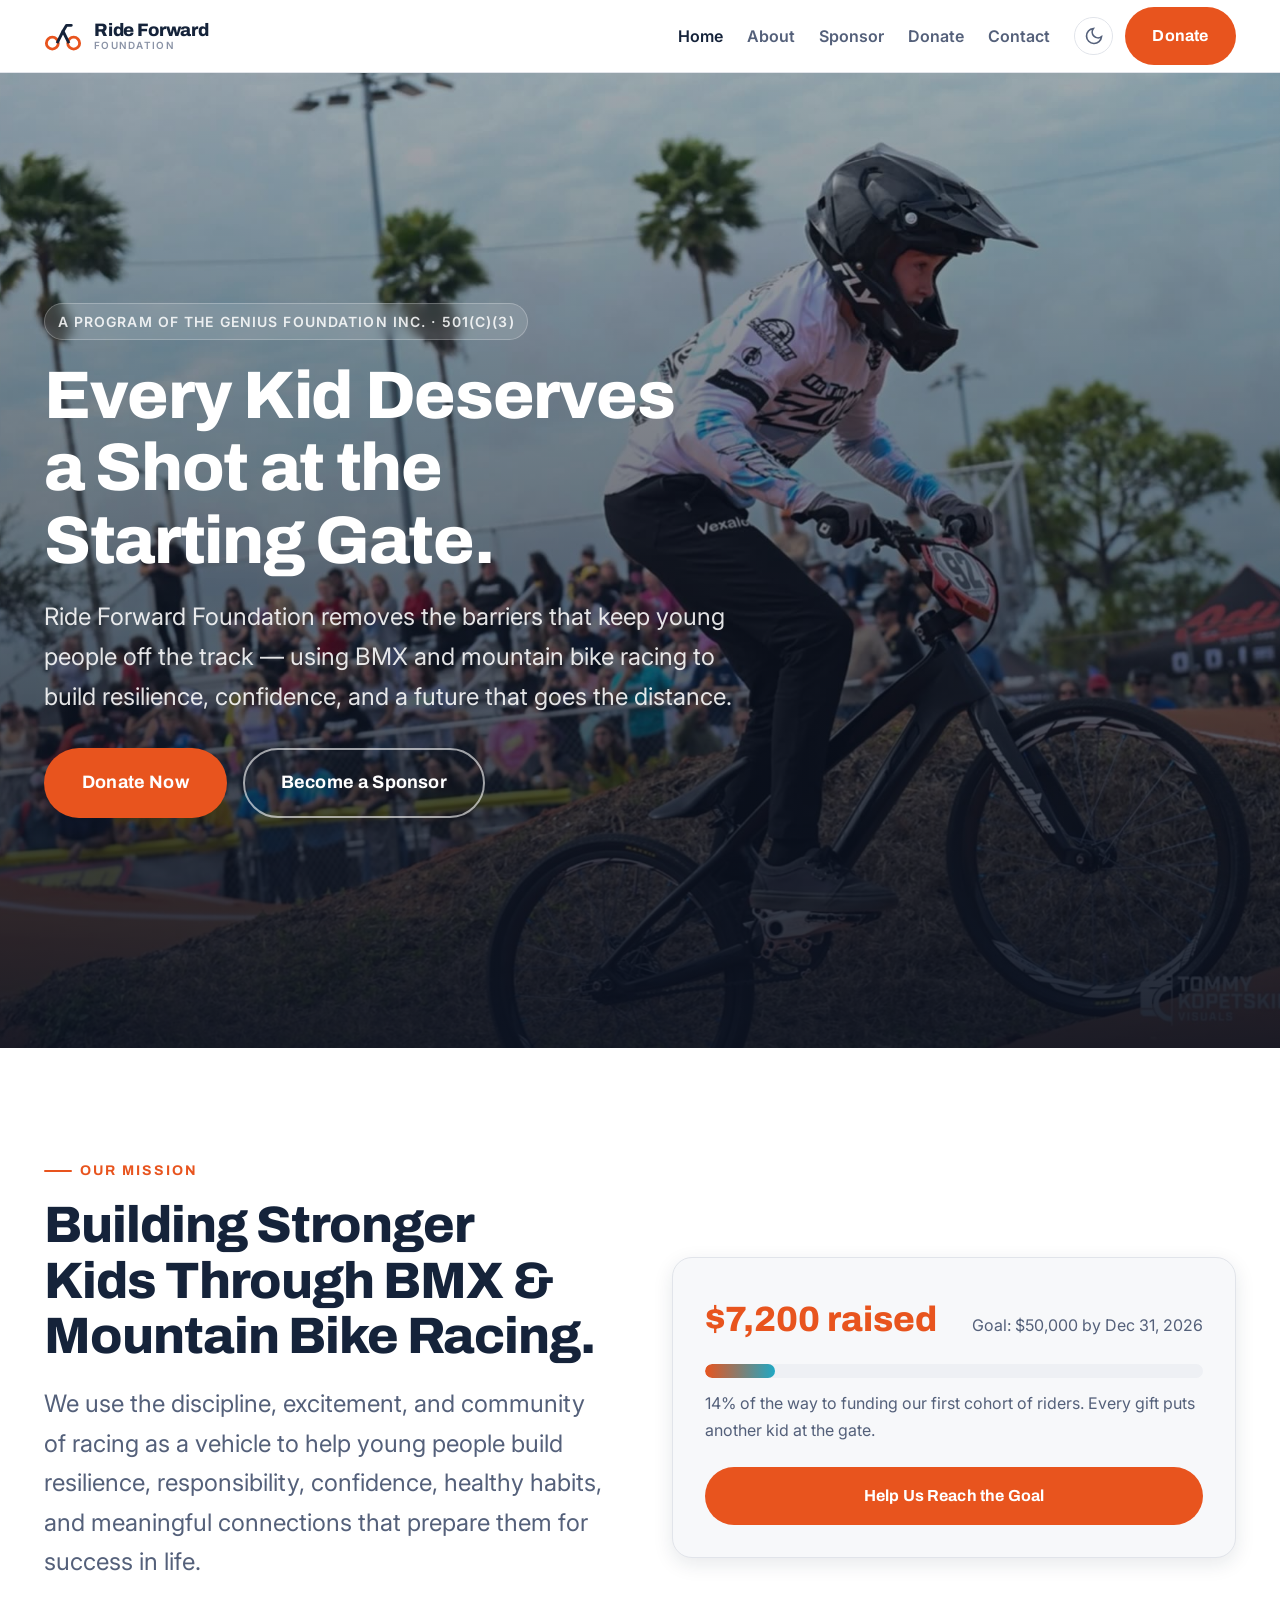
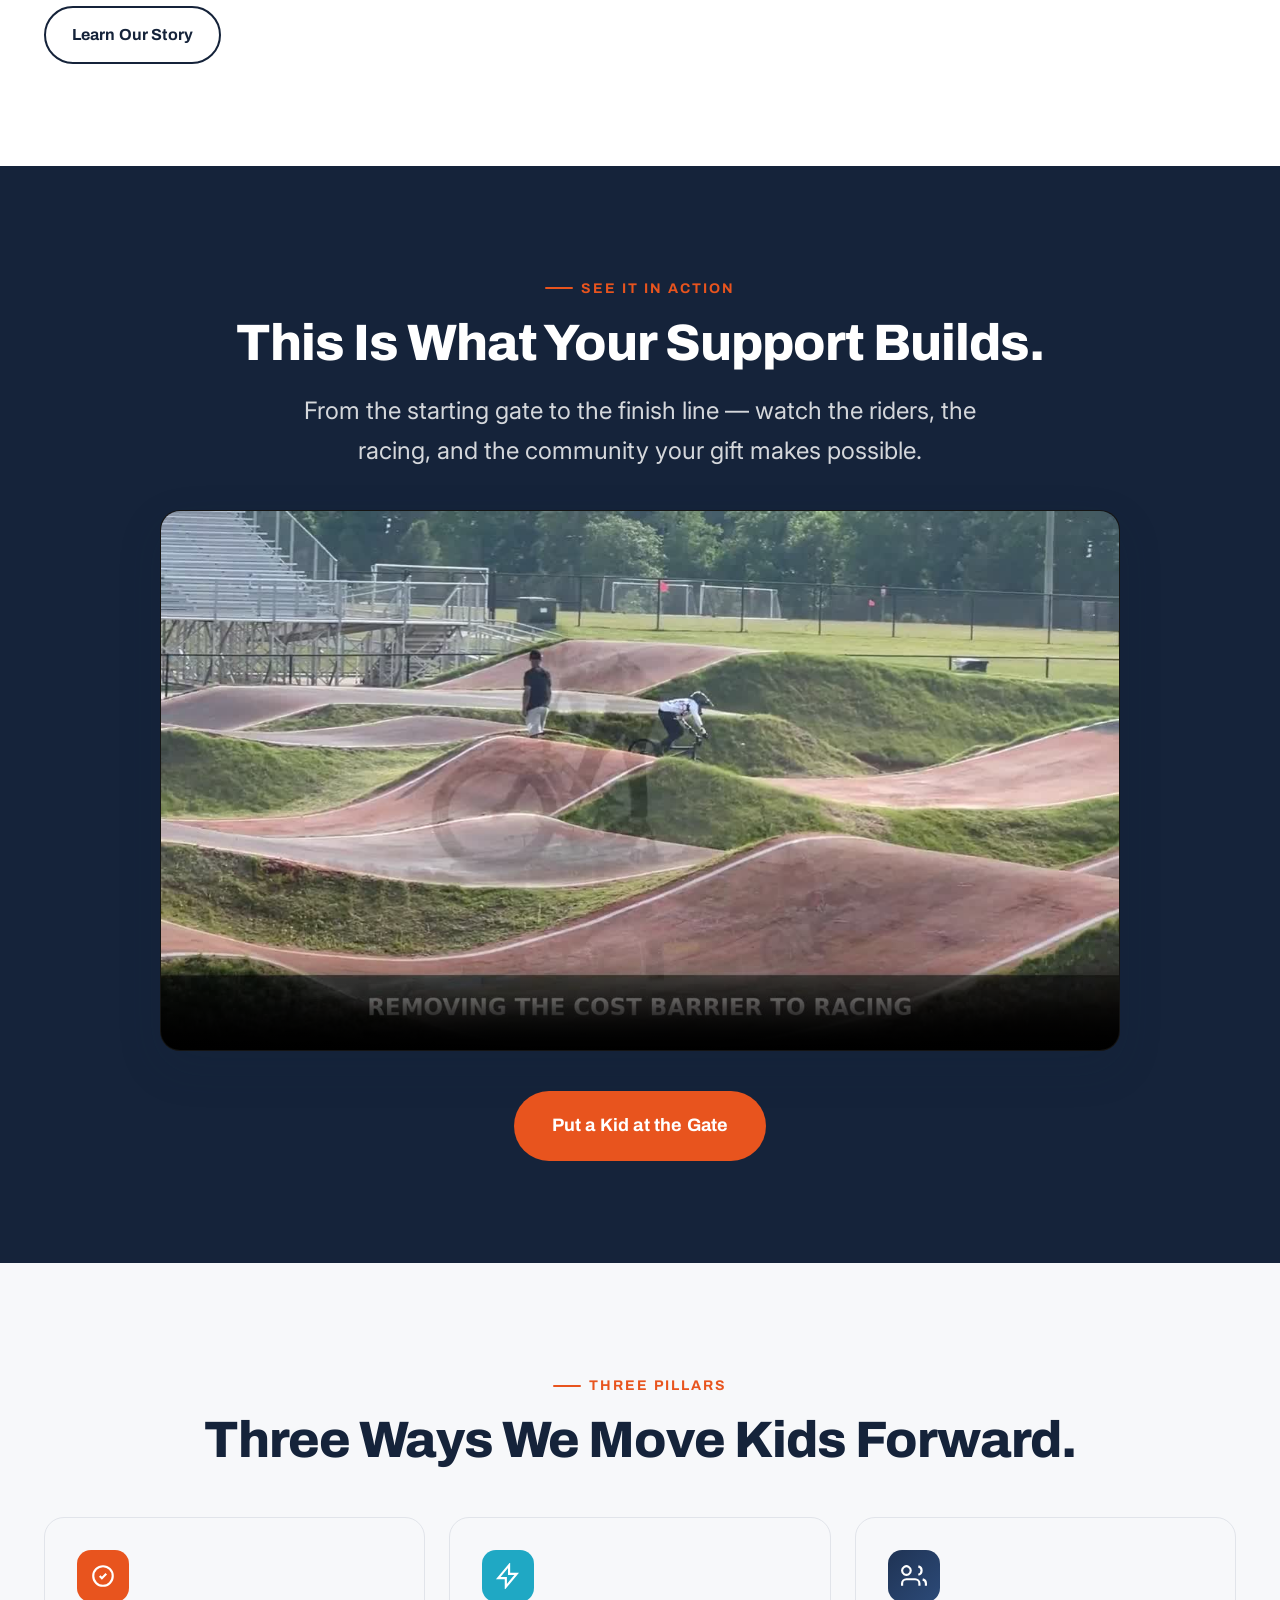
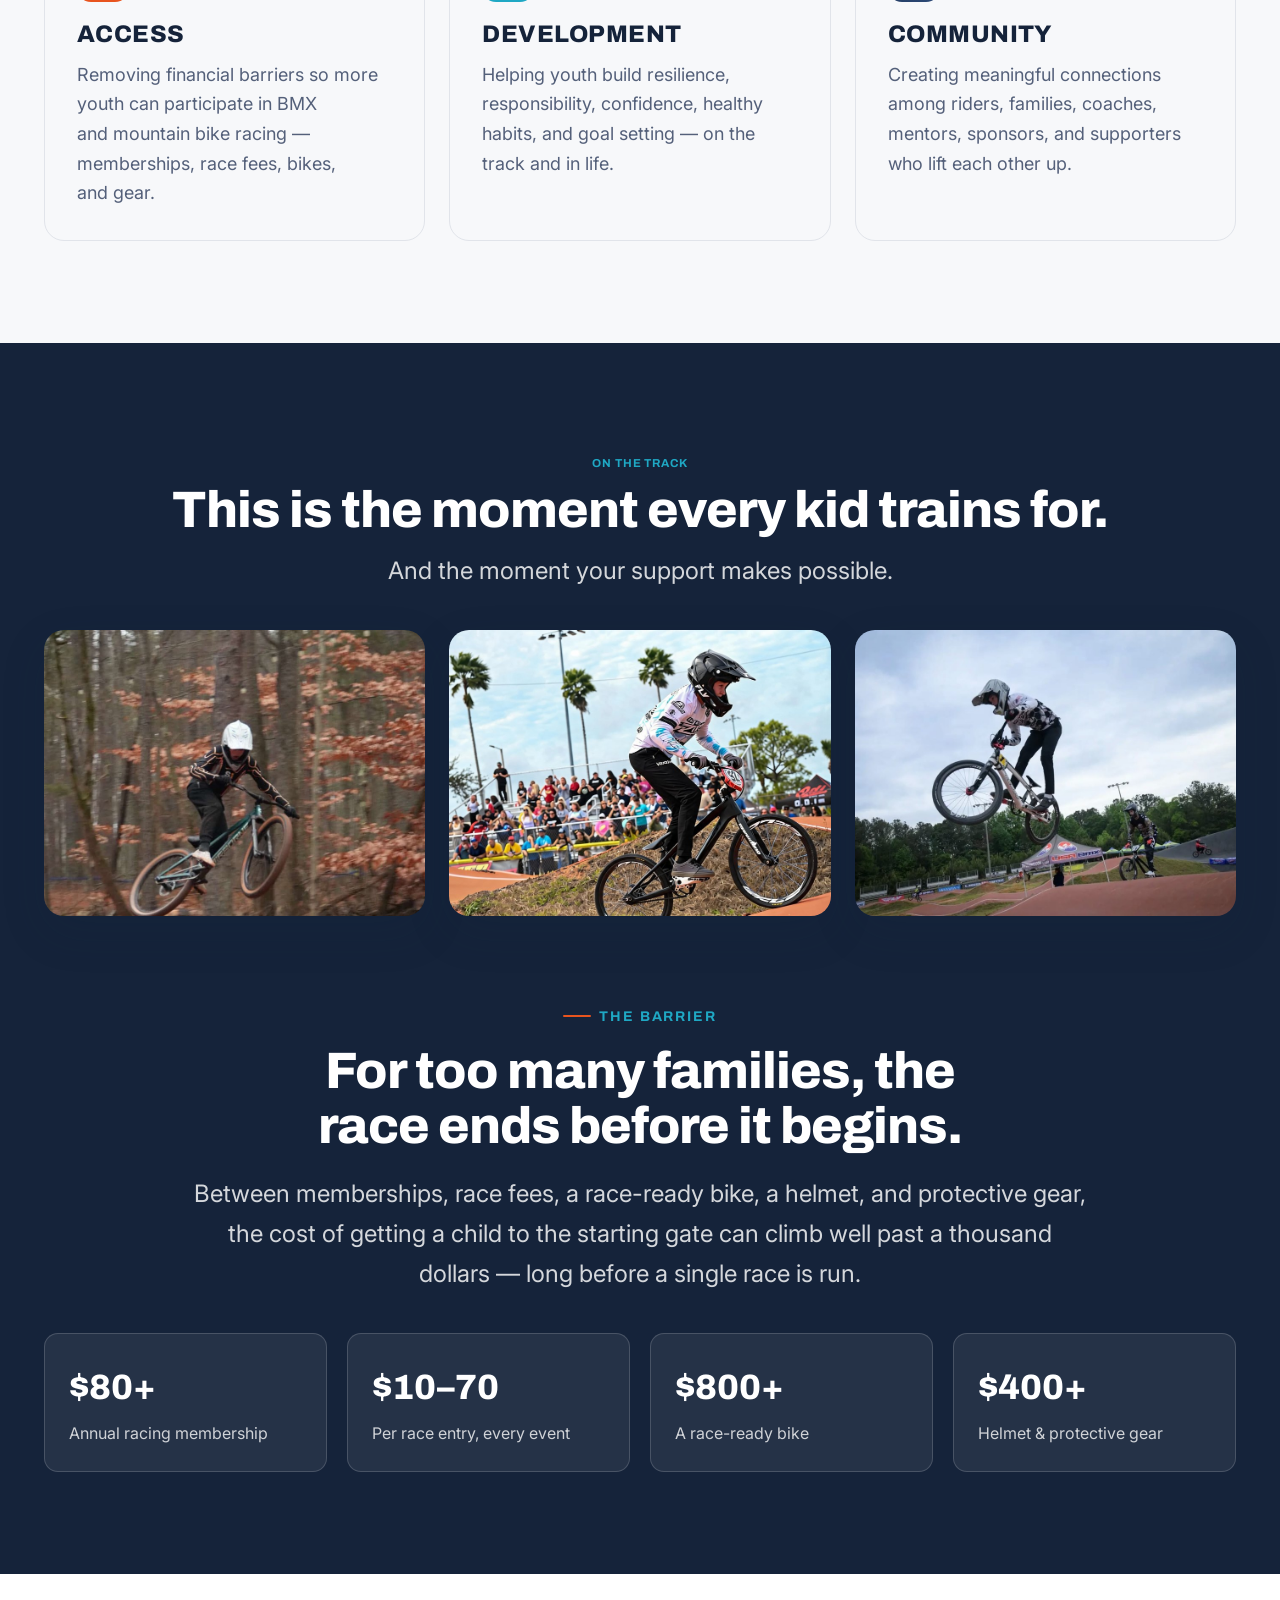
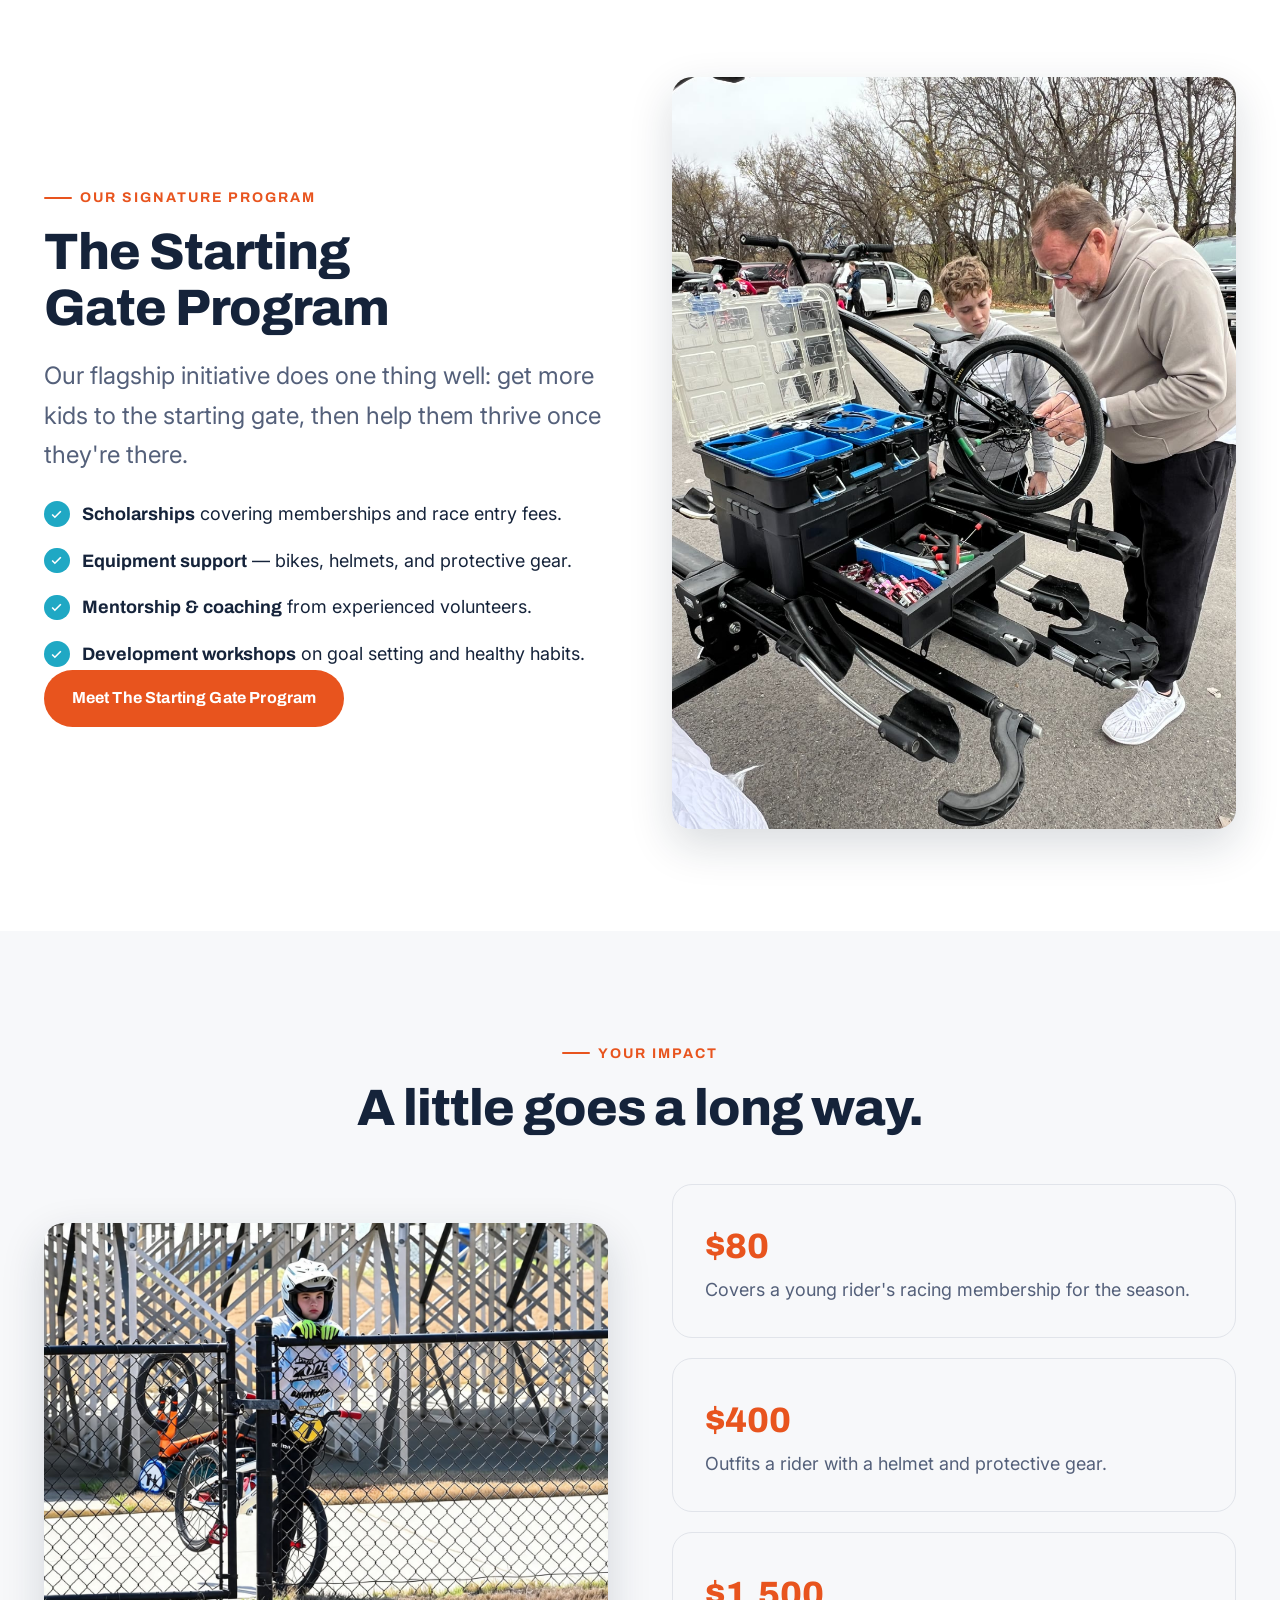
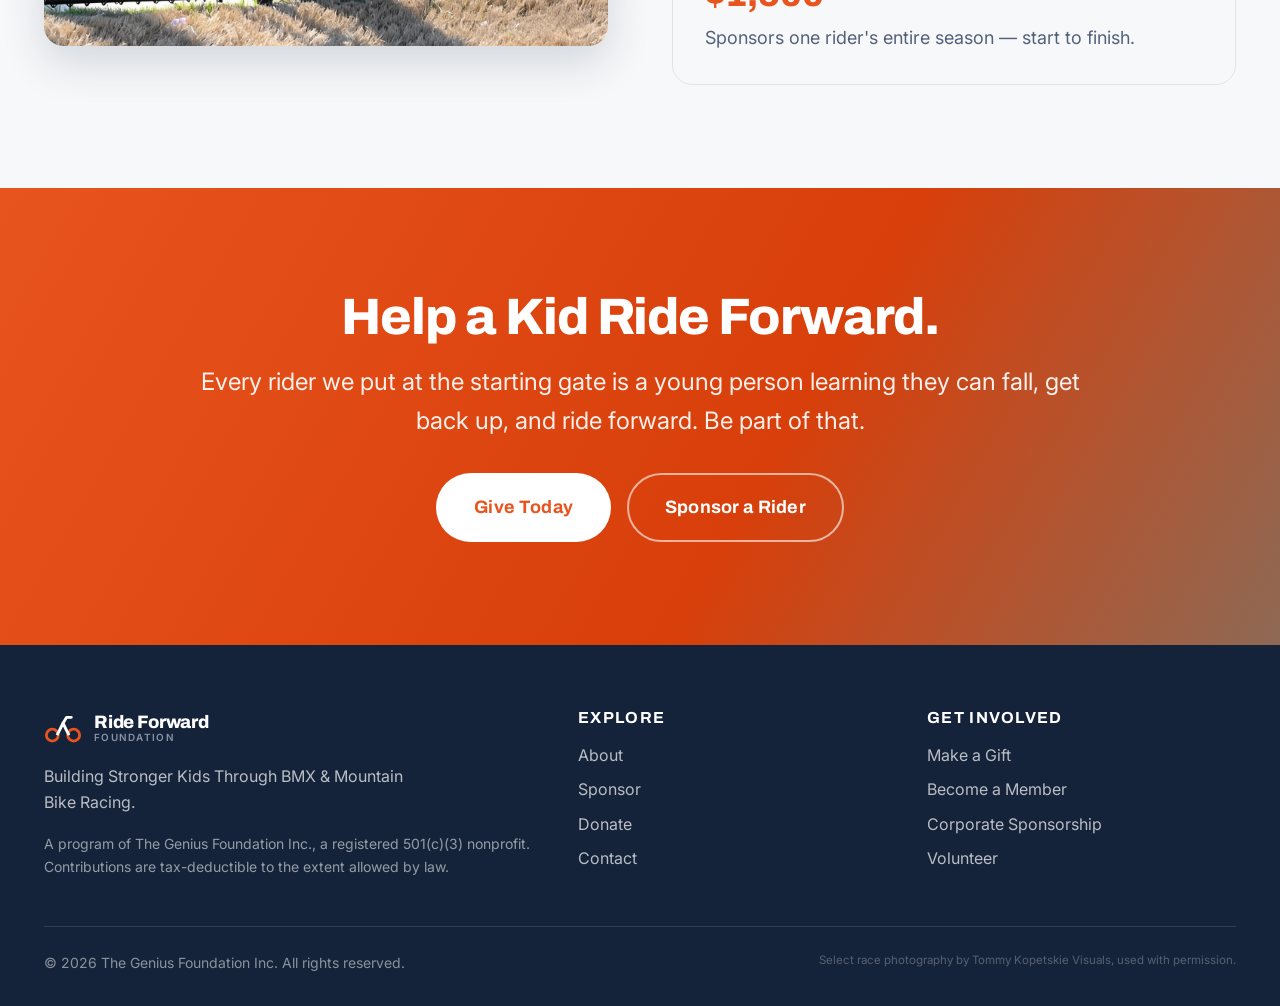
==== commit 67c7d696: "Tighten spacing between photo row and barrier section" ====
--- a/index.html
+++ b/index.html
@@ -12,7 +12,7 @@
 <link rel="preconnect" href="https://fonts.googleapis.com">
 <link rel="preconnect" href="https://fonts.gstatic.com" crossorigin>
 <link href="https://fonts.googleapis.com/css2?family=Archivo:wght@600;700;800;900&family=Inter:wght@400;500;600;700&display=swap" rel="stylesheet">
-<link rel="stylesheet" href="assets/style.css?v=20260603b">
+<link rel="stylesheet" href="assets/style.css?v=20260603d">
 <link rel="icon" href="data:image/svg+xml,%3Csvg xmlns='http://www.w3.org/2000/svg' viewBox='0 0 32 32'%3E%3Cpath d='M6 22a5 5 0 1 0 0-.01M26 22a5 5 0 1 0 0-.01' fill='none' stroke='%23e8541e' stroke-width='2.5'/%3E%3Cpath d='M11 22l5-9 5 9M16 13l3-5h4' fill='none' stroke='%2315233a' stroke-width='2.5' stroke-linejoin='round'/%3E%3C/svg%3E">
 </head>
 <body>
@@ -147,7 +147,7 @@
 </section>
 
 <!-- ON THE TRACK PHOTO ROW -->
-<section class="photo-row band-navy reveal">
+<section class="photo-row band-navy reveal pad-b-tight">
   <div class="wrap">
     <div class="center" style="margin-bottom:var(--space-10)">
       <span class="photo-band-eyebrow">On The Track</span>
@@ -163,7 +163,7 @@
 </section>
 
 <!-- COST BARRIER -->
-<section class="band-navy">
+<section class="band-navy pad-t-tight">
   <div class="wrap">
     <div class="center">
       <span class="eyebrow center" style="display:inline-flex;color:var(--color-accent)">The Barrier</span>
@@ -276,6 +276,6 @@
   </div>
 </footer>
 
-<script src="assets/main.js?v=20260603b"></script>
+<script src="assets/main.js?v=20260603d"></script>
 </body>
 </html>
--- a/assets/style.css
+++ b/assets/style.css
@@ -100,6 +100,8 @@
 .wrap--default { max-width: var(--content-default); }
 .wrap--narrow { max-width: var(--content-narrow); }
 section { padding-block: clamp(var(--space-16), 8vw, var(--space-32)); }
+section.pad-b-tight { padding-bottom: var(--space-10); }
+section.pad-t-tight { padding-top: var(--space-10); }
 .eyebrow {
   display: inline-flex; align-items: center; gap: var(--space-2);
   font-family: var(--font-display); font-weight: 700; font-size: var(--text-xs);
